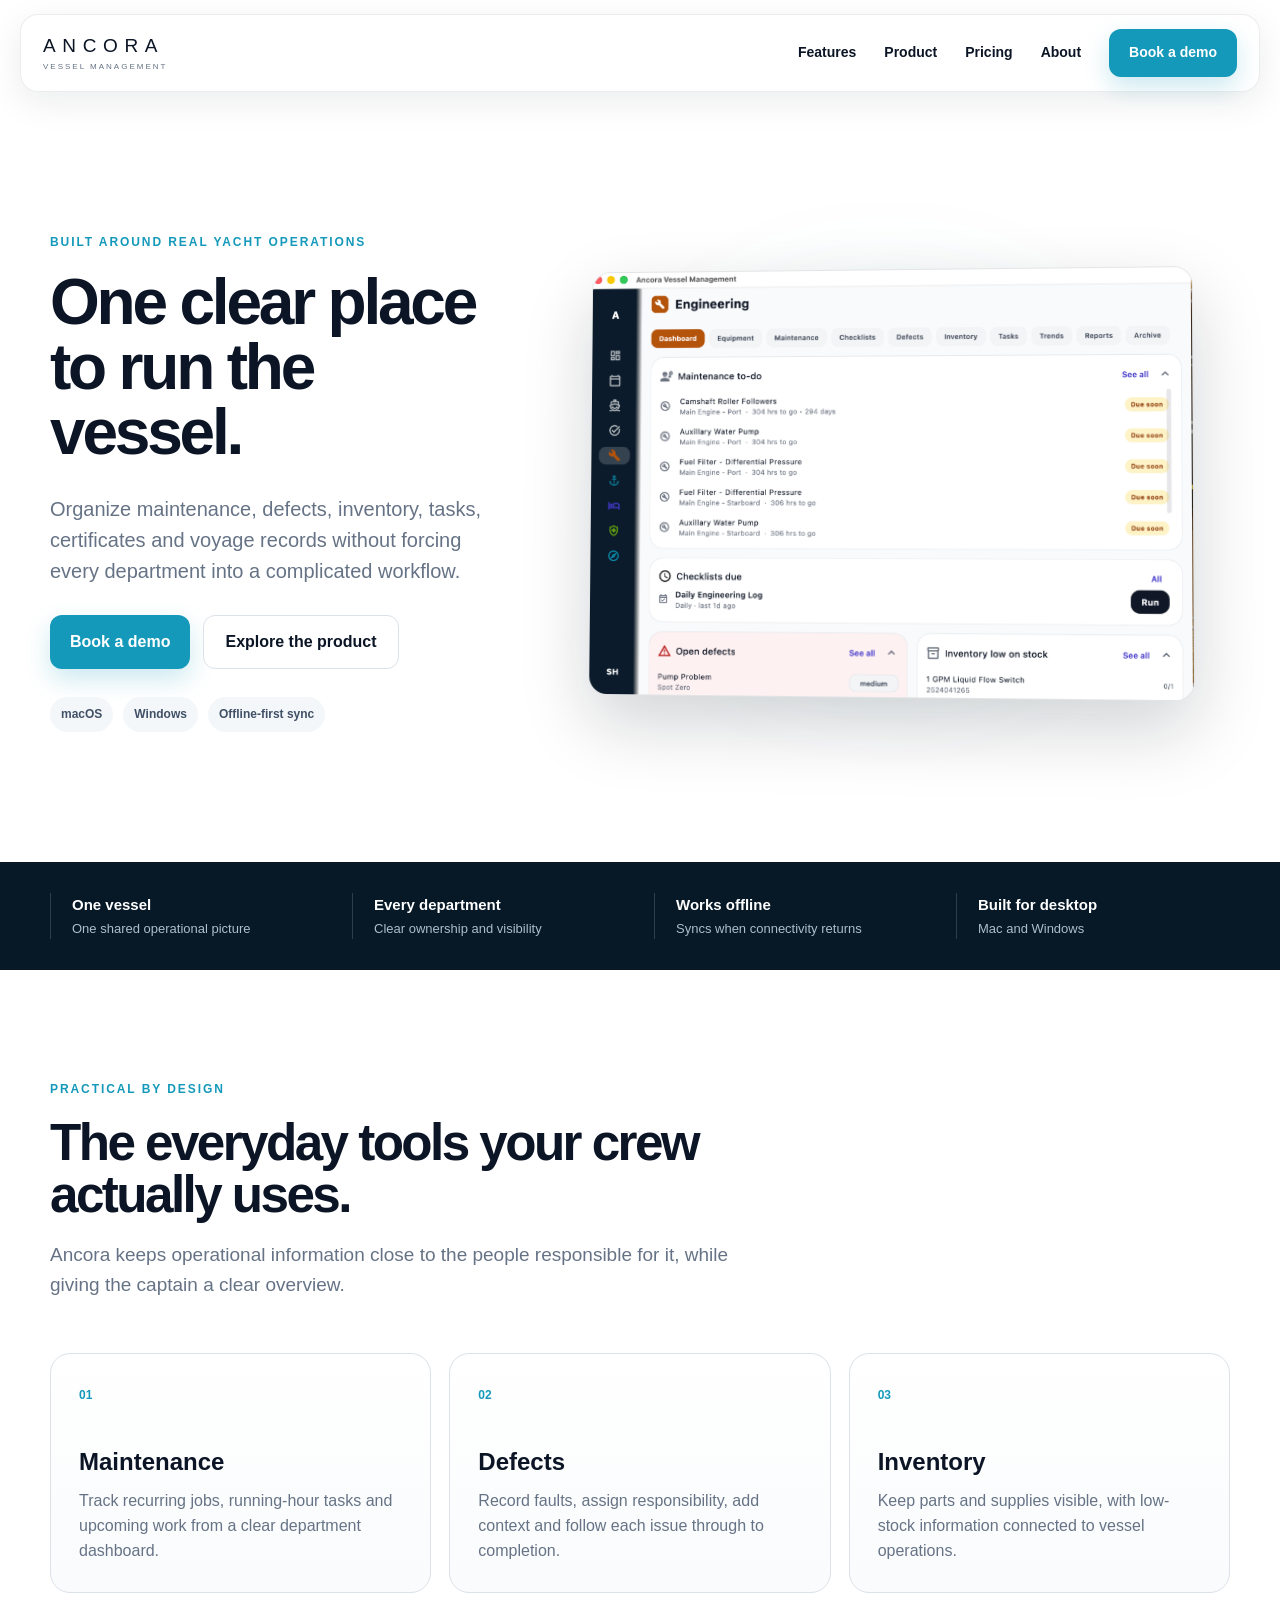
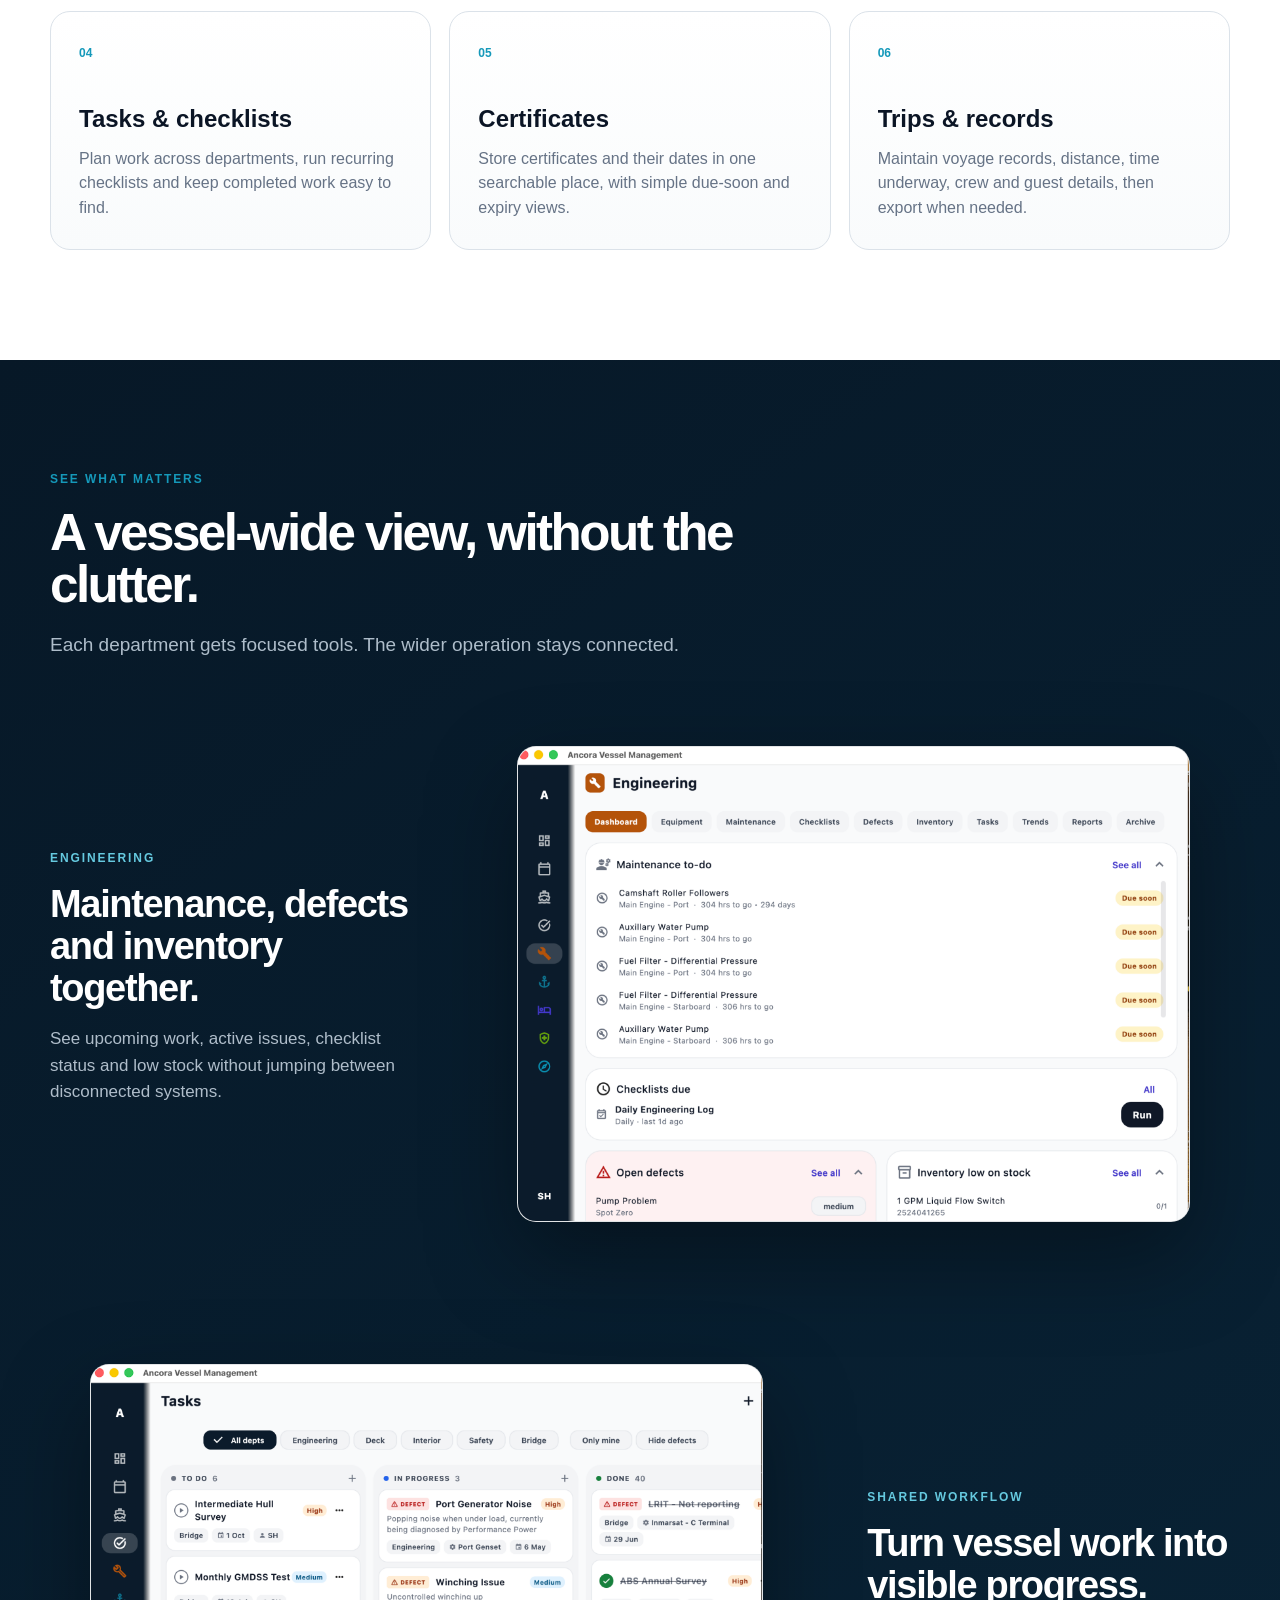
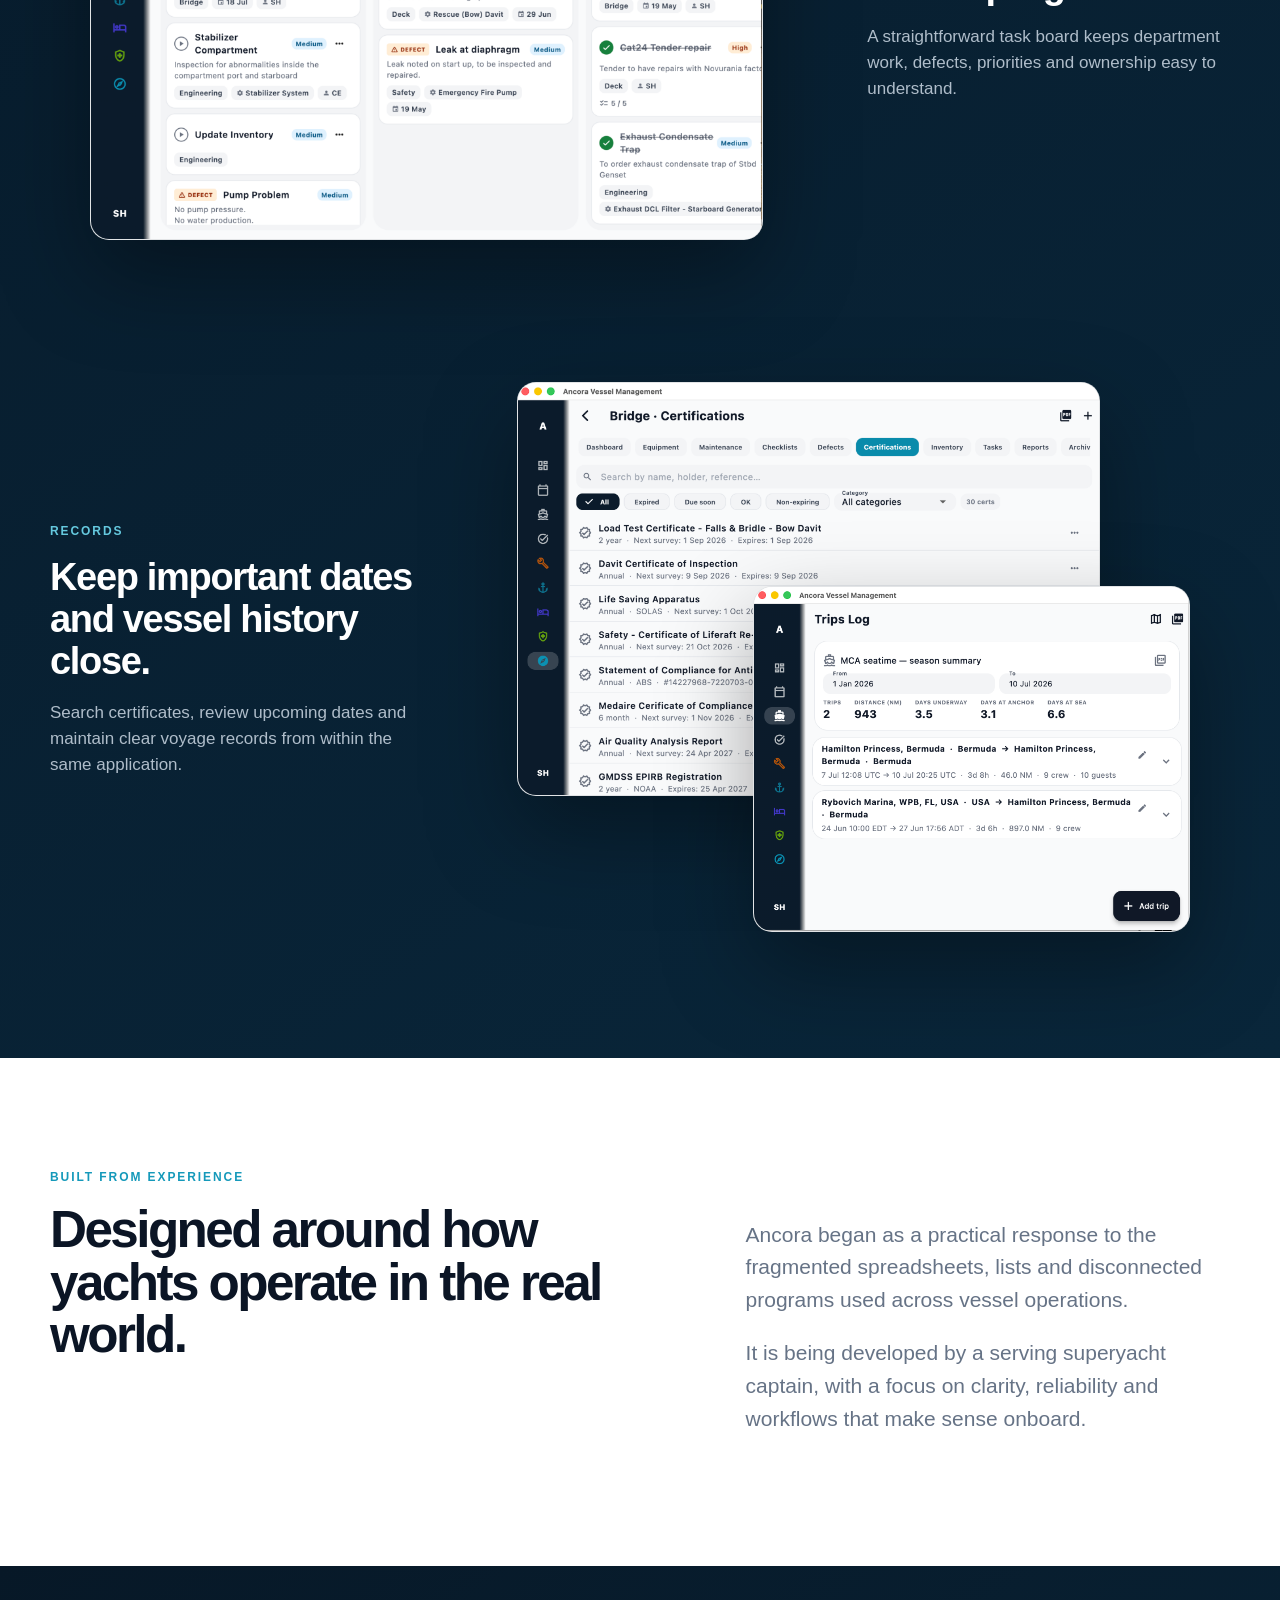
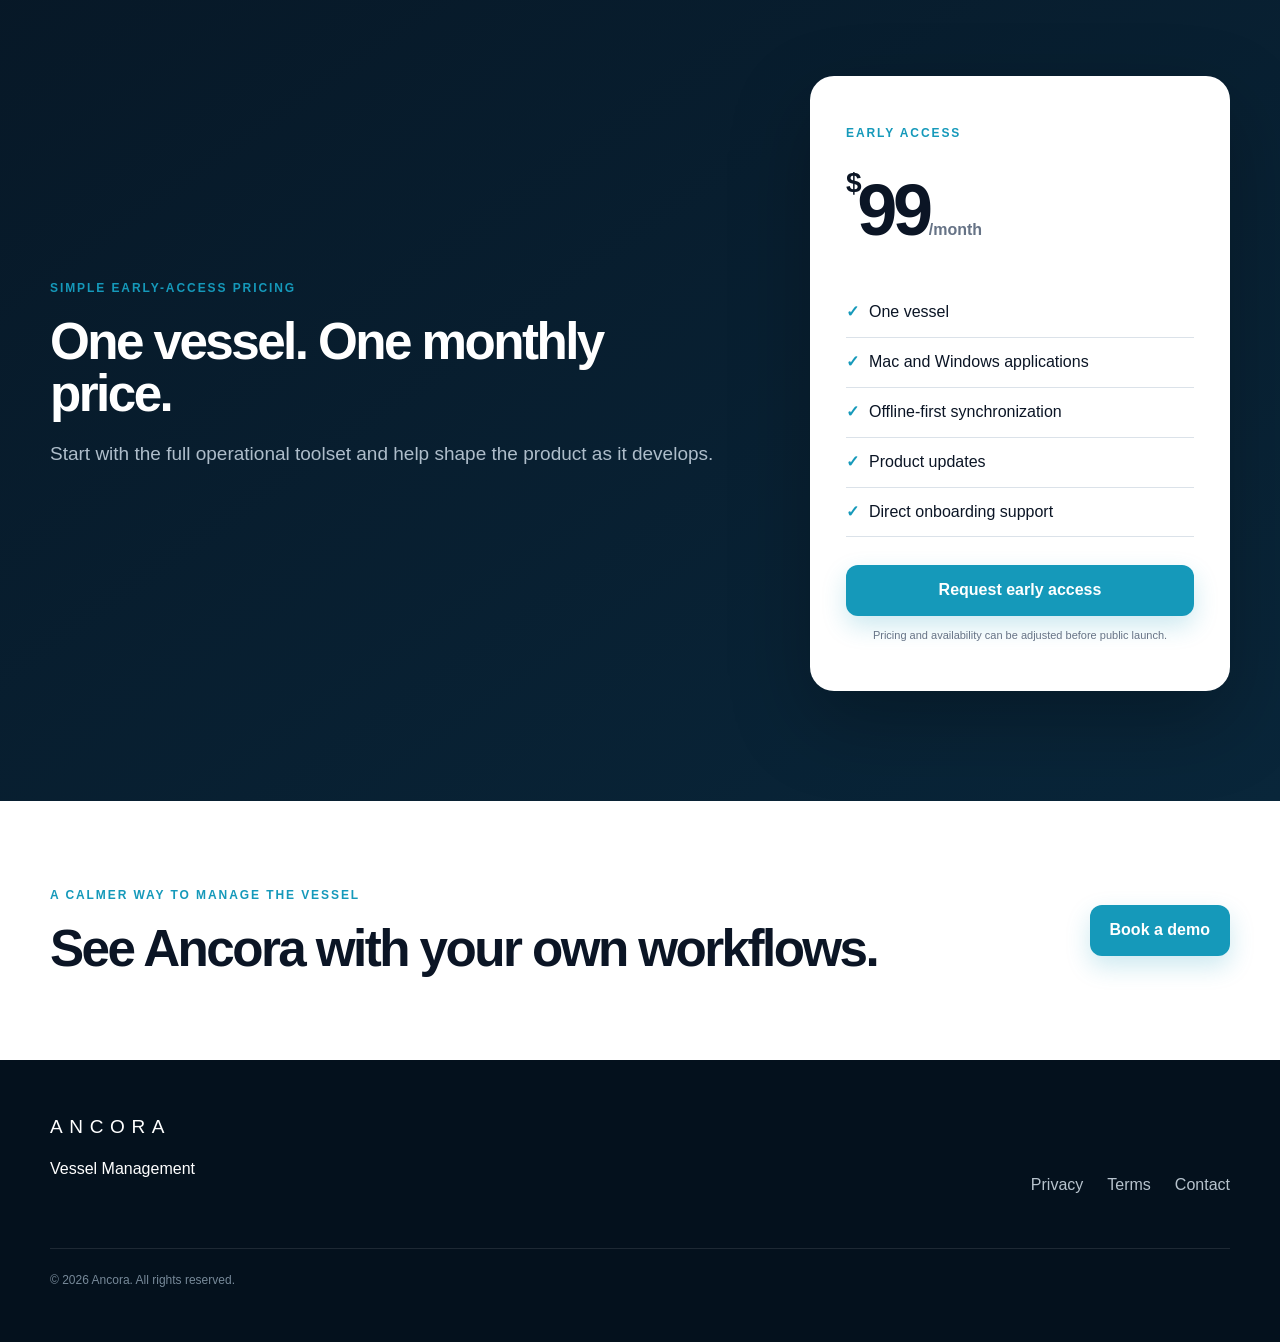
==== index.html @ 1d5d9dea "Add files via upload" ====
<!doctype html>
<html lang="en">
<head>
  <meta charset="utf-8" />
  <meta name="viewport" content="width=device-width, initial-scale=1" />
  <meta name="description" content="Ancora Vessel Management brings maintenance, defects, inventory, tasks, certificates and voyage records into one clear desktop application." />
  <meta name="theme-color" content="#071827" />
  <title>Ancora Vessel Management</title>
  <link rel="stylesheet" href="styles.css" />
</head>
<body>
  <header class="site-header" id="top">
    <a class="brand" href="#top" aria-label="Ancora home">
      <span class="brand-name">ANCORA</span>
      <span class="brand-subtitle">VESSEL MANAGEMENT</span>
    </a>
    <button class="menu-button" aria-expanded="false" aria-controls="site-nav">Menu</button>
    <nav id="site-nav" class="site-nav" aria-label="Primary navigation">
      <a href="#features">Features</a>
      <a href="#product">Product</a>
      <a href="#pricing">Pricing</a>
      <a href="#about">About</a>
      <a class="nav-cta" href="mailto:hello@yourdomain.com?subject=Ancora%20demo%20request">Book a demo</a>
    </nav>
  </header>

  <main>
    <section class="hero section-shell">
      <div class="hero-copy reveal">
        <p class="eyebrow">Built around real yacht operations</p>
        <h1>One clear place to run the vessel.</h1>
        <p class="hero-lead">Organize maintenance, defects, inventory, tasks, certificates and voyage records without forcing every department into a complicated workflow.</p>
        <div class="hero-actions">
          <a class="button primary" href="mailto:hello@yourdomain.com?subject=Ancora%20demo%20request">Book a demo</a>
          <a class="button secondary" href="#product">Explore the product</a>
        </div>
        <div class="platforms" aria-label="Supported platforms">
          <span>macOS</span><span>Windows</span><span>Offline-first sync</span>
        </div>
      </div>
      <div class="hero-product reveal delay-1">
        <div class="glow"></div>
        <figure class="app-window hero-window">
          <img src="assets/engineering-dashboard.png" alt="Ancora engineering dashboard showing maintenance due, defects and low inventory" />
        </figure>
      </div>
    </section>

    <section class="trust-strip">
      <div class="section-shell trust-grid">
        <div><strong>One vessel</strong><span>One shared operational picture</span></div>
        <div><strong>Every department</strong><span>Clear ownership and visibility</span></div>
        <div><strong>Works offline</strong><span>Syncs when connectivity returns</span></div>
        <div><strong>Built for desktop</strong><span>Mac and Windows</span></div>
      </div>
    </section>

    <section id="features" class="section section-shell">
      <div class="section-heading reveal">
        <p class="eyebrow">Practical by design</p>
        <h2>The everyday tools your crew actually uses.</h2>
        <p>Ancora keeps operational information close to the people responsible for it, while giving the captain a clear overview.</p>
      </div>
      <div class="feature-grid">
        <article class="feature-card reveal"><span class="feature-number">01</span><h3>Maintenance</h3><p>Track recurring jobs, running-hour tasks and upcoming work from a clear department dashboard.</p></article>
        <article class="feature-card reveal delay-1"><span class="feature-number">02</span><h3>Defects</h3><p>Record faults, assign responsibility, add context and follow each issue through to completion.</p></article>
        <article class="feature-card reveal delay-2"><span class="feature-number">03</span><h3>Inventory</h3><p>Keep parts and supplies visible, with low-stock information connected to vessel operations.</p></article>
        <article class="feature-card reveal"><span class="feature-number">04</span><h3>Tasks & checklists</h3><p>Plan work across departments, run recurring checklists and keep completed work easy to find.</p></article>
        <article class="feature-card reveal delay-1"><span class="feature-number">05</span><h3>Certificates</h3><p>Store certificates and their dates in one searchable place, with simple due-soon and expiry views.</p></article>
        <article class="feature-card reveal delay-2"><span class="feature-number">06</span><h3>Trips & records</h3><p>Maintain voyage records, distance, time underway, crew and guest details, then export when needed.</p></article>
      </div>
    </section>

    <section id="product" class="section product-section">
      <div class="section-shell">
        <div class="section-heading light reveal">
          <p class="eyebrow">See what matters</p>
          <h2>A vessel-wide view, without the clutter.</h2>
          <p>Each department gets focused tools. The wider operation stays connected.</p>
        </div>
        <div class="product-showcase">
          <article class="product-row reveal">
            <div class="product-copy"><span>Engineering</span><h3>Maintenance, defects and inventory together.</h3><p>See upcoming work, active issues, checklist status and low stock without jumping between disconnected systems.</p></div>
            <figure class="app-window"><img src="assets/engineering-dashboard.png" alt="Engineering dashboard in Ancora" /></figure>
          </article>
          <article class="product-row reverse reveal">
            <div class="product-copy"><span>Shared workflow</span><h3>Turn vessel work into visible progress.</h3><p>A straightforward task board keeps department work, defects, priorities and ownership easy to understand.</p></div>
            <figure class="app-window"><img src="assets/tasks-board.png" alt="Ancora task board with to-do, in-progress and completed work" /></figure>
          </article>
          <article class="product-row reveal">
            <div class="product-copy"><span>Records</span><h3>Keep important dates and vessel history close.</h3><p>Search certificates, review upcoming dates and maintain clear voyage records from within the same application.</p></div>
            <div class="paired-shots">
              <figure class="app-window"><img src="assets/certifications.png" alt="Certificate records in Ancora" /></figure>
              <figure class="app-window offset"><img src="assets/trips-log.png" alt="Trips log in Ancora" /></figure>
            </div>
          </article>
        </div>
      </div>
    </section>

    <section id="about" class="section section-shell about-grid">
      <div class="section-heading reveal">
        <p class="eyebrow">Built from experience</p>
        <h2>Designed around how yachts operate in the real world.</h2>
      </div>
      <div class="about-copy reveal delay-1">
        <p>Ancora began as a practical response to the fragmented spreadsheets, lists and disconnected programs used across vessel operations.</p>
        <p>It is being developed by a serving superyacht captain, with a focus on clarity, reliability and workflows that make sense onboard.</p>
      </div>
    </section>

    <section id="pricing" class="section pricing-section">
      <div class="section-shell pricing-layout">
        <div class="section-heading light reveal">
          <p class="eyebrow">Simple early-access pricing</p>
          <h2>One vessel. One monthly price.</h2>
          <p>Start with the full operational toolset and help shape the product as it develops.</p>
        </div>
        <div class="pricing-card reveal delay-1">
          <p class="price-label">Early access</p>
          <div class="price"><span>$</span>99<small>/month</small></div>
          <ul>
            <li>One vessel</li>
            <li>Mac and Windows applications</li>
            <li>Offline-first synchronization</li>
            <li>Product updates</li>
            <li>Direct onboarding support</li>
          </ul>
          <a class="button primary full" href="mailto:hello@yourdomain.com?subject=Ancora%20early%20access">Request early access</a>
          <p class="fine-print">Pricing and availability can be adjusted before public launch.</p>
        </div>
      </div>
    </section>

    <section class="cta-section section-shell reveal">
      <div><p class="eyebrow">A calmer way to manage the vessel</p><h2>See Ancora with your own workflows.</h2></div>
      <a class="button primary" href="mailto:hello@yourdomain.com?subject=Ancora%20demo%20request">Book a demo</a>
    </section>
  </main>

  <footer class="site-footer">
    <div class="section-shell footer-grid">
      <div><span class="brand-name">ANCORA</span><p>Vessel Management</p></div>
      <div><a href="privacy.html">Privacy</a><a href="terms.html">Terms</a><a href="mailto:hello@yourdomain.com">Contact</a></div>
      <p>© <span id="year"></span> Ancora. All rights reserved.</p>
    </div>
  </footer>
  <script src="script.js"></script>
</body>
</html>
---- styles.css ----
:root{--navy:#071827;--navy2:#0b2437;--ink:#0b1525;--muted:#667386;--line:#dbe2e9;--surface:#f4f7f9;--white:#fff;--cyan:#1599ba;--orange:#c45b07;--radius:24px;--shadow:0 28px 70px rgba(2,17,29,.18)}
*{box-sizing:border-box}html{scroll-behavior:smooth}body{margin:0;font-family:Inter,ui-sans-serif,-apple-system,BlinkMacSystemFont,"Segoe UI",sans-serif;color:var(--ink);background:#fff;line-height:1.55}img{display:block;max-width:100%}a{color:inherit;text-decoration:none}.section-shell{width:min(1180px,calc(100% - 40px));margin-inline:auto}.site-header{height:78px;width:min(1240px,calc(100% - 32px));margin:14px auto 0;display:flex;align-items:center;justify-content:space-between;padding:0 22px;position:sticky;top:14px;z-index:20;background:rgba(255,255,255,.86);backdrop-filter:blur(18px);border:1px solid rgba(7,24,39,.08);border-radius:18px;box-shadow:0 10px 35px rgba(7,24,39,.08)}.brand{display:flex;flex-direction:column;line-height:1}.brand-name{font-size:19px;letter-spacing:.35em;font-weight:500}.brand-subtitle{margin-top:8px;font-size:8px;letter-spacing:.25em;color:var(--muted)}.site-nav{display:flex;align-items:center;gap:28px;font-size:14px;font-weight:650}.site-nav>a:not(.nav-cta):hover{color:var(--cyan)}.nav-cta,.button.primary{background:var(--cyan);color:white;border-radius:12px;padding:13px 20px;box-shadow:0 10px 24px rgba(21,153,186,.22)}.menu-button{display:none;border:0;background:none;font:inherit;font-weight:700}.hero{min-height:770px;display:grid;grid-template-columns:.84fr 1.3fr;gap:52px;align-items:center;padding:86px 0 75px}.eyebrow{text-transform:uppercase;letter-spacing:.16em;font-size:12px;font-weight:800;color:var(--cyan);margin:0 0 18px}.hero h1,.section-heading h2,.cta-section h2{font-size:clamp(42px,5vw,76px);line-height:1.02;letter-spacing:-.05em;margin:0}.hero-lead{font-size:20px;color:var(--muted);max-width:600px;margin:28px 0}.hero-actions{display:flex;gap:13px;flex-wrap:wrap}.button{display:inline-flex;align-items:center;justify-content:center;font-weight:800;padding:14px 21px;border-radius:12px}.button.secondary{border:1px solid var(--line);background:white}.platforms{display:flex;gap:10px;flex-wrap:wrap;margin-top:28px}.platforms span{font-size:12px;font-weight:700;padding:8px 11px;border-radius:999px;background:var(--surface);color:#405066}.hero-product{position:relative}.glow{position:absolute;inset:8% 6%;background:radial-gradient(circle,var(--cyan),transparent 68%);filter:blur(65px);opacity:.17}.app-window{position:relative;border-radius:19px;overflow:hidden;background:#fff;border:1px solid rgba(17,38,55,.12);box-shadow:var(--shadow)}.hero-window{transform:perspective(1400px) rotateY(-4deg) rotateX(2deg);transform-origin:center}.trust-strip{background:var(--navy);color:#fff}.trust-grid{display:grid;grid-template-columns:repeat(4,1fr);padding:31px 0;gap:28px}.trust-grid div{display:flex;flex-direction:column;border-left:1px solid rgba(255,255,255,.16);padding-left:21px}.trust-grid strong{font-size:15px}.trust-grid span{font-size:13px;color:#aebdca;margin-top:3px}.section{padding:110px 0}.section-heading{max-width:760px}.section-heading h2{font-size:clamp(38px,4vw,58px)}.section-heading>p:last-child{font-size:19px;color:var(--muted);max-width:680px}.feature-grid{display:grid;grid-template-columns:repeat(3,1fr);gap:18px;margin-top:54px}.feature-card{border:1px solid var(--line);border-radius:20px;padding:28px;min-height:220px;background:linear-gradient(180deg,#fff,#f9fbfc)}.feature-number{font-size:12px;font-weight:850;color:var(--cyan)}.feature-card h3{font-size:24px;margin:36px 0 9px}.feature-card p{color:var(--muted);margin:0}.product-section,.pricing-section{background:linear-gradient(145deg,var(--navy),#09263a);color:#fff;overflow:hidden}.section-heading.light>p:last-child{color:#aebdca}.product-showcase{margin-top:70px;display:grid;gap:110px}.product-row{display:grid;grid-template-columns:.65fr 1.35fr;gap:64px;align-items:center}.product-row.reverse{grid-template-columns:1.35fr .65fr}.product-row.reverse .product-copy{order:2}.product-copy span{font-size:12px;text-transform:uppercase;letter-spacing:.16em;color:#65c9df;font-weight:800}.product-copy h3{font-size:38px;line-height:1.1;letter-spacing:-.035em;margin:14px 0}.product-copy p{color:#afbdca;font-size:17px}.product-section .app-window{box-shadow:0 35px 90px rgba(0,0,0,.35)}.paired-shots{position:relative;padding:0 12% 18% 0}.paired-shots .offset{position:absolute;width:58%;right:0;bottom:0}.about-grid{display:grid;grid-template-columns:1fr .8fr;gap:90px;align-items:start}.about-copy{font-size:21px;color:var(--muted);padding-top:30px}.pricing-layout{display:grid;grid-template-columns:1fr 420px;gap:90px;align-items:center}.pricing-card{background:#fff;color:var(--ink);border-radius:24px;padding:36px;box-shadow:0 30px 80px rgba(0,0,0,.25)}.price-label{text-transform:uppercase;letter-spacing:.16em;font-size:12px;font-weight:850;color:var(--cyan)}.price{font-size:72px;font-weight:850;letter-spacing:-.06em}.price>span{font-size:28px;vertical-align:top;line-height:2}.price small{font-size:16px;letter-spacing:0;color:var(--muted)}.pricing-card ul{list-style:none;padding:0;margin:22px 0 28px}.pricing-card li{padding:12px 0;border-bottom:1px solid var(--line)}.pricing-card li:before{content:"✓";color:var(--cyan);font-weight:900;margin-right:10px}.button.full{width:100%}.fine-print{font-size:11px;color:var(--muted);text-align:center}.cta-section{padding:85px 0;display:flex;align-items:center;justify-content:space-between;gap:35px}.cta-section h2{font-size:clamp(34px,4vw,52px)}.site-footer{background:#04111d;color:#fff;padding:52px 0}.footer-grid{display:grid;grid-template-columns:1fr auto;align-items:end;gap:30px}.footer-grid>div:nth-child(2){display:flex;gap:24px;color:#b7c3cd}.footer-grid>p{grid-column:1/-1;margin:20px 0 0;color:#778999;font-size:12px;border-top:1px solid rgba(255,255,255,.1);padding-top:22px}.reveal{opacity:0;transform:translateY(20px);transition:opacity .8s ease,transform .8s ease}.reveal.visible{opacity:1;transform:none}.delay-1{transition-delay:.12s}.delay-2{transition-delay:.24s}
.legal{padding:90px 0;max-width:850px}.legal h1{font-size:52px}.legal h2{margin-top:38px}.legal p,.legal li{color:var(--muted)}
@media(max-width:900px){.site-nav{position:absolute;display:none;top:72px;left:0;right:0;background:white;padding:20px;flex-direction:column;align-items:stretch;border-radius:16px;box-shadow:var(--shadow)}.site-nav.open{display:flex}.menu-button{display:block}.hero{grid-template-columns:1fr;min-height:auto;padding-top:70px}.hero-product{margin-top:10px}.trust-grid{grid-template-columns:1fr 1fr}.feature-grid{grid-template-columns:1fr 1fr}.product-row,.product-row.reverse,.about-grid,.pricing-layout{grid-template-columns:1fr}.product-row.reverse .product-copy{order:0}.pricing-card{max-width:520px}.cta-section{align-items:flex-start;flex-direction:column}.hero-window{transform:none}}
@media(max-width:600px){.section-shell{width:min(100% - 26px,1180px)}.site-header{width:calc(100% - 18px);top:8px;margin-top:8px;height:68px}.brand-name{font-size:16px}.brand-subtitle{display:none}.hero{padding:58px 0}.hero h1{font-size:45px}.hero-lead{font-size:17px}.trust-grid,.feature-grid{grid-template-columns:1fr}.trust-grid div{padding:3px 0 16px;border-left:0;border-bottom:1px solid rgba(255,255,255,.13)}.section{padding:80px 0}.product-showcase{gap:75px}.product-copy h3{font-size:31px}.paired-shots{padding:0}.paired-shots .offset{position:relative;width:100%;margin-top:18px}.pricing-card{padding:27px}.footer-grid{grid-template-columns:1fr}.footer-grid>div:nth-child(2){flex-wrap:wrap}.hero-actions .button{width:100%}}
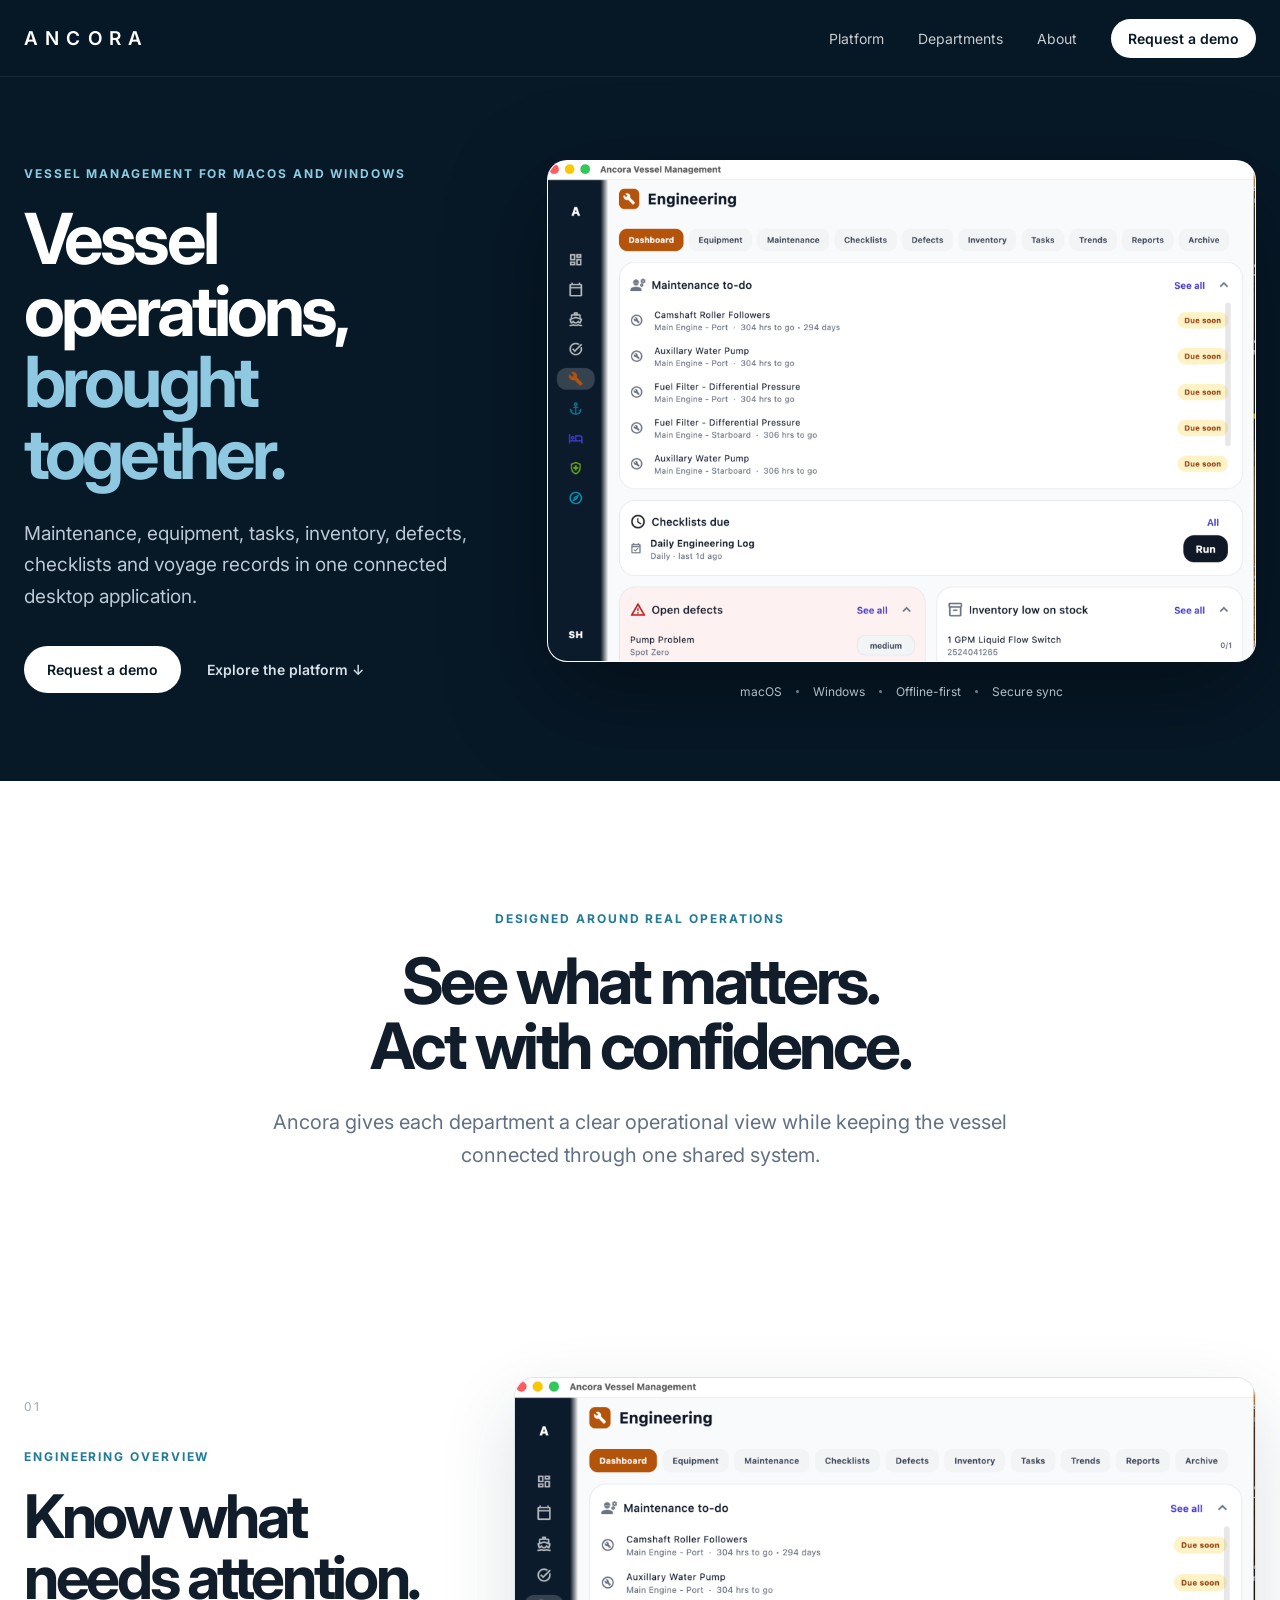
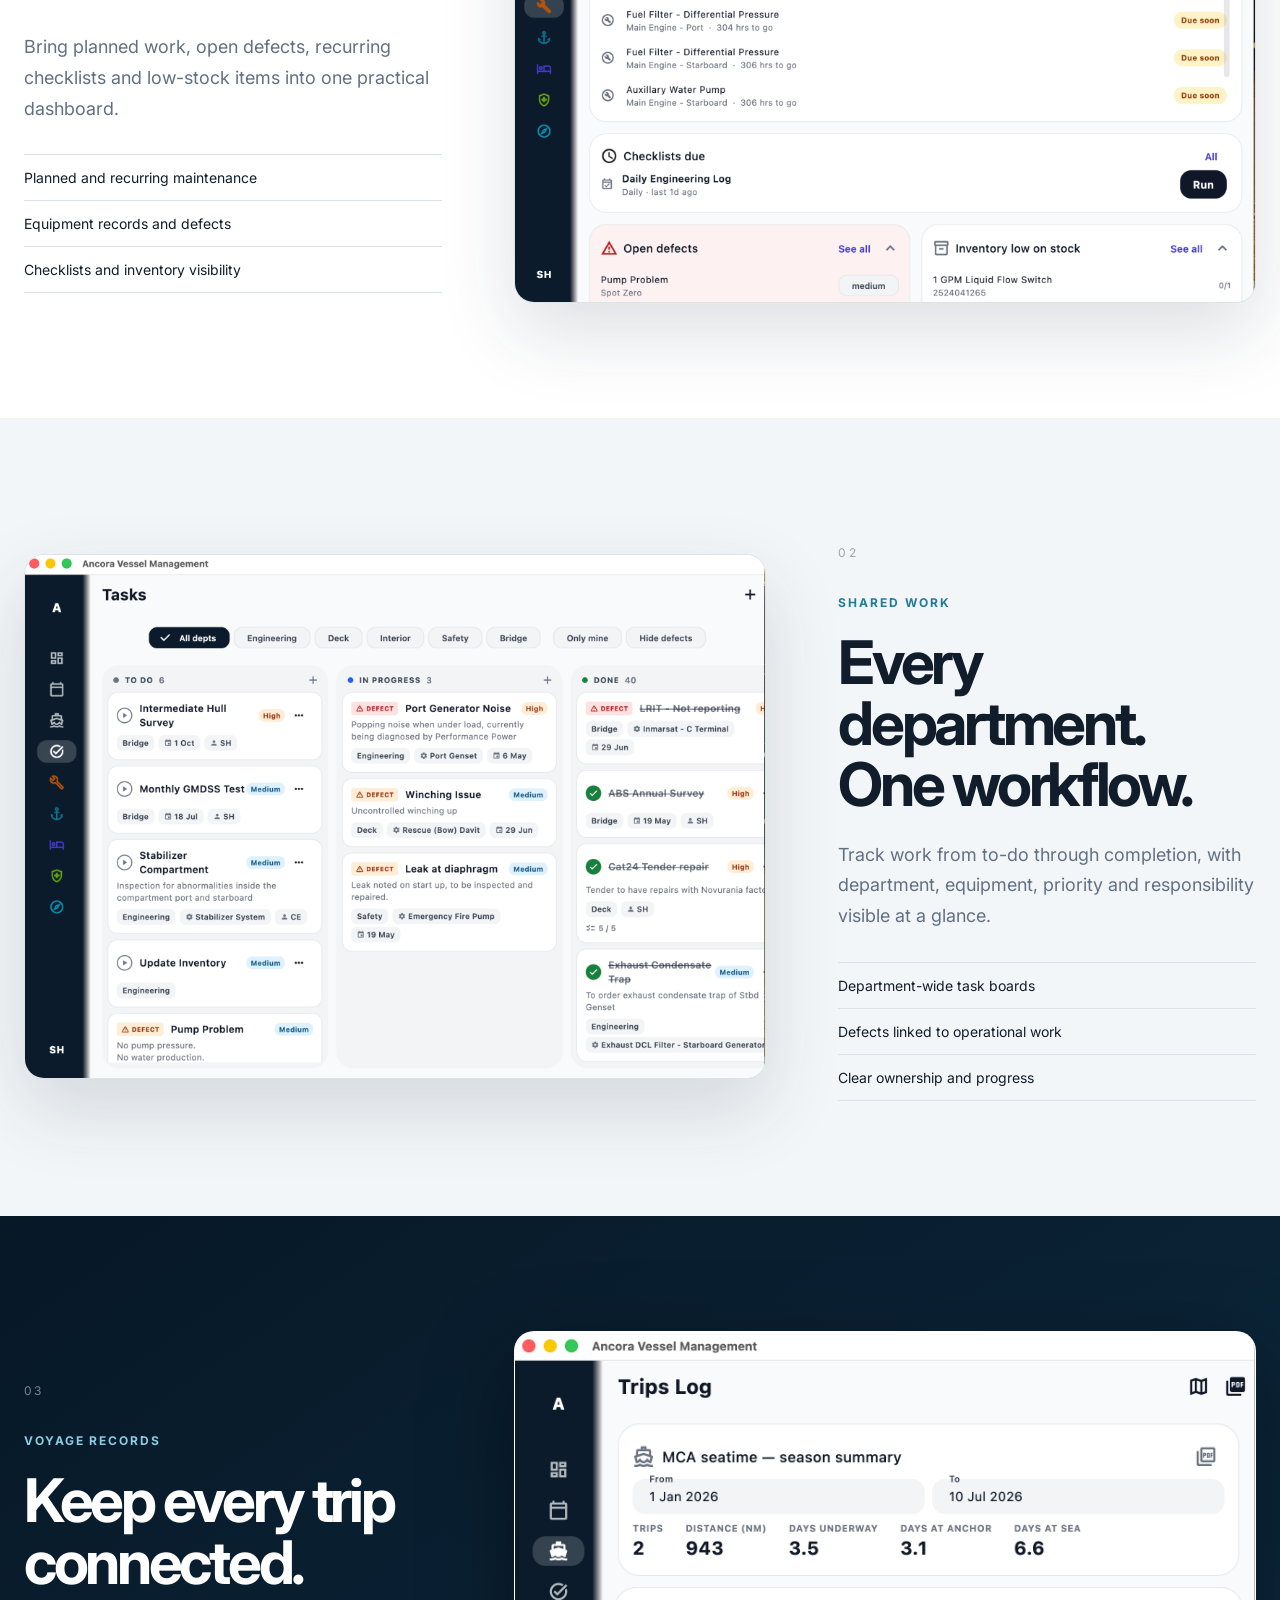
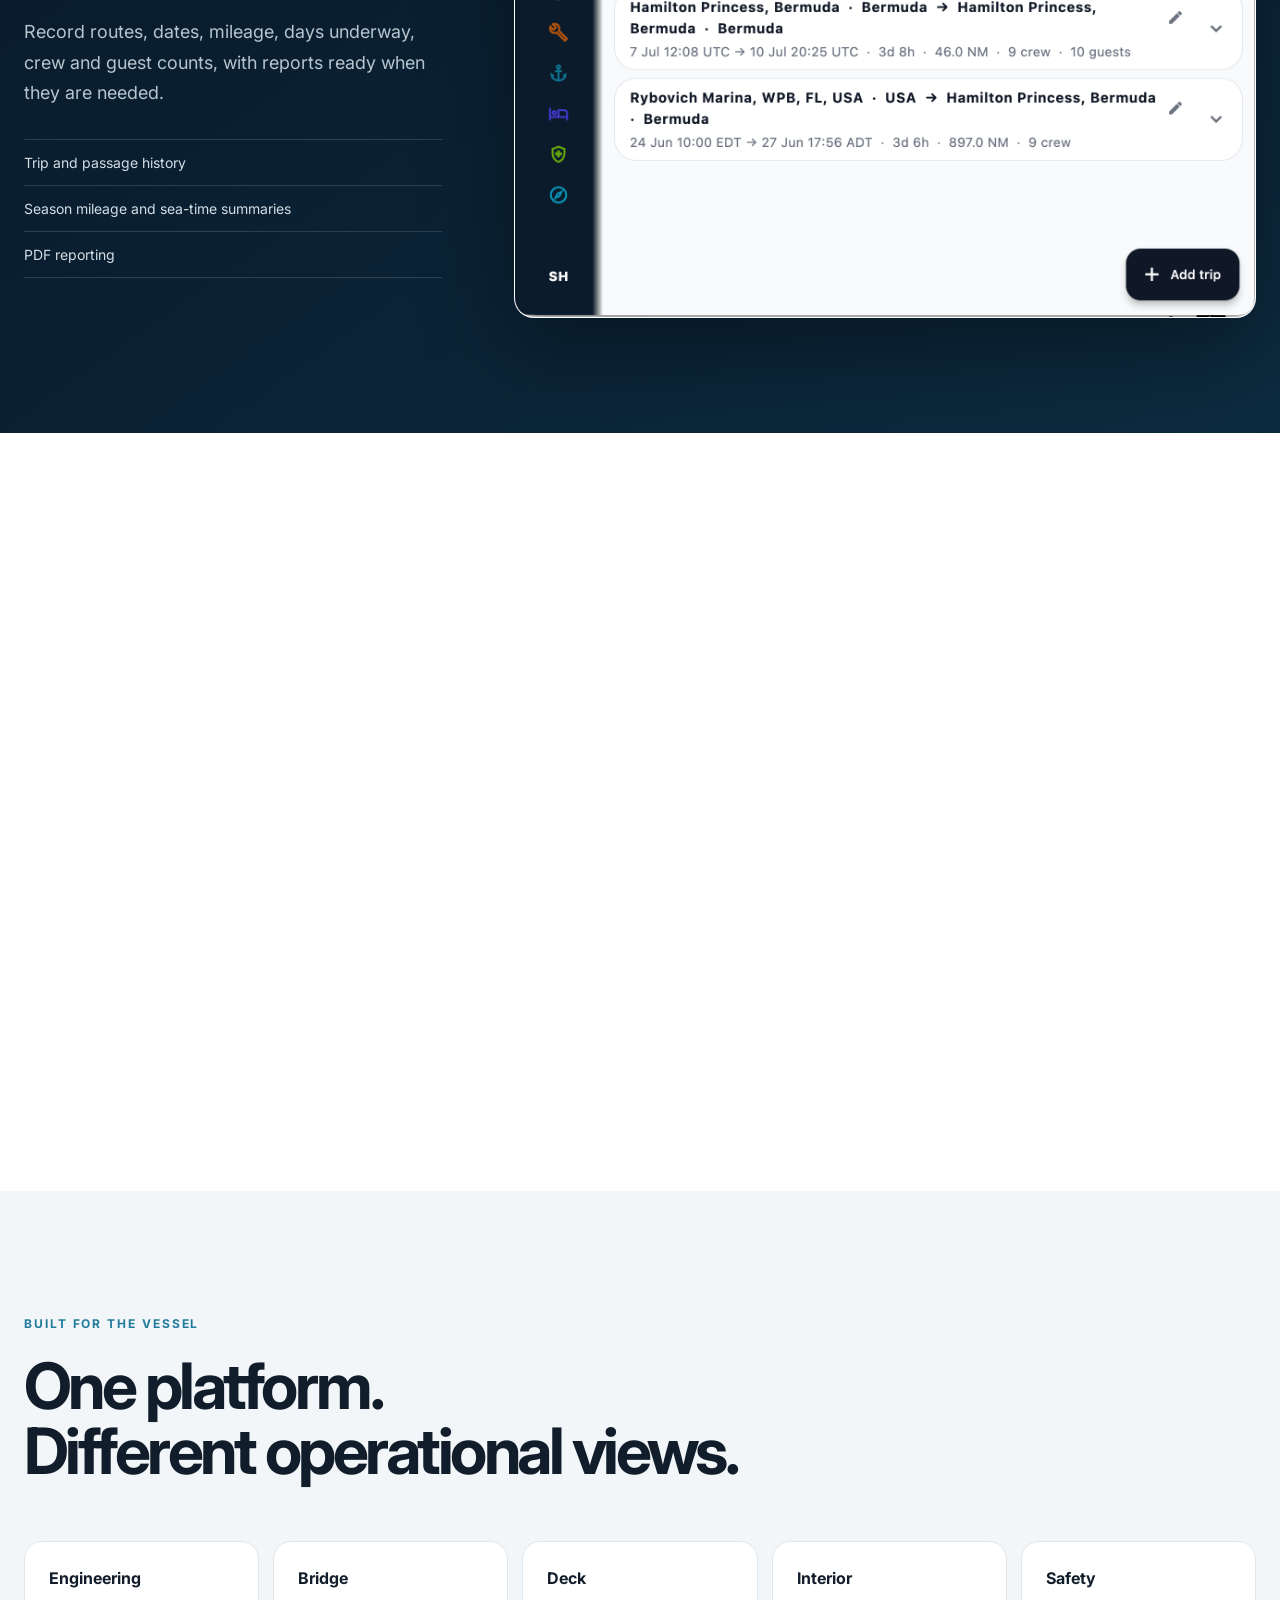
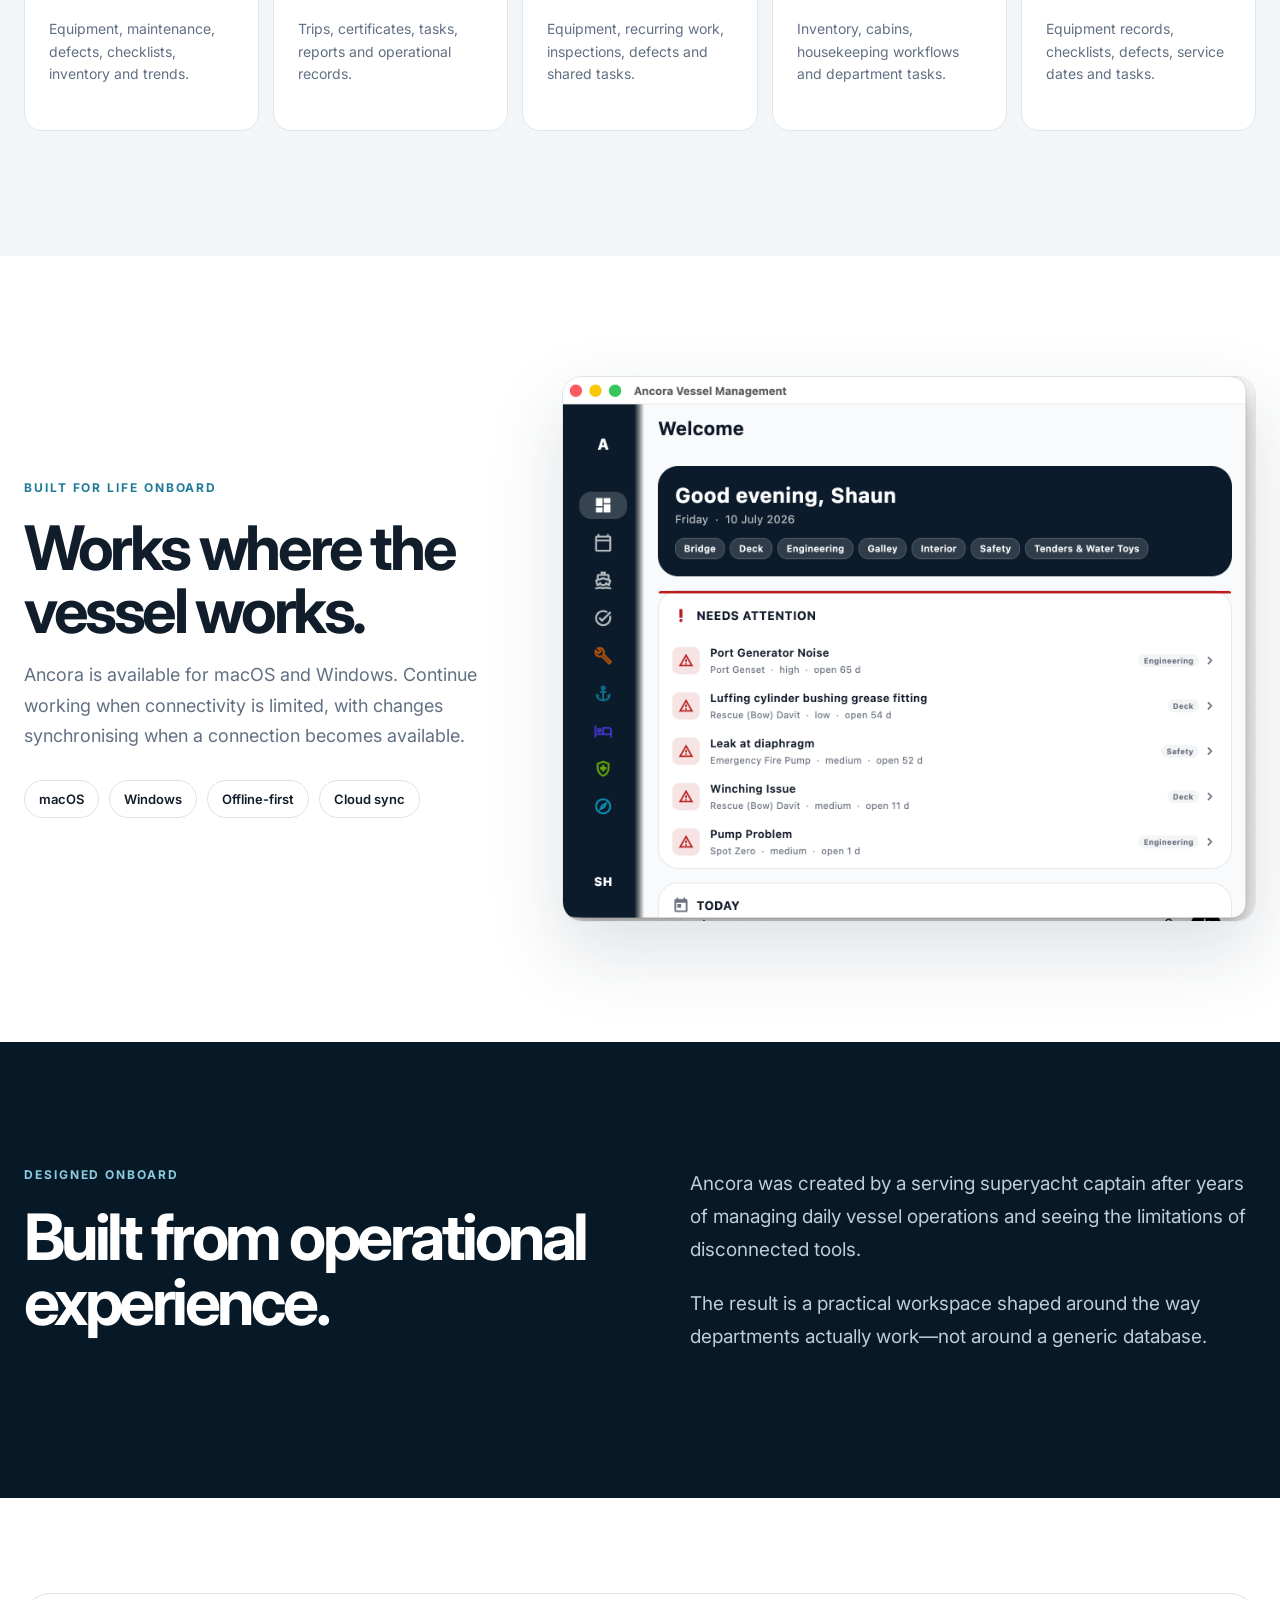
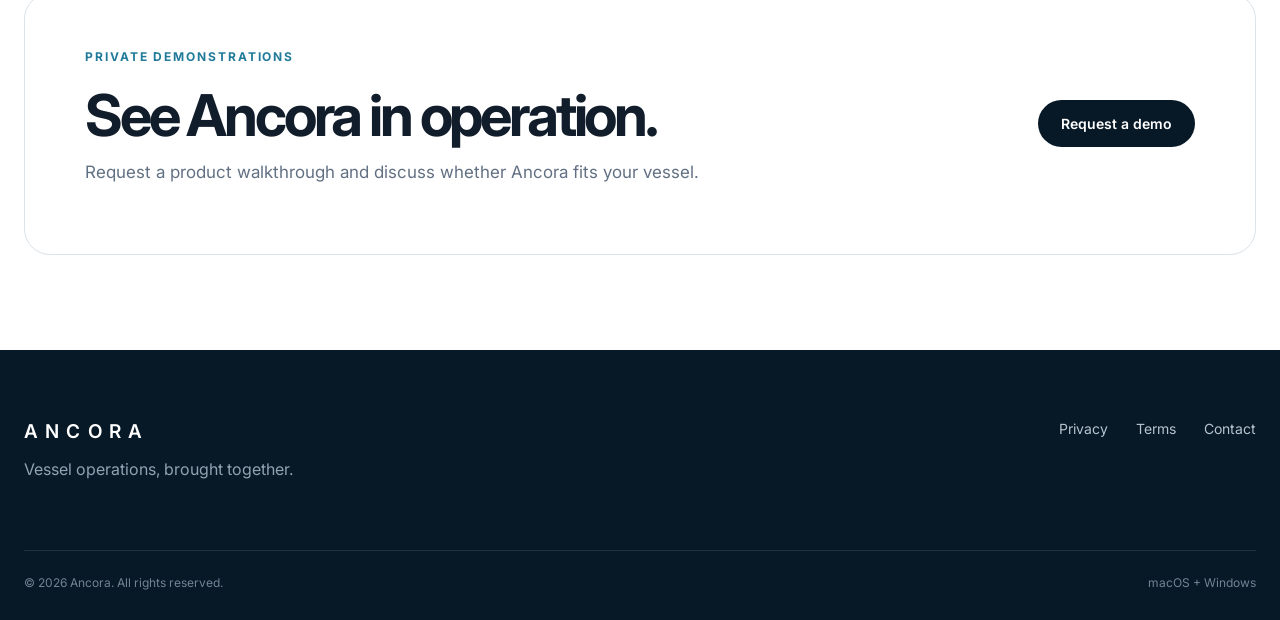
==== commit fc9e4661: "Add files via upload" ====
--- a/index.html
+++ b/index.html
@@ -3,147 +3,201 @@
 <head>
   <meta charset="utf-8" />
   <meta name="viewport" content="width=device-width, initial-scale=1" />
-  <meta name="description" content="Ancora Vessel Management brings maintenance, defects, inventory, tasks, certificates and voyage records into one clear desktop application." />
+  <meta name="description" content="Ancora brings vessel operations together across maintenance, equipment, tasks, inventory, defects, checklists and voyage records." />
   <meta name="theme-color" content="#071827" />
-  <title>Ancora Vessel Management</title>
+  <meta property="og:title" content="Ancora — Vessel operations, brought together." />
+  <meta property="og:description" content="A connected desktop application designed around how superyachts actually operate." />
+  <meta property="og:type" content="website" />
+  <meta property="og:url" content="https://ancora-yacht.com" />
+  <title>Ancora — Vessel operations, brought together.</title>
+  <link rel="preconnect" href="https://fonts.googleapis.com">
+  <link rel="preconnect" href="https://fonts.gstatic.com" crossorigin>
+  <link href="https://fonts.googleapis.com/css2?family=Inter:wght@400;500;600;700&display=swap" rel="stylesheet">
   <link rel="stylesheet" href="styles.css" />
 </head>
 <body>
   <header class="site-header" id="top">
-    <a class="brand" href="#top" aria-label="Ancora home">
-      <span class="brand-name">ANCORA</span>
-      <span class="brand-subtitle">VESSEL MANAGEMENT</span>
-    </a>
-    <button class="menu-button" aria-expanded="false" aria-controls="site-nav">Menu</button>
-    <nav id="site-nav" class="site-nav" aria-label="Primary navigation">
-      <a href="#features">Features</a>
-      <a href="#product">Product</a>
-      <a href="#pricing">Pricing</a>
-      <a href="#about">About</a>
-      <a class="nav-cta" href="mailto:hello@yourdomain.com?subject=Ancora%20demo%20request">Book a demo</a>
-    </nav>
+    <div class="shell nav-wrap">
+      <a class="wordmark" href="#top" aria-label="Ancora home">ANCORA</a>
+      <button class="menu-button" aria-expanded="false" aria-controls="site-nav">Menu</button>
+      <nav id="site-nav" class="site-nav" aria-label="Primary navigation">
+        <a href="#platform">Platform</a>
+        <a href="#departments">Departments</a>
+        <a href="#story">About</a>
+        <a class="button button-small" href="#contact">Request a demo</a>
+      </nav>
+    </div>
   </header>
 
   <main>
-    <section class="hero section-shell">
-      <div class="hero-copy reveal">
-        <p class="eyebrow">Built around real yacht operations</p>
-        <h1>One clear place to run the vessel.</h1>
-        <p class="hero-lead">Organize maintenance, defects, inventory, tasks, certificates and voyage records without forcing every department into a complicated workflow.</p>
-        <div class="hero-actions">
-          <a class="button primary" href="mailto:hello@yourdomain.com?subject=Ancora%20demo%20request">Book a demo</a>
-          <a class="button secondary" href="#product">Explore the product</a>
-        </div>
-        <div class="platforms" aria-label="Supported platforms">
-          <span>macOS</span><span>Windows</span><span>Offline-first sync</span>
-        </div>
-      </div>
-      <div class="hero-product reveal delay-1">
-        <div class="glow"></div>
-        <figure class="app-window hero-window">
-          <img src="assets/engineering-dashboard.png" alt="Ancora engineering dashboard showing maintenance due, defects and low inventory" />
-        </figure>
-      </div>
-    </section>
-
-    <section class="trust-strip">
-      <div class="section-shell trust-grid">
-        <div><strong>One vessel</strong><span>One shared operational picture</span></div>
-        <div><strong>Every department</strong><span>Clear ownership and visibility</span></div>
-        <div><strong>Works offline</strong><span>Syncs when connectivity returns</span></div>
-        <div><strong>Built for desktop</strong><span>Mac and Windows</span></div>
-      </div>
-    </section>
-
-    <section id="features" class="section section-shell">
-      <div class="section-heading reveal">
-        <p class="eyebrow">Practical by design</p>
-        <h2>The everyday tools your crew actually uses.</h2>
-        <p>Ancora keeps operational information close to the people responsible for it, while giving the captain a clear overview.</p>
-      </div>
-      <div class="feature-grid">
-        <article class="feature-card reveal"><span class="feature-number">01</span><h3>Maintenance</h3><p>Track recurring jobs, running-hour tasks and upcoming work from a clear department dashboard.</p></article>
-        <article class="feature-card reveal delay-1"><span class="feature-number">02</span><h3>Defects</h3><p>Record faults, assign responsibility, add context and follow each issue through to completion.</p></article>
-        <article class="feature-card reveal delay-2"><span class="feature-number">03</span><h3>Inventory</h3><p>Keep parts and supplies visible, with low-stock information connected to vessel operations.</p></article>
-        <article class="feature-card reveal"><span class="feature-number">04</span><h3>Tasks & checklists</h3><p>Plan work across departments, run recurring checklists and keep completed work easy to find.</p></article>
-        <article class="feature-card reveal delay-1"><span class="feature-number">05</span><h3>Certificates</h3><p>Store certificates and their dates in one searchable place, with simple due-soon and expiry views.</p></article>
-        <article class="feature-card reveal delay-2"><span class="feature-number">06</span><h3>Trips & records</h3><p>Maintain voyage records, distance, time underway, crew and guest details, then export when needed.</p></article>
-      </div>
-    </section>
-
-    <section id="product" class="section product-section">
-      <div class="section-shell">
-        <div class="section-heading light reveal">
-          <p class="eyebrow">See what matters</p>
-          <h2>A vessel-wide view, without the clutter.</h2>
-          <p>Each department gets focused tools. The wider operation stays connected.</p>
-        </div>
-        <div class="product-showcase">
-          <article class="product-row reveal">
-            <div class="product-copy"><span>Engineering</span><h3>Maintenance, defects and inventory together.</h3><p>See upcoming work, active issues, checklist status and low stock without jumping between disconnected systems.</p></div>
-            <figure class="app-window"><img src="assets/engineering-dashboard.png" alt="Engineering dashboard in Ancora" /></figure>
-          </article>
-          <article class="product-row reverse reveal">
-            <div class="product-copy"><span>Shared workflow</span><h3>Turn vessel work into visible progress.</h3><p>A straightforward task board keeps department work, defects, priorities and ownership easy to understand.</p></div>
-            <figure class="app-window"><img src="assets/tasks-board.png" alt="Ancora task board with to-do, in-progress and completed work" /></figure>
-          </article>
-          <article class="product-row reveal">
-            <div class="product-copy"><span>Records</span><h3>Keep important dates and vessel history close.</h3><p>Search certificates, review upcoming dates and maintain clear voyage records from within the same application.</p></div>
-            <div class="paired-shots">
-              <figure class="app-window"><img src="assets/certifications.png" alt="Certificate records in Ancora" /></figure>
-              <figure class="app-window offset"><img src="assets/trips-log.png" alt="Trips log in Ancora" /></figure>
-            </div>
-          </article>
-        </div>
-      </div>
-    </section>
-
-    <section id="about" class="section section-shell about-grid">
-      <div class="section-heading reveal">
-        <p class="eyebrow">Built from experience</p>
-        <h2>Designed around how yachts operate in the real world.</h2>
-      </div>
-      <div class="about-copy reveal delay-1">
-        <p>Ancora began as a practical response to the fragmented spreadsheets, lists and disconnected programs used across vessel operations.</p>
-        <p>It is being developed by a serving superyacht captain, with a focus on clarity, reliability and workflows that make sense onboard.</p>
-      </div>
-    </section>
-
-    <section id="pricing" class="section pricing-section">
-      <div class="section-shell pricing-layout">
-        <div class="section-heading light reveal">
-          <p class="eyebrow">Simple early-access pricing</p>
-          <h2>One vessel. One monthly price.</h2>
-          <p>Start with the full operational toolset and help shape the product as it develops.</p>
-        </div>
-        <div class="pricing-card reveal delay-1">
-          <p class="price-label">Early access</p>
-          <div class="price"><span>$</span>99<small>/month</small></div>
-          <ul>
-            <li>One vessel</li>
-            <li>Mac and Windows applications</li>
-            <li>Offline-first synchronization</li>
-            <li>Product updates</li>
-            <li>Direct onboarding support</li>
-          </ul>
-          <a class="button primary full" href="mailto:hello@yourdomain.com?subject=Ancora%20early%20access">Request early access</a>
-          <p class="fine-print">Pricing and availability can be adjusted before public launch.</p>
-        </div>
-      </div>
-    </section>
-
-    <section class="cta-section section-shell reveal">
-      <div><p class="eyebrow">A calmer way to manage the vessel</p><h2>See Ancora with your own workflows.</h2></div>
-      <a class="button primary" href="mailto:hello@yourdomain.com?subject=Ancora%20demo%20request">Book a demo</a>
+    <section class="hero section-dark">
+      <div class="shell hero-grid">
+        <div class="hero-copy reveal">
+          <p class="eyebrow">Vessel management for macOS and Windows</p>
+          <h1>Vessel operations,<br><span>brought together.</span></h1>
+          <p class="hero-lede">Maintenance, equipment, tasks, inventory, defects, checklists and voyage records in one connected desktop application.</p>
+          <div class="hero-actions">
+            <a class="button" href="#contact">Request a demo</a>
+            <a class="text-link" href="#platform">Explore the platform <span aria-hidden="true">↓</span></a>
+          </div>
+        </div>
+        <div class="hero-product reveal reveal-delay">
+          <div class="screen-frame">
+            <img src="assets/screens/engineering.png" alt="Ancora Engineering dashboard showing maintenance, checklists, defects and inventory" />
+          </div>
+          <div class="platform-strip" aria-label="Supported platforms">
+            <span>macOS</span><i></i><span>Windows</span><i></i><span>Offline-first</span><i></i><span>Secure sync</span>
+          </div>
+        </div>
+      </div>
+    </section>
+
+    <section id="platform" class="intro section-light">
+      <div class="shell narrow reveal">
+        <p class="eyebrow dark">Designed around real operations</p>
+        <h2>See what matters.<br>Act with confidence.</h2>
+        <p>Ancora gives each department a clear operational view while keeping the vessel connected through one shared system.</p>
+      </div>
+    </section>
+
+    <section class="feature section-light">
+      <div class="shell feature-grid">
+        <div class="feature-copy reveal">
+          <p class="feature-number">01</p>
+          <p class="eyebrow dark">Engineering overview</p>
+          <h2>Know what needs attention.</h2>
+          <p>Bring planned work, open defects, recurring checklists and low-stock items into one practical dashboard.</p>
+          <ul class="feature-list">
+            <li>Planned and recurring maintenance</li>
+            <li>Equipment records and defects</li>
+            <li>Checklists and inventory visibility</li>
+          </ul>
+        </div>
+        <div class="feature-media reveal reveal-delay">
+          <div class="screen-frame light-frame">
+            <img src="assets/screens/engineering.png" alt="Engineering dashboard in Ancora" loading="lazy" />
+          </div>
+        </div>
+      </div>
+    </section>
+
+    <section class="feature section-mist">
+      <div class="shell feature-grid reverse">
+        <div class="feature-copy reveal">
+          <p class="feature-number">02</p>
+          <p class="eyebrow dark">Shared work</p>
+          <h2>Every department.<br>One workflow.</h2>
+          <p>Track work from to-do through completion, with department, equipment, priority and responsibility visible at a glance.</p>
+          <ul class="feature-list">
+            <li>Department-wide task boards</li>
+            <li>Defects linked to operational work</li>
+            <li>Clear ownership and progress</li>
+          </ul>
+        </div>
+        <div class="feature-media reveal reveal-delay">
+          <div class="screen-frame light-frame">
+            <img src="assets/screens/tasks.png" alt="Ancora task board across vessel departments" loading="lazy" />
+          </div>
+        </div>
+      </div>
+    </section>
+
+    <section class="feature section-dark deep">
+      <div class="shell feature-grid">
+        <div class="feature-copy reveal">
+          <p class="feature-number pale">03</p>
+          <p class="eyebrow">Voyage records</p>
+          <h2>Keep every trip connected.</h2>
+          <p>Record routes, dates, mileage, days underway, crew and guest counts, with reports ready when they are needed.</p>
+          <ul class="feature-list dark-list">
+            <li>Trip and passage history</li>
+            <li>Season mileage and sea-time summaries</li>
+            <li>PDF reporting</li>
+          </ul>
+        </div>
+        <div class="feature-media reveal reveal-delay">
+          <div class="screen-frame dark-frame">
+            <img src="assets/screens/trips.png" alt="Ancora trips log and season summary" loading="lazy" />
+          </div>
+        </div>
+      </div>
+    </section>
+
+    <section class="feature section-light">
+      <div class="shell feature-grid reverse">
+        <div class="feature-copy reveal">
+          <p class="feature-number">04</p>
+          <p class="eyebrow dark">Important records</p>
+          <h2>Always within reach.</h2>
+          <p>Organise certificates, service dates, survey intervals and attached documents in a searchable, practical workspace.</p>
+          <ul class="feature-list">
+            <li>Expiry and due-soon visibility</li>
+            <li>Search and category filters</li>
+            <li>Document and PDF access</li>
+          </ul>
+        </div>
+        <div class="feature-media reveal reveal-delay">
+          <div class="screen-frame light-frame">
+            <img src="assets/screens/certifications.png" alt="Ancora certificate records screen" loading="lazy" />
+          </div>
+        </div>
+      </div>
+    </section>
+
+    <section id="departments" class="departments section-mist">
+      <div class="shell">
+        <div class="section-heading reveal">
+          <p class="eyebrow dark">Built for the vessel</p>
+          <h2>One platform.<br>Different operational views.</h2>
+        </div>
+        <div class="department-grid">
+          <article class="department-card reveal"><span>Engineering</span><p>Equipment, maintenance, defects, checklists, inventory and trends.</p></article>
+          <article class="department-card reveal"><span>Bridge</span><p>Trips, certificates, tasks, reports and operational records.</p></article>
+          <article class="department-card reveal"><span>Deck</span><p>Equipment, recurring work, inspections, defects and shared tasks.</p></article>
+          <article class="department-card reveal"><span>Interior</span><p>Inventory, cabins, housekeeping workflows and department tasks.</p></article>
+          <article class="department-card reveal"><span>Safety</span><p>Equipment records, checklists, defects, service dates and tasks.</p></article>
+        </div>
+      </div>
+    </section>
+
+    <section class="desktop section-light">
+      <div class="shell desktop-grid">
+        <div class="desktop-copy reveal">
+          <p class="eyebrow dark">Built for life onboard</p>
+          <h2>Works where the vessel works.</h2>
+          <p>Ancora is available for macOS and Windows. Continue working when connectivity is limited, with changes synchronising when a connection becomes available.</p>
+          <div class="platform-pills"><span>macOS</span><span>Windows</span><span>Offline-first</span><span>Cloud sync</span></div>
+        </div>
+        <div class="desktop-media reveal reveal-delay">
+          <div class="screen-frame welcome-frame"><img src="assets/screens/welcome.png" alt="Ancora vessel overview screen" loading="lazy" /></div>
+        </div>
+      </div>
+    </section>
+
+    <section id="story" class="story section-dark">
+      <div class="shell story-grid">
+        <div class="reveal"><p class="eyebrow">Designed onboard</p><h2>Built from operational experience.</h2></div>
+        <div class="story-copy reveal reveal-delay">
+          <p>Ancora was created by a serving superyacht captain after years of managing daily vessel operations and seeing the limitations of disconnected tools.</p>
+          <p>The result is a practical workspace shaped around the way departments actually work—not around a generic database.</p>
+        </div>
+      </div>
+    </section>
+
+    <section id="contact" class="cta section-light">
+      <div class="shell cta-box reveal">
+        <div><p class="eyebrow dark">Private demonstrations</p><h2>See Ancora in operation.</h2><p>Request a product walkthrough and discuss whether Ancora fits your vessel.</p></div>
+        <a class="button dark-button" href="mailto:hello@ancora-yacht.com?subject=Ancora%20demo%20request">Request a demo</a>
+      </div>
     </section>
   </main>
 
-  <footer class="site-footer">
-    <div class="section-shell footer-grid">
-      <div><span class="brand-name">ANCORA</span><p>Vessel Management</p></div>
-      <div><a href="privacy.html">Privacy</a><a href="terms.html">Terms</a><a href="mailto:hello@yourdomain.com">Contact</a></div>
-      <p>© <span id="year"></span> Ancora. All rights reserved.</p>
+  <footer class="site-footer section-dark">
+    <div class="shell footer-grid">
+      <div><a class="wordmark" href="#top">ANCORA</a><p>Vessel operations, brought together.</p></div>
+      <div class="footer-links"><a href="privacy.html">Privacy</a><a href="terms.html">Terms</a><a href="mailto:hello@ancora-yacht.com">Contact</a></div>
     </div>
+    <div class="shell footer-bottom"><span>© 2026 Ancora. All rights reserved.</span><span>macOS + Windows</span></div>
   </footer>
   <script src="script.js"></script>
 </body>
--- a/styles.css
+++ b/styles.css
@@ -1,5 +1,4 @@
-:root{--navy:#071827;--navy2:#0b2437;--ink:#0b1525;--muted:#667386;--line:#dbe2e9;--surface:#f4f7f9;--white:#fff;--cyan:#1599ba;--orange:#c45b07;--radius:24px;--shadow:0 28px 70px rgba(2,17,29,.18)}
-*{box-sizing:border-box}html{scroll-behavior:smooth}body{margin:0;font-family:Inter,ui-sans-serif,-apple-system,BlinkMacSystemFont,"Segoe UI",sans-serif;color:var(--ink);background:#fff;line-height:1.55}img{display:block;max-width:100%}a{color:inherit;text-decoration:none}.section-shell{width:min(1180px,calc(100% - 40px));margin-inline:auto}.site-header{height:78px;width:min(1240px,calc(100% - 32px));margin:14px auto 0;display:flex;align-items:center;justify-content:space-between;padding:0 22px;position:sticky;top:14px;z-index:20;background:rgba(255,255,255,.86);backdrop-filter:blur(18px);border:1px solid rgba(7,24,39,.08);border-radius:18px;box-shadow:0 10px 35px rgba(7,24,39,.08)}.brand{display:flex;flex-direction:column;line-height:1}.brand-name{font-size:19px;letter-spacing:.35em;font-weight:500}.brand-subtitle{margin-top:8px;font-size:8px;letter-spacing:.25em;color:var(--muted)}.site-nav{display:flex;align-items:center;gap:28px;font-size:14px;font-weight:650}.site-nav>a:not(.nav-cta):hover{color:var(--cyan)}.nav-cta,.button.primary{background:var(--cyan);color:white;border-radius:12px;padding:13px 20px;box-shadow:0 10px 24px rgba(21,153,186,.22)}.menu-button{display:none;border:0;background:none;font:inherit;font-weight:700}.hero{min-height:770px;display:grid;grid-template-columns:.84fr 1.3fr;gap:52px;align-items:center;padding:86px 0 75px}.eyebrow{text-transform:uppercase;letter-spacing:.16em;font-size:12px;font-weight:800;color:var(--cyan);margin:0 0 18px}.hero h1,.section-heading h2,.cta-section h2{font-size:clamp(42px,5vw,76px);line-height:1.02;letter-spacing:-.05em;margin:0}.hero-lead{font-size:20px;color:var(--muted);max-width:600px;margin:28px 0}.hero-actions{display:flex;gap:13px;flex-wrap:wrap}.button{display:inline-flex;align-items:center;justify-content:center;font-weight:800;padding:14px 21px;border-radius:12px}.button.secondary{border:1px solid var(--line);background:white}.platforms{display:flex;gap:10px;flex-wrap:wrap;margin-top:28px}.platforms span{font-size:12px;font-weight:700;padding:8px 11px;border-radius:999px;background:var(--surface);color:#405066}.hero-product{position:relative}.glow{position:absolute;inset:8% 6%;background:radial-gradient(circle,var(--cyan),transparent 68%);filter:blur(65px);opacity:.17}.app-window{position:relative;border-radius:19px;overflow:hidden;background:#fff;border:1px solid rgba(17,38,55,.12);box-shadow:var(--shadow)}.hero-window{transform:perspective(1400px) rotateY(-4deg) rotateX(2deg);transform-origin:center}.trust-strip{background:var(--navy);color:#fff}.trust-grid{display:grid;grid-template-columns:repeat(4,1fr);padding:31px 0;gap:28px}.trust-grid div{display:flex;flex-direction:column;border-left:1px solid rgba(255,255,255,.16);padding-left:21px}.trust-grid strong{font-size:15px}.trust-grid span{font-size:13px;color:#aebdca;margin-top:3px}.section{padding:110px 0}.section-heading{max-width:760px}.section-heading h2{font-size:clamp(38px,4vw,58px)}.section-heading>p:last-child{font-size:19px;color:var(--muted);max-width:680px}.feature-grid{display:grid;grid-template-columns:repeat(3,1fr);gap:18px;margin-top:54px}.feature-card{border:1px solid var(--line);border-radius:20px;padding:28px;min-height:220px;background:linear-gradient(180deg,#fff,#f9fbfc)}.feature-number{font-size:12px;font-weight:850;color:var(--cyan)}.feature-card h3{font-size:24px;margin:36px 0 9px}.feature-card p{color:var(--muted);margin:0}.product-section,.pricing-section{background:linear-gradient(145deg,var(--navy),#09263a);color:#fff;overflow:hidden}.section-heading.light>p:last-child{color:#aebdca}.product-showcase{margin-top:70px;display:grid;gap:110px}.product-row{display:grid;grid-template-columns:.65fr 1.35fr;gap:64px;align-items:center}.product-row.reverse{grid-template-columns:1.35fr .65fr}.product-row.reverse .product-copy{order:2}.product-copy span{font-size:12px;text-transform:uppercase;letter-spacing:.16em;color:#65c9df;font-weight:800}.product-copy h3{font-size:38px;line-height:1.1;letter-spacing:-.035em;margin:14px 0}.product-copy p{color:#afbdca;font-size:17px}.product-section .app-window{box-shadow:0 35px 90px rgba(0,0,0,.35)}.paired-shots{position:relative;padding:0 12% 18% 0}.paired-shots .offset{position:absolute;width:58%;right:0;bottom:0}.about-grid{display:grid;grid-template-columns:1fr .8fr;gap:90px;align-items:start}.about-copy{font-size:21px;color:var(--muted);padding-top:30px}.pricing-layout{display:grid;grid-template-columns:1fr 420px;gap:90px;align-items:center}.pricing-card{background:#fff;color:var(--ink);border-radius:24px;padding:36px;box-shadow:0 30px 80px rgba(0,0,0,.25)}.price-label{text-transform:uppercase;letter-spacing:.16em;font-size:12px;font-weight:850;color:var(--cyan)}.price{font-size:72px;font-weight:850;letter-spacing:-.06em}.price>span{font-size:28px;vertical-align:top;line-height:2}.price small{font-size:16px;letter-spacing:0;color:var(--muted)}.pricing-card ul{list-style:none;padding:0;margin:22px 0 28px}.pricing-card li{padding:12px 0;border-bottom:1px solid var(--line)}.pricing-card li:before{content:"✓";color:var(--cyan);font-weight:900;margin-right:10px}.button.full{width:100%}.fine-print{font-size:11px;color:var(--muted);text-align:center}.cta-section{padding:85px 0;display:flex;align-items:center;justify-content:space-between;gap:35px}.cta-section h2{font-size:clamp(34px,4vw,52px)}.site-footer{background:#04111d;color:#fff;padding:52px 0}.footer-grid{display:grid;grid-template-columns:1fr auto;align-items:end;gap:30px}.footer-grid>div:nth-child(2){display:flex;gap:24px;color:#b7c3cd}.footer-grid>p{grid-column:1/-1;margin:20px 0 0;color:#778999;font-size:12px;border-top:1px solid rgba(255,255,255,.1);padding-top:22px}.reveal{opacity:0;transform:translateY(20px);transition:opacity .8s ease,transform .8s ease}.reveal.visible{opacity:1;transform:none}.delay-1{transition-delay:.12s}.delay-2{transition-delay:.24s}
-.legal{padding:90px 0;max-width:850px}.legal h1{font-size:52px}.legal h2{margin-top:38px}.legal p,.legal li{color:var(--muted)}
-@media(max-width:900px){.site-nav{position:absolute;display:none;top:72px;left:0;right:0;background:white;padding:20px;flex-direction:column;align-items:stretch;border-radius:16px;box-shadow:var(--shadow)}.site-nav.open{display:flex}.menu-button{display:block}.hero{grid-template-columns:1fr;min-height:auto;padding-top:70px}.hero-product{margin-top:10px}.trust-grid{grid-template-columns:1fr 1fr}.feature-grid{grid-template-columns:1fr 1fr}.product-row,.product-row.reverse,.about-grid,.pricing-layout{grid-template-columns:1fr}.product-row.reverse .product-copy{order:0}.pricing-card{max-width:520px}.cta-section{align-items:flex-start;flex-direction:column}.hero-window{transform:none}}
-@media(max-width:600px){.section-shell{width:min(100% - 26px,1180px)}.site-header{width:calc(100% - 18px);top:8px;margin-top:8px;height:68px}.brand-name{font-size:16px}.brand-subtitle{display:none}.hero{padding:58px 0}.hero h1{font-size:45px}.hero-lead{font-size:17px}.trust-grid,.feature-grid{grid-template-columns:1fr}.trust-grid div{padding:3px 0 16px;border-left:0;border-bottom:1px solid rgba(255,255,255,.13)}.section{padding:80px 0}.product-showcase{gap:75px}.product-copy h3{font-size:31px}.paired-shots{padding:0}.paired-shots .offset{position:relative;width:100%;margin-top:18px}.pricing-card{padding:27px}.footer-grid{grid-template-columns:1fr}.footer-grid>div:nth-child(2){flex-wrap:wrap}.hero-actions .button{width:100%}}
+:root{--navy:#071827;--navy-2:#0b2234;--ink:#111d2b;--muted:#627083;--line:#dce3e8;--mist:#f3f6f8;--white:#fff;--accent:#39a8cc;--max:1240px;--radius:26px}
+*{box-sizing:border-box}html{scroll-behavior:smooth}body{margin:0;font-family:Inter,system-ui,-apple-system,BlinkMacSystemFont,"Segoe UI",sans-serif;color:var(--ink);background:#fff;-webkit-font-smoothing:antialiased}img{display:block;max-width:100%}a{color:inherit;text-decoration:none}.shell{width:min(calc(100% - 48px),var(--max));margin:auto}.narrow{max-width:840px}.section-dark{background:var(--navy);color:#fff}.section-light{background:#fff}.section-mist{background:var(--mist)}.site-header{position:fixed;z-index:100;top:0;left:0;width:100%;background:rgba(7,24,39,.78);backdrop-filter:blur(18px);border-bottom:1px solid rgba(255,255,255,.08);color:#fff}.nav-wrap{height:76px;display:flex;align-items:center;justify-content:space-between}.wordmark{font-size:19px;letter-spacing:.38em;font-weight:600}.site-nav{display:flex;gap:34px;align-items:center;font-size:14px}.site-nav>a:not(.button){opacity:.78}.site-nav>a:hover{opacity:1}.button{display:inline-flex;align-items:center;justify-content:center;background:#fff;color:var(--navy);padding:15px 23px;border-radius:999px;font-size:14px;font-weight:600;transition:.2s transform,.2s background}.button:hover{transform:translateY(-2px)}.button-small{padding:11px 17px}.menu-button{display:none;background:none;border:0;color:#fff;font:inherit}.hero{padding:160px 0 82px;overflow:hidden}.hero-grid{display:grid;grid-template-columns:.78fr 1.22fr;gap:70px;align-items:center}.eyebrow{text-transform:uppercase;letter-spacing:.16em;font-size:12px;font-weight:700;color:#8ccce1;margin:0 0 22px}.eyebrow.dark{color:#207b9a}.hero h1,.feature h2,.intro h2,.section-heading h2,.desktop h2,.story h2,.cta h2{font-size:clamp(42px,5.5vw,76px);line-height:1.02;letter-spacing:-.055em;margin:0}.hero h1 span{color:#8fc8e1}.hero-lede{font-size:19px;line-height:1.65;color:#bdc9d4;max-width:580px;margin:28px 0 34px}.hero-actions{display:flex;gap:26px;align-items:center}.text-link{font-size:14px;font-weight:600;color:#d7e1e8}.screen-frame{border-radius:20px;overflow:hidden;box-shadow:0 32px 100px rgba(0,0,0,.35);border:1px solid rgba(255,255,255,.17);background:#fff}.screen-frame img{width:100%}.hero-product{position:relative}.hero-product:before{content:"";position:absolute;inset:-15% -18%;background:radial-gradient(circle at center,rgba(54,151,189,.22),transparent 58%);z-index:-1}.platform-strip{display:flex;justify-content:center;align-items:center;gap:14px;margin-top:22px;color:#afbdc8;font-size:12px}.platform-strip i{display:block;width:3px;height:3px;border-radius:50%;background:#688094}.intro{padding:130px 0 90px;text-align:center}.intro h2{font-size:clamp(40px,5vw,68px)}.intro p:last-child{font-size:20px;line-height:1.65;color:var(--muted);max-width:760px;margin:28px auto 0}.feature{padding:115px 0}.feature-grid{display:grid;grid-template-columns:.72fr 1.28fr;gap:72px;align-items:center}.feature-grid.reverse{grid-template-columns:1.28fr .72fr}.feature-grid.reverse .feature-copy{order:2}.feature-grid.reverse .feature-media{order:1}.feature-copy h2{font-size:clamp(38px,4.7vw,64px);margin-bottom:24px}.feature-copy>p:not(.eyebrow):not(.feature-number){font-size:18px;line-height:1.7;color:var(--muted)}.feature-number{font-size:12px!important;color:#9ba8b2!important;letter-spacing:.2em;margin-bottom:35px!important}.feature-number.pale{color:#6f8798!important}.feature-list{list-style:none;padding:0;margin:30px 0 0;border-top:1px solid var(--line)}.feature-list li{padding:14px 0;border-bottom:1px solid var(--line);font-size:14px}.light-frame{box-shadow:0 30px 75px rgba(24,47,64,.15);border-color:#dce4e9}.deep{background:linear-gradient(145deg,var(--navy),#0d2b40)}.deep .feature-copy>p:not(.eyebrow):not(.feature-number){color:#b7c5cf}.dark-list{border-color:rgba(255,255,255,.14)}.dark-list li{border-color:rgba(255,255,255,.14);color:#d4dee5}.dark-frame{box-shadow:0 30px 90px rgba(0,0,0,.38)}.departments{padding:125px 0}.section-heading{max-width:780px;margin-bottom:58px}.section-heading h2{font-size:clamp(40px,5vw,68px)}.department-grid{display:grid;grid-template-columns:repeat(5,1fr);gap:14px}.department-card{background:#fff;padding:26px 24px;border:1px solid #e0e6ea;border-radius:18px;min-height:190px}.department-card span{font-weight:700;font-size:16px}.department-card p{color:var(--muted);font-size:14px;line-height:1.6;margin-top:30px}.desktop{padding:120px 0}.desktop-grid{display:grid;grid-template-columns:.8fr 1.2fr;gap:75px;align-items:center}.desktop-copy h2{font-size:clamp(40px,4.8vw,66px)}.desktop-copy>p:not(.eyebrow){color:var(--muted);font-size:18px;line-height:1.7}.platform-pills{display:flex;flex-wrap:wrap;gap:10px;margin-top:28px}.platform-pills span{border:1px solid var(--line);padding:10px 14px;border-radius:999px;font-size:13px;font-weight:600}.welcome-frame{box-shadow:0 30px 75px rgba(24,47,64,.15);border-color:#dce4e9}.story{padding:125px 0}.story-grid{display:grid;grid-template-columns:1fr 1fr;gap:100px}.story h2{font-size:clamp(40px,5vw,66px)}.story-copy p{font-size:19px;line-height:1.75;color:#c1cdd5;margin:0 0 20px}.cta{padding:95px 0}.cta-box{border:1px solid var(--line);border-radius:var(--radius);padding:55px 60px;display:flex;align-items:center;justify-content:space-between;gap:40px}.cta h2{font-size:clamp(37px,4.5vw,58px)}.cta p:last-child{color:var(--muted);font-size:17px}.dark-button{background:var(--navy);color:#fff;white-space:nowrap}.site-footer{padding:70px 0 30px}.footer-grid{display:flex;align-items:flex-start;justify-content:space-between}.footer-grid p{color:#91a3b1}.footer-links{display:flex;gap:28px;color:#b7c4cd;font-size:14px}.footer-bottom{border-top:1px solid rgba(255,255,255,.1);margin-top:55px;padding-top:24px;display:flex;justify-content:space-between;color:#6f8494;font-size:12px}.reveal{opacity:0;transform:translateY(24px);transition:opacity .75s ease,transform .75s ease}.reveal-delay{transition-delay:.12s}.reveal.visible{opacity:1;transform:none}@media (prefers-reduced-motion:reduce){html{scroll-behavior:auto}.reveal{opacity:1;transform:none;transition:none}.button{transition:none}}
+@media(max-width:980px){.hero-grid,.feature-grid,.feature-grid.reverse,.desktop-grid,.story-grid{grid-template-columns:1fr}.feature-grid.reverse .feature-copy,.feature-grid.reverse .feature-media{order:initial}.hero{padding-top:130px}.hero-grid{gap:48px}.department-grid{grid-template-columns:repeat(2,1fr)}.story-grid{gap:35px}.cta-box{align-items:flex-start;flex-direction:column}.site-nav{display:none;position:absolute;top:76px;left:0;width:100%;padding:26px 24px;background:var(--navy);flex-direction:column;align-items:flex-start}.site-nav.open{display:flex}.menu-button{display:block}.feature{padding:90px 0}.desktop-media{max-width:760px}}
+@media(max-width:620px){.shell{width:min(calc(100% - 28px),var(--max))}.nav-wrap{height:66px}.wordmark{font-size:16px}.site-nav{top:66px}.hero{padding:115px 0 62px}.hero h1{font-size:47px}.hero-lede{font-size:17px}.hero-actions{align-items:flex-start;flex-direction:column}.platform-strip{flex-wrap:wrap}.intro{padding:90px 0 65px}.feature{padding:75px 0}.feature-grid{gap:38px}.department-grid{grid-template-columns:1fr}.desktop,.departments,.story{padding:85px 0}.cta{padding:65px 0}.cta-box{padding:34px 26px}.footer-grid,.footer-bottom{flex-direction:column;gap:28px}.footer-links{flex-wrap:wrap}.screen-frame{border-radius:13px}.feature-copy h2,.intro h2,.section-heading h2,.desktop h2,.story h2,.cta h2{letter-spacing:-.045em}}
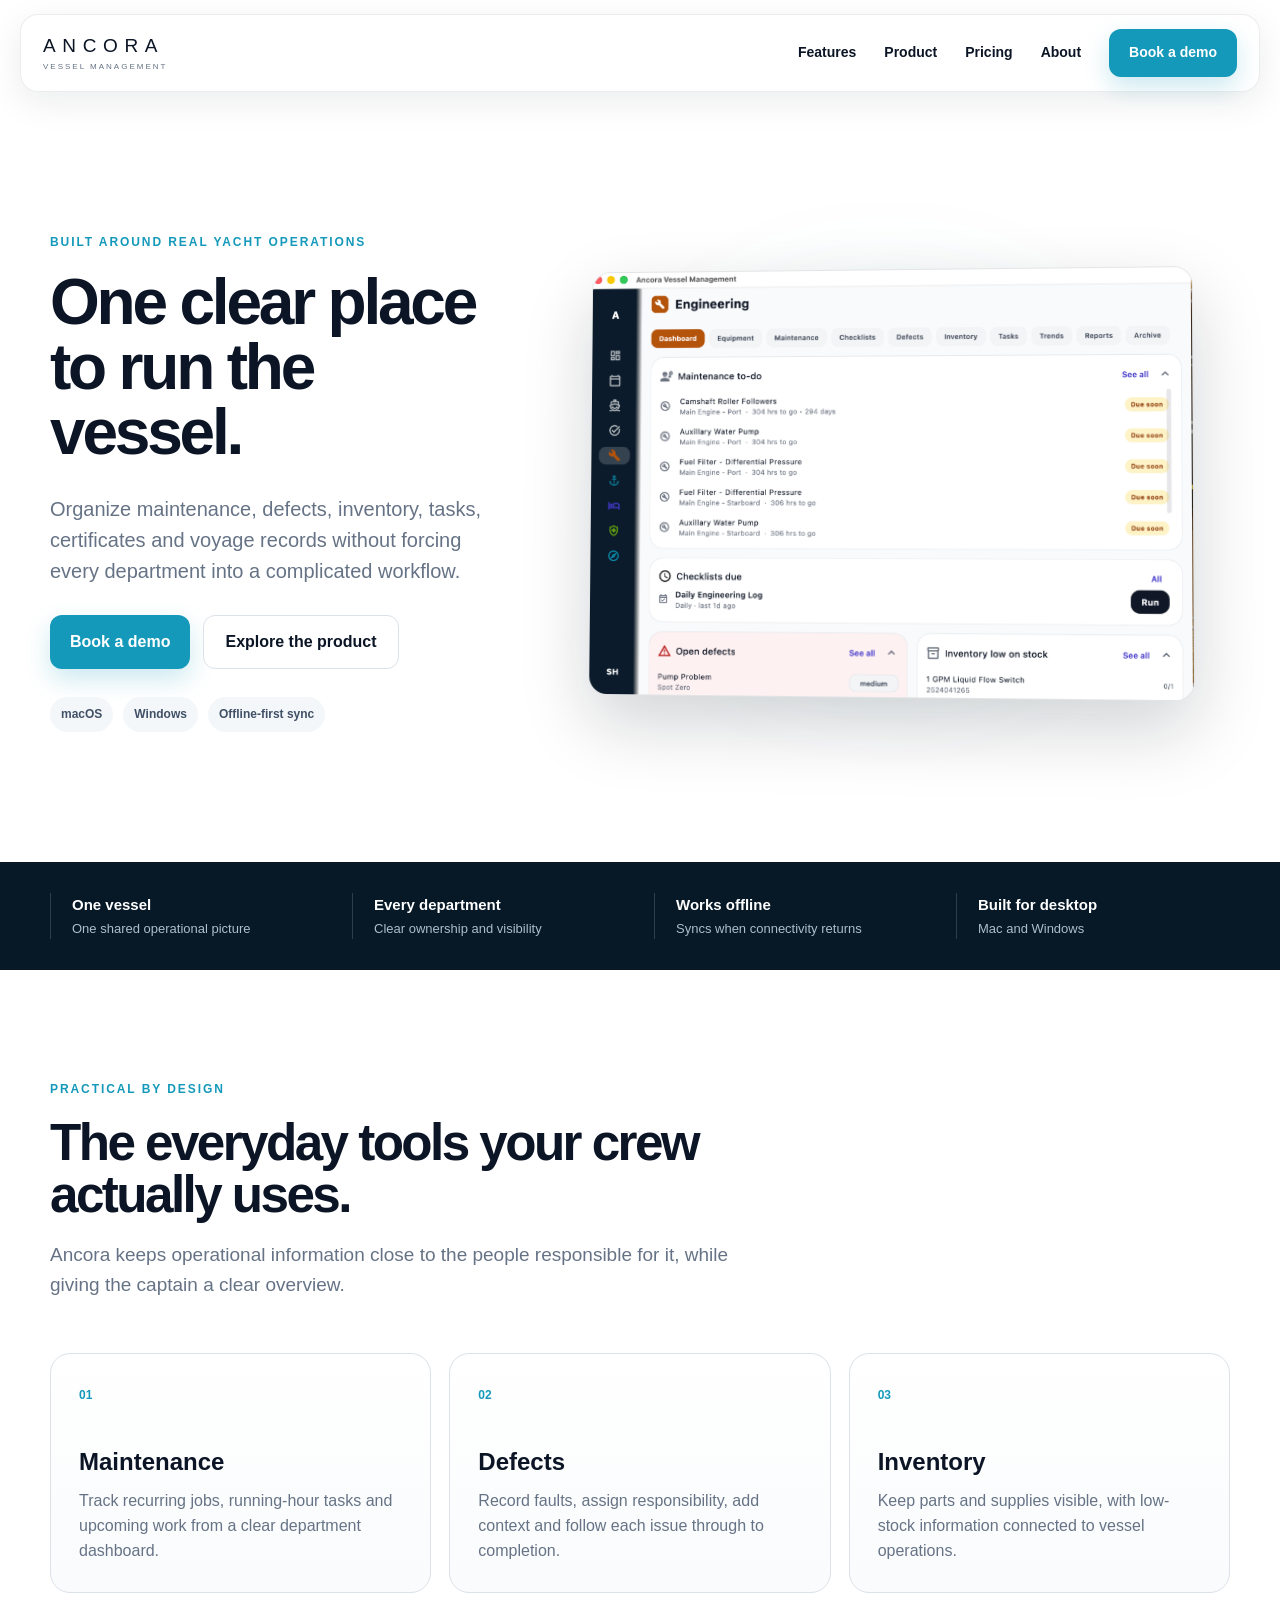
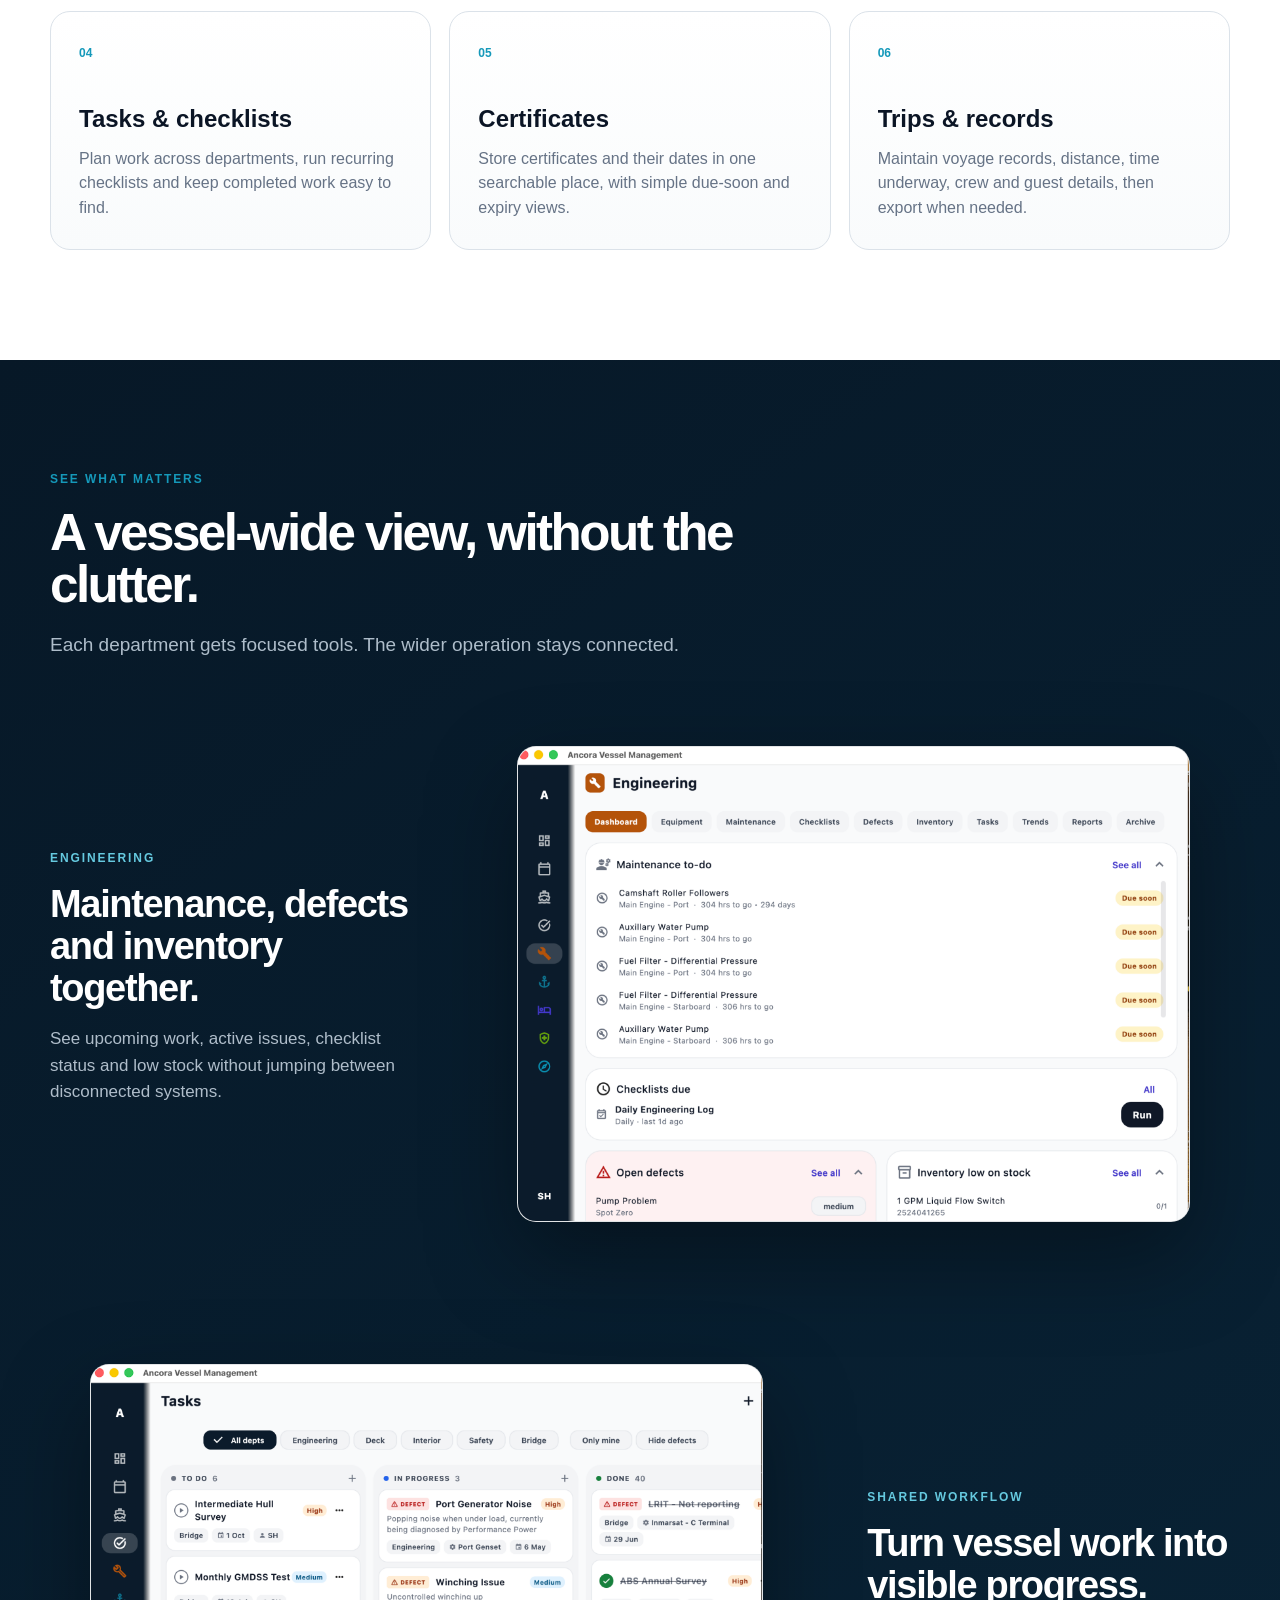
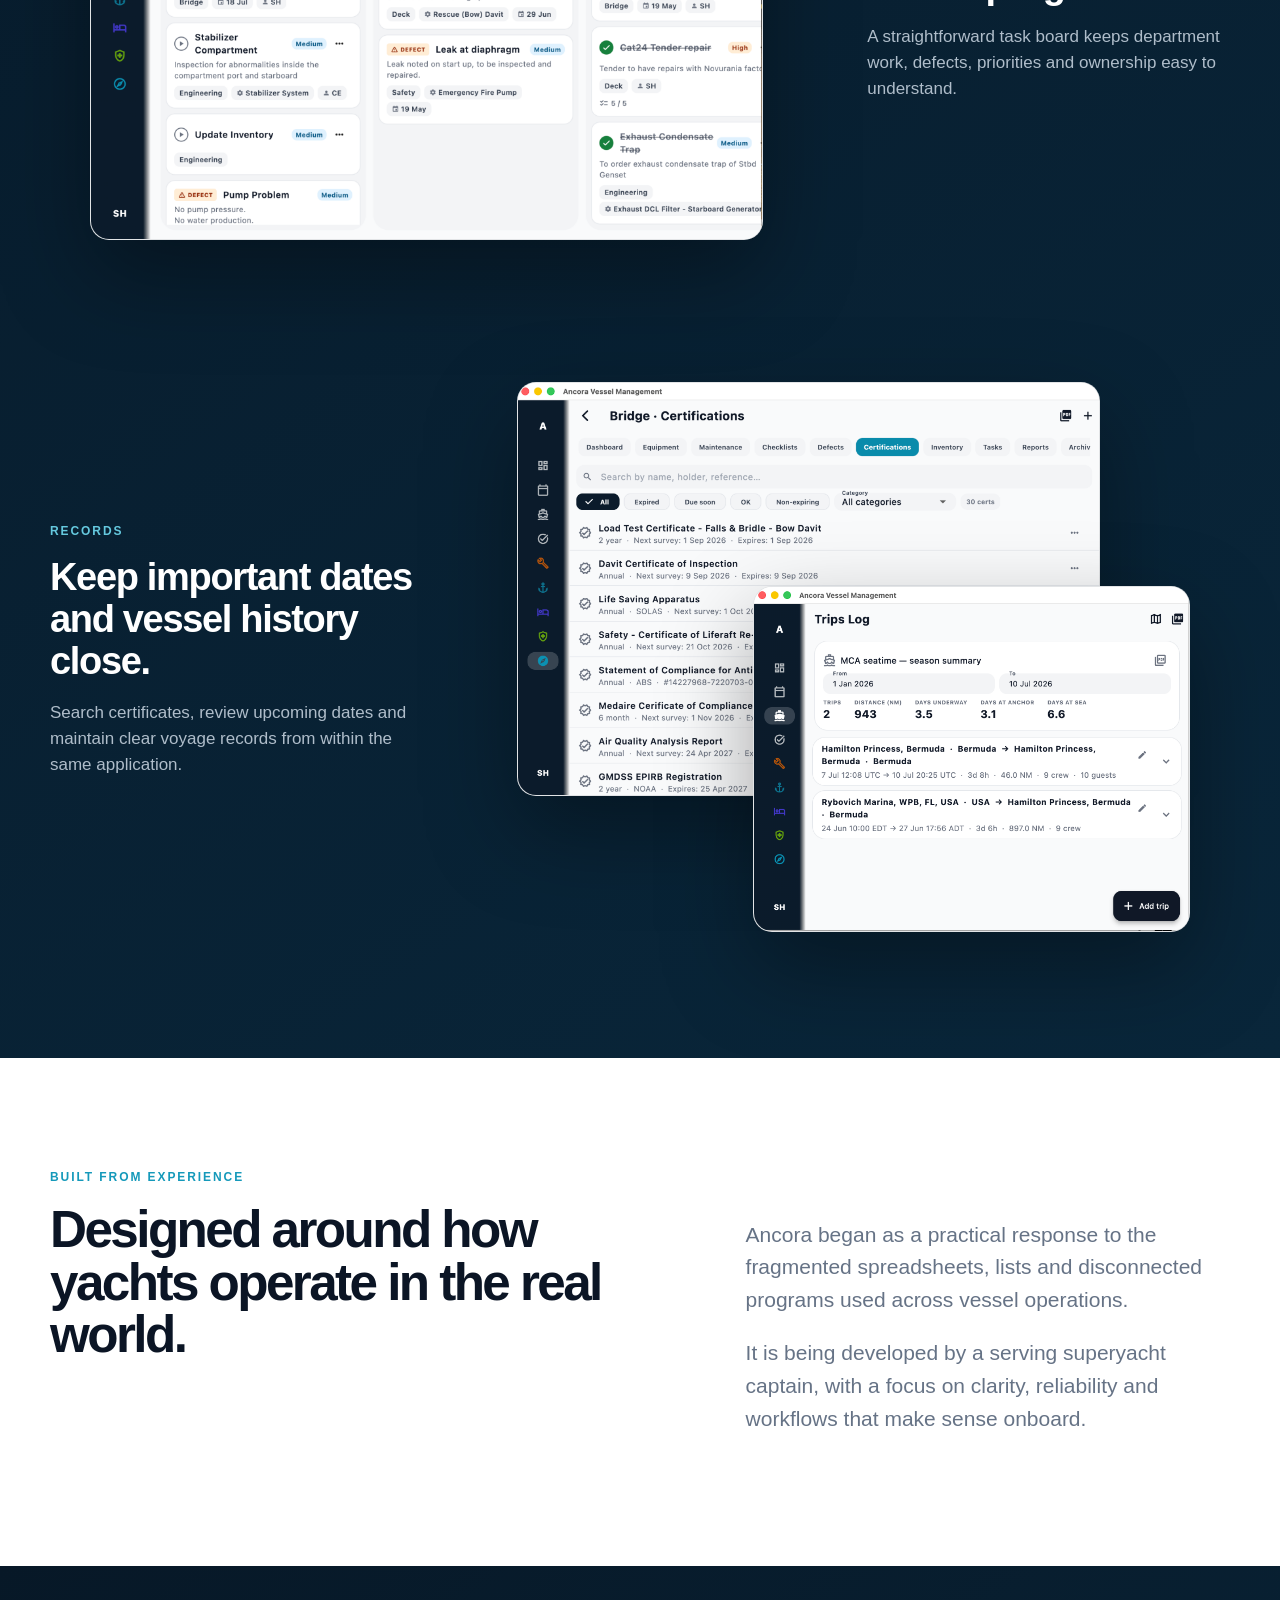
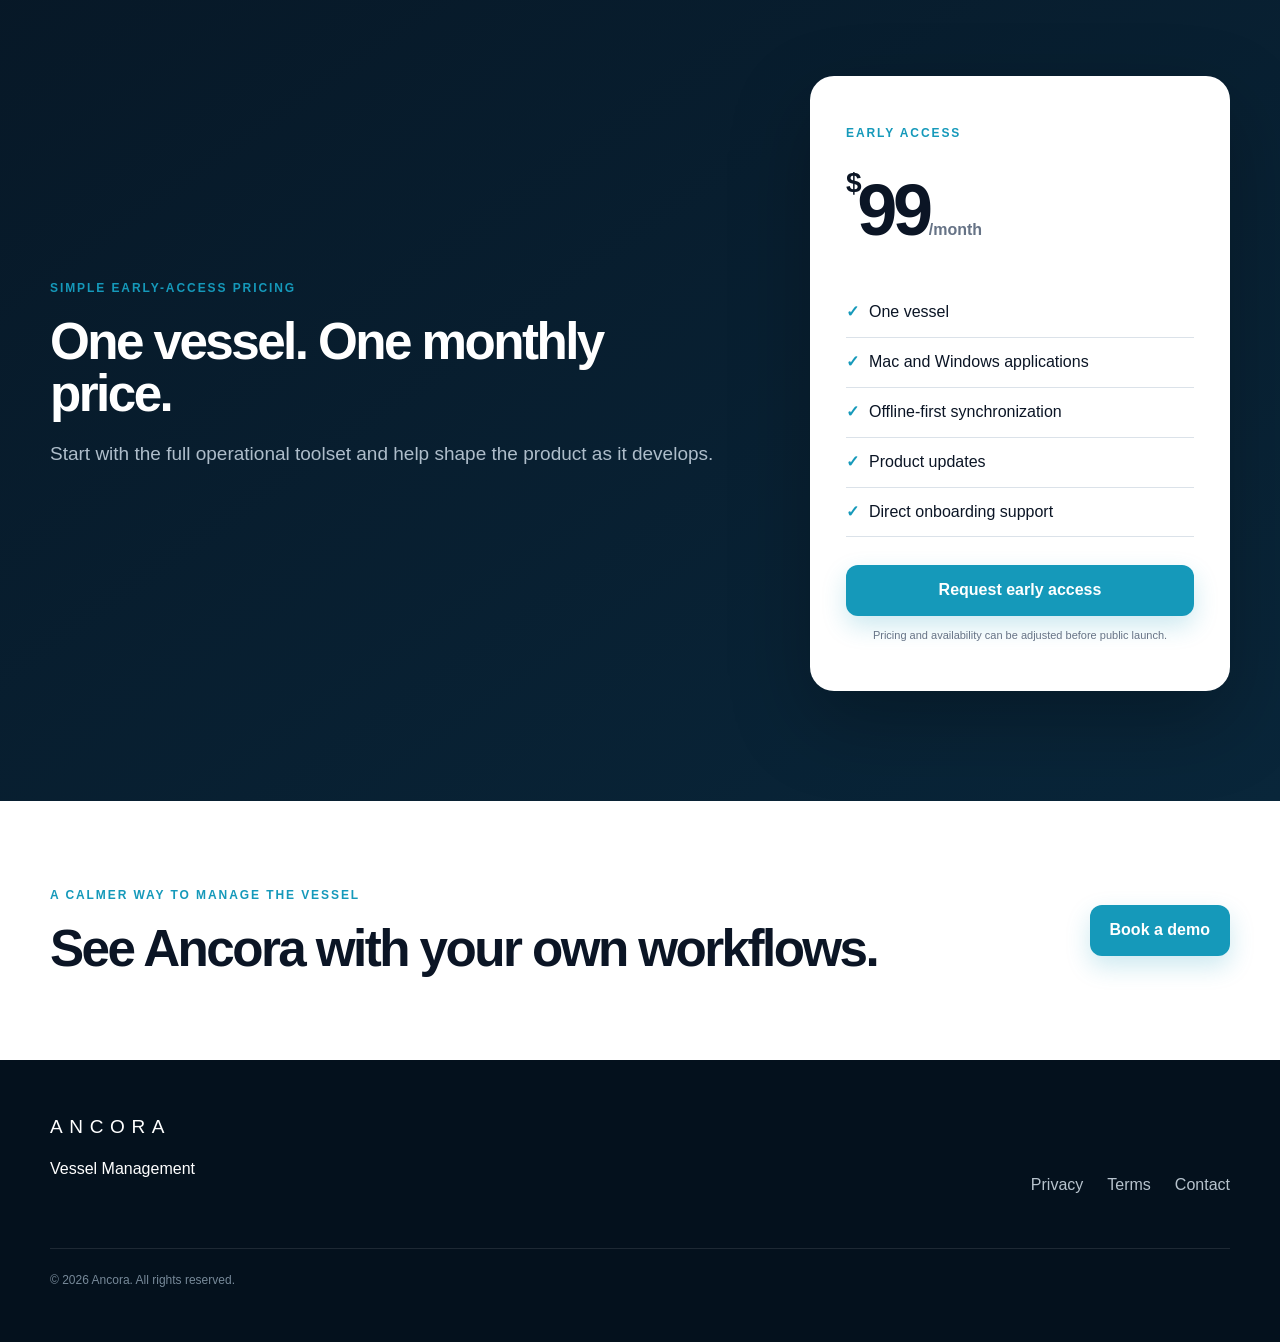
==== commit c98182e7: "Add files via upload" ====
--- a/index.html
+++ b/index.html
@@ -3,201 +3,147 @@
 <head>
   <meta charset="utf-8" />
   <meta name="viewport" content="width=device-width, initial-scale=1" />
-  <meta name="description" content="Ancora brings vessel operations together across maintenance, equipment, tasks, inventory, defects, checklists and voyage records." />
+  <meta name="description" content="Ancora Vessel Management brings maintenance, defects, inventory, tasks, certificates and voyage records into one clear desktop application." />
   <meta name="theme-color" content="#071827" />
-  <meta property="og:title" content="Ancora — Vessel operations, brought together." />
-  <meta property="og:description" content="A connected desktop application designed around how superyachts actually operate." />
-  <meta property="og:type" content="website" />
-  <meta property="og:url" content="https://ancora-yacht.com" />
-  <title>Ancora — Vessel operations, brought together.</title>
-  <link rel="preconnect" href="https://fonts.googleapis.com">
-  <link rel="preconnect" href="https://fonts.gstatic.com" crossorigin>
-  <link href="https://fonts.googleapis.com/css2?family=Inter:wght@400;500;600;700&display=swap" rel="stylesheet">
+  <title>Ancora Vessel Management</title>
   <link rel="stylesheet" href="styles.css" />
 </head>
 <body>
   <header class="site-header" id="top">
-    <div class="shell nav-wrap">
-      <a class="wordmark" href="#top" aria-label="Ancora home">ANCORA</a>
-      <button class="menu-button" aria-expanded="false" aria-controls="site-nav">Menu</button>
-      <nav id="site-nav" class="site-nav" aria-label="Primary navigation">
-        <a href="#platform">Platform</a>
-        <a href="#departments">Departments</a>
-        <a href="#story">About</a>
-        <a class="button button-small" href="#contact">Request a demo</a>
-      </nav>
-    </div>
+    <a class="brand" href="#top" aria-label="Ancora home">
+      <span class="brand-name">ANCORA</span>
+      <span class="brand-subtitle">VESSEL MANAGEMENT</span>
+    </a>
+    <button class="menu-button" aria-expanded="false" aria-controls="site-nav">Menu</button>
+    <nav id="site-nav" class="site-nav" aria-label="Primary navigation">
+      <a href="#features">Features</a>
+      <a href="#product">Product</a>
+      <a href="#pricing">Pricing</a>
+      <a href="#about">About</a>
+      <a class="nav-cta" href="mailto:hello@yourdomain.com?subject=Ancora%20demo%20request">Book a demo</a>
+    </nav>
   </header>
 
   <main>
-    <section class="hero section-dark">
-      <div class="shell hero-grid">
-        <div class="hero-copy reveal">
-          <p class="eyebrow">Vessel management for macOS and Windows</p>
-          <h1>Vessel operations,<br><span>brought together.</span></h1>
-          <p class="hero-lede">Maintenance, equipment, tasks, inventory, defects, checklists and voyage records in one connected desktop application.</p>
-          <div class="hero-actions">
-            <a class="button" href="#contact">Request a demo</a>
-            <a class="text-link" href="#platform">Explore the platform <span aria-hidden="true">↓</span></a>
-          </div>
+    <section class="hero section-shell">
+      <div class="hero-copy reveal">
+        <p class="eyebrow">Built around real yacht operations</p>
+        <h1>One clear place to run the vessel.</h1>
+        <p class="hero-lead">Organize maintenance, defects, inventory, tasks, certificates and voyage records without forcing every department into a complicated workflow.</p>
+        <div class="hero-actions">
+          <a class="button primary" href="mailto:hello@yourdomain.com?subject=Ancora%20demo%20request">Book a demo</a>
+          <a class="button secondary" href="#product">Explore the product</a>
         </div>
-        <div class="hero-product reveal reveal-delay">
-          <div class="screen-frame">
-            <img src="assets/screens/engineering.png" alt="Ancora Engineering dashboard showing maintenance, checklists, defects and inventory" />
-          </div>
-          <div class="platform-strip" aria-label="Supported platforms">
-            <span>macOS</span><i></i><span>Windows</span><i></i><span>Offline-first</span><i></i><span>Secure sync</span>
-          </div>
+        <div class="platforms" aria-label="Supported platforms">
+          <span>macOS</span><span>Windows</span><span>Offline-first sync</span>
+        </div>
+      </div>
+      <div class="hero-product reveal delay-1">
+        <div class="glow"></div>
+        <figure class="app-window hero-window">
+          <img src="assets/engineering-dashboard.png" alt="Ancora engineering dashboard showing maintenance due, defects and low inventory" />
+        </figure>
+      </div>
+    </section>
+
+    <section class="trust-strip">
+      <div class="section-shell trust-grid">
+        <div><strong>One vessel</strong><span>One shared operational picture</span></div>
+        <div><strong>Every department</strong><span>Clear ownership and visibility</span></div>
+        <div><strong>Works offline</strong><span>Syncs when connectivity returns</span></div>
+        <div><strong>Built for desktop</strong><span>Mac and Windows</span></div>
+      </div>
+    </section>
+
+    <section id="features" class="section section-shell">
+      <div class="section-heading reveal">
+        <p class="eyebrow">Practical by design</p>
+        <h2>The everyday tools your crew actually uses.</h2>
+        <p>Ancora keeps operational information close to the people responsible for it, while giving the captain a clear overview.</p>
+      </div>
+      <div class="feature-grid">
+        <article class="feature-card reveal"><span class="feature-number">01</span><h3>Maintenance</h3><p>Track recurring jobs, running-hour tasks and upcoming work from a clear department dashboard.</p></article>
+        <article class="feature-card reveal delay-1"><span class="feature-number">02</span><h3>Defects</h3><p>Record faults, assign responsibility, add context and follow each issue through to completion.</p></article>
+        <article class="feature-card reveal delay-2"><span class="feature-number">03</span><h3>Inventory</h3><p>Keep parts and supplies visible, with low-stock information connected to vessel operations.</p></article>
+        <article class="feature-card reveal"><span class="feature-number">04</span><h3>Tasks & checklists</h3><p>Plan work across departments, run recurring checklists and keep completed work easy to find.</p></article>
+        <article class="feature-card reveal delay-1"><span class="feature-number">05</span><h3>Certificates</h3><p>Store certificates and their dates in one searchable place, with simple due-soon and expiry views.</p></article>
+        <article class="feature-card reveal delay-2"><span class="feature-number">06</span><h3>Trips & records</h3><p>Maintain voyage records, distance, time underway, crew and guest details, then export when needed.</p></article>
+      </div>
+    </section>
+
+    <section id="product" class="section product-section">
+      <div class="section-shell">
+        <div class="section-heading light reveal">
+          <p class="eyebrow">See what matters</p>
+          <h2>A vessel-wide view, without the clutter.</h2>
+          <p>Each department gets focused tools. The wider operation stays connected.</p>
+        </div>
+        <div class="product-showcase">
+          <article class="product-row reveal">
+            <div class="product-copy"><span>Engineering</span><h3>Maintenance, defects and inventory together.</h3><p>See upcoming work, active issues, checklist status and low stock without jumping between disconnected systems.</p></div>
+            <figure class="app-window"><img src="assets/engineering-dashboard.png" alt="Engineering dashboard in Ancora" /></figure>
+          </article>
+          <article class="product-row reverse reveal">
+            <div class="product-copy"><span>Shared workflow</span><h3>Turn vessel work into visible progress.</h3><p>A straightforward task board keeps department work, defects, priorities and ownership easy to understand.</p></div>
+            <figure class="app-window"><img src="assets/tasks-board.png" alt="Ancora task board with to-do, in-progress and completed work" /></figure>
+          </article>
+          <article class="product-row reveal">
+            <div class="product-copy"><span>Records</span><h3>Keep important dates and vessel history close.</h3><p>Search certificates, review upcoming dates and maintain clear voyage records from within the same application.</p></div>
+            <div class="paired-shots">
+              <figure class="app-window"><img src="assets/certifications.png" alt="Certificate records in Ancora" /></figure>
+              <figure class="app-window offset"><img src="assets/trips-log.png" alt="Trips log in Ancora" /></figure>
+            </div>
+          </article>
         </div>
       </div>
     </section>
 
-    <section id="platform" class="intro section-light">
-      <div class="shell narrow reveal">
-        <p class="eyebrow dark">Designed around real operations</p>
-        <h2>See what matters.<br>Act with confidence.</h2>
-        <p>Ancora gives each department a clear operational view while keeping the vessel connected through one shared system.</p>
+    <section id="about" class="section section-shell about-grid">
+      <div class="section-heading reveal">
+        <p class="eyebrow">Built from experience</p>
+        <h2>Designed around how yachts operate in the real world.</h2>
+      </div>
+      <div class="about-copy reveal delay-1">
+        <p>Ancora began as a practical response to the fragmented spreadsheets, lists and disconnected programs used across vessel operations.</p>
+        <p>It is being developed by a serving superyacht captain, with a focus on clarity, reliability and workflows that make sense onboard.</p>
       </div>
     </section>
 
-    <section class="feature section-light">
-      <div class="shell feature-grid">
-        <div class="feature-copy reveal">
-          <p class="feature-number">01</p>
-          <p class="eyebrow dark">Engineering overview</p>
-          <h2>Know what needs attention.</h2>
-          <p>Bring planned work, open defects, recurring checklists and low-stock items into one practical dashboard.</p>
-          <ul class="feature-list">
-            <li>Planned and recurring maintenance</li>
-            <li>Equipment records and defects</li>
-            <li>Checklists and inventory visibility</li>
+    <section id="pricing" class="section pricing-section">
+      <div class="section-shell pricing-layout">
+        <div class="section-heading light reveal">
+          <p class="eyebrow">Simple early-access pricing</p>
+          <h2>One vessel. One monthly price.</h2>
+          <p>Start with the full operational toolset and help shape the product as it develops.</p>
+        </div>
+        <div class="pricing-card reveal delay-1">
+          <p class="price-label">Early access</p>
+          <div class="price"><span>$</span>99<small>/month</small></div>
+          <ul>
+            <li>One vessel</li>
+            <li>Mac and Windows applications</li>
+            <li>Offline-first synchronization</li>
+            <li>Product updates</li>
+            <li>Direct onboarding support</li>
           </ul>
-        </div>
-        <div class="feature-media reveal reveal-delay">
-          <div class="screen-frame light-frame">
-            <img src="assets/screens/engineering.png" alt="Engineering dashboard in Ancora" loading="lazy" />
-          </div>
+          <a class="button primary full" href="mailto:hello@yourdomain.com?subject=Ancora%20early%20access">Request early access</a>
+          <p class="fine-print">Pricing and availability can be adjusted before public launch.</p>
         </div>
       </div>
     </section>
 
-    <section class="feature section-mist">
-      <div class="shell feature-grid reverse">
-        <div class="feature-copy reveal">
-          <p class="feature-number">02</p>
-          <p class="eyebrow dark">Shared work</p>
-          <h2>Every department.<br>One workflow.</h2>
-          <p>Track work from to-do through completion, with department, equipment, priority and responsibility visible at a glance.</p>
-          <ul class="feature-list">
-            <li>Department-wide task boards</li>
-            <li>Defects linked to operational work</li>
-            <li>Clear ownership and progress</li>
-          </ul>
-        </div>
-        <div class="feature-media reveal reveal-delay">
-          <div class="screen-frame light-frame">
-            <img src="assets/screens/tasks.png" alt="Ancora task board across vessel departments" loading="lazy" />
-          </div>
-        </div>
-      </div>
-    </section>
-
-    <section class="feature section-dark deep">
-      <div class="shell feature-grid">
-        <div class="feature-copy reveal">
-          <p class="feature-number pale">03</p>
-          <p class="eyebrow">Voyage records</p>
-          <h2>Keep every trip connected.</h2>
-          <p>Record routes, dates, mileage, days underway, crew and guest counts, with reports ready when they are needed.</p>
-          <ul class="feature-list dark-list">
-            <li>Trip and passage history</li>
-            <li>Season mileage and sea-time summaries</li>
-            <li>PDF reporting</li>
-          </ul>
-        </div>
-        <div class="feature-media reveal reveal-delay">
-          <div class="screen-frame dark-frame">
-            <img src="assets/screens/trips.png" alt="Ancora trips log and season summary" loading="lazy" />
-          </div>
-        </div>
-      </div>
-    </section>
-
-    <section class="feature section-light">
-      <div class="shell feature-grid reverse">
-        <div class="feature-copy reveal">
-          <p class="feature-number">04</p>
-          <p class="eyebrow dark">Important records</p>
-          <h2>Always within reach.</h2>
-          <p>Organise certificates, service dates, survey intervals and attached documents in a searchable, practical workspace.</p>
-          <ul class="feature-list">
-            <li>Expiry and due-soon visibility</li>
-            <li>Search and category filters</li>
-            <li>Document and PDF access</li>
-          </ul>
-        </div>
-        <div class="feature-media reveal reveal-delay">
-          <div class="screen-frame light-frame">
-            <img src="assets/screens/certifications.png" alt="Ancora certificate records screen" loading="lazy" />
-          </div>
-        </div>
-      </div>
-    </section>
-
-    <section id="departments" class="departments section-mist">
-      <div class="shell">
-        <div class="section-heading reveal">
-          <p class="eyebrow dark">Built for the vessel</p>
-          <h2>One platform.<br>Different operational views.</h2>
-        </div>
-        <div class="department-grid">
-          <article class="department-card reveal"><span>Engineering</span><p>Equipment, maintenance, defects, checklists, inventory and trends.</p></article>
-          <article class="department-card reveal"><span>Bridge</span><p>Trips, certificates, tasks, reports and operational records.</p></article>
-          <article class="department-card reveal"><span>Deck</span><p>Equipment, recurring work, inspections, defects and shared tasks.</p></article>
-          <article class="department-card reveal"><span>Interior</span><p>Inventory, cabins, housekeeping workflows and department tasks.</p></article>
-          <article class="department-card reveal"><span>Safety</span><p>Equipment records, checklists, defects, service dates and tasks.</p></article>
-        </div>
-      </div>
-    </section>
-
-    <section class="desktop section-light">
-      <div class="shell desktop-grid">
-        <div class="desktop-copy reveal">
-          <p class="eyebrow dark">Built for life onboard</p>
-          <h2>Works where the vessel works.</h2>
-          <p>Ancora is available for macOS and Windows. Continue working when connectivity is limited, with changes synchronising when a connection becomes available.</p>
-          <div class="platform-pills"><span>macOS</span><span>Windows</span><span>Offline-first</span><span>Cloud sync</span></div>
-        </div>
-        <div class="desktop-media reveal reveal-delay">
-          <div class="screen-frame welcome-frame"><img src="assets/screens/welcome.png" alt="Ancora vessel overview screen" loading="lazy" /></div>
-        </div>
-      </div>
-    </section>
-
-    <section id="story" class="story section-dark">
-      <div class="shell story-grid">
-        <div class="reveal"><p class="eyebrow">Designed onboard</p><h2>Built from operational experience.</h2></div>
-        <div class="story-copy reveal reveal-delay">
-          <p>Ancora was created by a serving superyacht captain after years of managing daily vessel operations and seeing the limitations of disconnected tools.</p>
-          <p>The result is a practical workspace shaped around the way departments actually work—not around a generic database.</p>
-        </div>
-      </div>
-    </section>
-
-    <section id="contact" class="cta section-light">
-      <div class="shell cta-box reveal">
-        <div><p class="eyebrow dark">Private demonstrations</p><h2>See Ancora in operation.</h2><p>Request a product walkthrough and discuss whether Ancora fits your vessel.</p></div>
-        <a class="button dark-button" href="mailto:hello@ancora-yacht.com?subject=Ancora%20demo%20request">Request a demo</a>
-      </div>
+    <section class="cta-section section-shell reveal">
+      <div><p class="eyebrow">A calmer way to manage the vessel</p><h2>See Ancora with your own workflows.</h2></div>
+      <a class="button primary" href="mailto:hello@yourdomain.com?subject=Ancora%20demo%20request">Book a demo</a>
     </section>
   </main>
 
-  <footer class="site-footer section-dark">
-    <div class="shell footer-grid">
-      <div><a class="wordmark" href="#top">ANCORA</a><p>Vessel operations, brought together.</p></div>
-      <div class="footer-links"><a href="privacy.html">Privacy</a><a href="terms.html">Terms</a><a href="mailto:hello@ancora-yacht.com">Contact</a></div>
+  <footer class="site-footer">
+    <div class="section-shell footer-grid">
+      <div><span class="brand-name">ANCORA</span><p>Vessel Management</p></div>
+      <div><a href="privacy.html">Privacy</a><a href="terms.html">Terms</a><a href="mailto:hello@yourdomain.com">Contact</a></div>
+      <p>© <span id="year"></span> Ancora. All rights reserved.</p>
     </div>
-    <div class="shell footer-bottom"><span>© 2026 Ancora. All rights reserved.</span><span>macOS + Windows</span></div>
   </footer>
   <script src="script.js"></script>
 </body>
--- a/styles.css
+++ b/styles.css
@@ -1,4 +1,5 @@
-:root{--navy:#071827;--navy-2:#0b2234;--ink:#111d2b;--muted:#627083;--line:#dce3e8;--mist:#f3f6f8;--white:#fff;--accent:#39a8cc;--max:1240px;--radius:26px}
-*{box-sizing:border-box}html{scroll-behavior:smooth}body{margin:0;font-family:Inter,system-ui,-apple-system,BlinkMacSystemFont,"Segoe UI",sans-serif;color:var(--ink);background:#fff;-webkit-font-smoothing:antialiased}img{display:block;max-width:100%}a{color:inherit;text-decoration:none}.shell{width:min(calc(100% - 48px),var(--max));margin:auto}.narrow{max-width:840px}.section-dark{background:var(--navy);color:#fff}.section-light{background:#fff}.section-mist{background:var(--mist)}.site-header{position:fixed;z-index:100;top:0;left:0;width:100%;background:rgba(7,24,39,.78);backdrop-filter:blur(18px);border-bottom:1px solid rgba(255,255,255,.08);color:#fff}.nav-wrap{height:76px;display:flex;align-items:center;justify-content:space-between}.wordmark{font-size:19px;letter-spacing:.38em;font-weight:600}.site-nav{display:flex;gap:34px;align-items:center;font-size:14px}.site-nav>a:not(.button){opacity:.78}.site-nav>a:hover{opacity:1}.button{display:inline-flex;align-items:center;justify-content:center;background:#fff;color:var(--navy);padding:15px 23px;border-radius:999px;font-size:14px;font-weight:600;transition:.2s transform,.2s background}.button:hover{transform:translateY(-2px)}.button-small{padding:11px 17px}.menu-button{display:none;background:none;border:0;color:#fff;font:inherit}.hero{padding:160px 0 82px;overflow:hidden}.hero-grid{display:grid;grid-template-columns:.78fr 1.22fr;gap:70px;align-items:center}.eyebrow{text-transform:uppercase;letter-spacing:.16em;font-size:12px;font-weight:700;color:#8ccce1;margin:0 0 22px}.eyebrow.dark{color:#207b9a}.hero h1,.feature h2,.intro h2,.section-heading h2,.desktop h2,.story h2,.cta h2{font-size:clamp(42px,5.5vw,76px);line-height:1.02;letter-spacing:-.055em;margin:0}.hero h1 span{color:#8fc8e1}.hero-lede{font-size:19px;line-height:1.65;color:#bdc9d4;max-width:580px;margin:28px 0 34px}.hero-actions{display:flex;gap:26px;align-items:center}.text-link{font-size:14px;font-weight:600;color:#d7e1e8}.screen-frame{border-radius:20px;overflow:hidden;box-shadow:0 32px 100px rgba(0,0,0,.35);border:1px solid rgba(255,255,255,.17);background:#fff}.screen-frame img{width:100%}.hero-product{position:relative}.hero-product:before{content:"";position:absolute;inset:-15% -18%;background:radial-gradient(circle at center,rgba(54,151,189,.22),transparent 58%);z-index:-1}.platform-strip{display:flex;justify-content:center;align-items:center;gap:14px;margin-top:22px;color:#afbdc8;font-size:12px}.platform-strip i{display:block;width:3px;height:3px;border-radius:50%;background:#688094}.intro{padding:130px 0 90px;text-align:center}.intro h2{font-size:clamp(40px,5vw,68px)}.intro p:last-child{font-size:20px;line-height:1.65;color:var(--muted);max-width:760px;margin:28px auto 0}.feature{padding:115px 0}.feature-grid{display:grid;grid-template-columns:.72fr 1.28fr;gap:72px;align-items:center}.feature-grid.reverse{grid-template-columns:1.28fr .72fr}.feature-grid.reverse .feature-copy{order:2}.feature-grid.reverse .feature-media{order:1}.feature-copy h2{font-size:clamp(38px,4.7vw,64px);margin-bottom:24px}.feature-copy>p:not(.eyebrow):not(.feature-number){font-size:18px;line-height:1.7;color:var(--muted)}.feature-number{font-size:12px!important;color:#9ba8b2!important;letter-spacing:.2em;margin-bottom:35px!important}.feature-number.pale{color:#6f8798!important}.feature-list{list-style:none;padding:0;margin:30px 0 0;border-top:1px solid var(--line)}.feature-list li{padding:14px 0;border-bottom:1px solid var(--line);font-size:14px}.light-frame{box-shadow:0 30px 75px rgba(24,47,64,.15);border-color:#dce4e9}.deep{background:linear-gradient(145deg,var(--navy),#0d2b40)}.deep .feature-copy>p:not(.eyebrow):not(.feature-number){color:#b7c5cf}.dark-list{border-color:rgba(255,255,255,.14)}.dark-list li{border-color:rgba(255,255,255,.14);color:#d4dee5}.dark-frame{box-shadow:0 30px 90px rgba(0,0,0,.38)}.departments{padding:125px 0}.section-heading{max-width:780px;margin-bottom:58px}.section-heading h2{font-size:clamp(40px,5vw,68px)}.department-grid{display:grid;grid-template-columns:repeat(5,1fr);gap:14px}.department-card{background:#fff;padding:26px 24px;border:1px solid #e0e6ea;border-radius:18px;min-height:190px}.department-card span{font-weight:700;font-size:16px}.department-card p{color:var(--muted);font-size:14px;line-height:1.6;margin-top:30px}.desktop{padding:120px 0}.desktop-grid{display:grid;grid-template-columns:.8fr 1.2fr;gap:75px;align-items:center}.desktop-copy h2{font-size:clamp(40px,4.8vw,66px)}.desktop-copy>p:not(.eyebrow){color:var(--muted);font-size:18px;line-height:1.7}.platform-pills{display:flex;flex-wrap:wrap;gap:10px;margin-top:28px}.platform-pills span{border:1px solid var(--line);padding:10px 14px;border-radius:999px;font-size:13px;font-weight:600}.welcome-frame{box-shadow:0 30px 75px rgba(24,47,64,.15);border-color:#dce4e9}.story{padding:125px 0}.story-grid{display:grid;grid-template-columns:1fr 1fr;gap:100px}.story h2{font-size:clamp(40px,5vw,66px)}.story-copy p{font-size:19px;line-height:1.75;color:#c1cdd5;margin:0 0 20px}.cta{padding:95px 0}.cta-box{border:1px solid var(--line);border-radius:var(--radius);padding:55px 60px;display:flex;align-items:center;justify-content:space-between;gap:40px}.cta h2{font-size:clamp(37px,4.5vw,58px)}.cta p:last-child{color:var(--muted);font-size:17px}.dark-button{background:var(--navy);color:#fff;white-space:nowrap}.site-footer{padding:70px 0 30px}.footer-grid{display:flex;align-items:flex-start;justify-content:space-between}.footer-grid p{color:#91a3b1}.footer-links{display:flex;gap:28px;color:#b7c4cd;font-size:14px}.footer-bottom{border-top:1px solid rgba(255,255,255,.1);margin-top:55px;padding-top:24px;display:flex;justify-content:space-between;color:#6f8494;font-size:12px}.reveal{opacity:0;transform:translateY(24px);transition:opacity .75s ease,transform .75s ease}.reveal-delay{transition-delay:.12s}.reveal.visible{opacity:1;transform:none}@media (prefers-reduced-motion:reduce){html{scroll-behavior:auto}.reveal{opacity:1;transform:none;transition:none}.button{transition:none}}
-@media(max-width:980px){.hero-grid,.feature-grid,.feature-grid.reverse,.desktop-grid,.story-grid{grid-template-columns:1fr}.feature-grid.reverse .feature-copy,.feature-grid.reverse .feature-media{order:initial}.hero{padding-top:130px}.hero-grid{gap:48px}.department-grid{grid-template-columns:repeat(2,1fr)}.story-grid{gap:35px}.cta-box{align-items:flex-start;flex-direction:column}.site-nav{display:none;position:absolute;top:76px;left:0;width:100%;padding:26px 24px;background:var(--navy);flex-direction:column;align-items:flex-start}.site-nav.open{display:flex}.menu-button{display:block}.feature{padding:90px 0}.desktop-media{max-width:760px}}
-@media(max-width:620px){.shell{width:min(calc(100% - 28px),var(--max))}.nav-wrap{height:66px}.wordmark{font-size:16px}.site-nav{top:66px}.hero{padding:115px 0 62px}.hero h1{font-size:47px}.hero-lede{font-size:17px}.hero-actions{align-items:flex-start;flex-direction:column}.platform-strip{flex-wrap:wrap}.intro{padding:90px 0 65px}.feature{padding:75px 0}.feature-grid{gap:38px}.department-grid{grid-template-columns:1fr}.desktop,.departments,.story{padding:85px 0}.cta{padding:65px 0}.cta-box{padding:34px 26px}.footer-grid,.footer-bottom{flex-direction:column;gap:28px}.footer-links{flex-wrap:wrap}.screen-frame{border-radius:13px}.feature-copy h2,.intro h2,.section-heading h2,.desktop h2,.story h2,.cta h2{letter-spacing:-.045em}}
+:root{--navy:#071827;--navy2:#0b2437;--ink:#0b1525;--muted:#667386;--line:#dbe2e9;--surface:#f4f7f9;--white:#fff;--cyan:#1599ba;--orange:#c45b07;--radius:24px;--shadow:0 28px 70px rgba(2,17,29,.18)}
+*{box-sizing:border-box}html{scroll-behavior:smooth}body{margin:0;font-family:Inter,ui-sans-serif,-apple-system,BlinkMacSystemFont,"Segoe UI",sans-serif;color:var(--ink);background:#fff;line-height:1.55}img{display:block;max-width:100%}a{color:inherit;text-decoration:none}.section-shell{width:min(1180px,calc(100% - 40px));margin-inline:auto}.site-header{height:78px;width:min(1240px,calc(100% - 32px));margin:14px auto 0;display:flex;align-items:center;justify-content:space-between;padding:0 22px;position:sticky;top:14px;z-index:20;background:rgba(255,255,255,.86);backdrop-filter:blur(18px);border:1px solid rgba(7,24,39,.08);border-radius:18px;box-shadow:0 10px 35px rgba(7,24,39,.08)}.brand{display:flex;flex-direction:column;line-height:1}.brand-name{font-size:19px;letter-spacing:.35em;font-weight:500}.brand-subtitle{margin-top:8px;font-size:8px;letter-spacing:.25em;color:var(--muted)}.site-nav{display:flex;align-items:center;gap:28px;font-size:14px;font-weight:650}.site-nav>a:not(.nav-cta):hover{color:var(--cyan)}.nav-cta,.button.primary{background:var(--cyan);color:white;border-radius:12px;padding:13px 20px;box-shadow:0 10px 24px rgba(21,153,186,.22)}.menu-button{display:none;border:0;background:none;font:inherit;font-weight:700}.hero{min-height:770px;display:grid;grid-template-columns:.84fr 1.3fr;gap:52px;align-items:center;padding:86px 0 75px}.eyebrow{text-transform:uppercase;letter-spacing:.16em;font-size:12px;font-weight:800;color:var(--cyan);margin:0 0 18px}.hero h1,.section-heading h2,.cta-section h2{font-size:clamp(42px,5vw,76px);line-height:1.02;letter-spacing:-.05em;margin:0}.hero-lead{font-size:20px;color:var(--muted);max-width:600px;margin:28px 0}.hero-actions{display:flex;gap:13px;flex-wrap:wrap}.button{display:inline-flex;align-items:center;justify-content:center;font-weight:800;padding:14px 21px;border-radius:12px}.button.secondary{border:1px solid var(--line);background:white}.platforms{display:flex;gap:10px;flex-wrap:wrap;margin-top:28px}.platforms span{font-size:12px;font-weight:700;padding:8px 11px;border-radius:999px;background:var(--surface);color:#405066}.hero-product{position:relative}.glow{position:absolute;inset:8% 6%;background:radial-gradient(circle,var(--cyan),transparent 68%);filter:blur(65px);opacity:.17}.app-window{position:relative;border-radius:19px;overflow:hidden;background:#fff;border:1px solid rgba(17,38,55,.12);box-shadow:var(--shadow)}.hero-window{transform:perspective(1400px) rotateY(-4deg) rotateX(2deg);transform-origin:center}.trust-strip{background:var(--navy);color:#fff}.trust-grid{display:grid;grid-template-columns:repeat(4,1fr);padding:31px 0;gap:28px}.trust-grid div{display:flex;flex-direction:column;border-left:1px solid rgba(255,255,255,.16);padding-left:21px}.trust-grid strong{font-size:15px}.trust-grid span{font-size:13px;color:#aebdca;margin-top:3px}.section{padding:110px 0}.section-heading{max-width:760px}.section-heading h2{font-size:clamp(38px,4vw,58px)}.section-heading>p:last-child{font-size:19px;color:var(--muted);max-width:680px}.feature-grid{display:grid;grid-template-columns:repeat(3,1fr);gap:18px;margin-top:54px}.feature-card{border:1px solid var(--line);border-radius:20px;padding:28px;min-height:220px;background:linear-gradient(180deg,#fff,#f9fbfc)}.feature-number{font-size:12px;font-weight:850;color:var(--cyan)}.feature-card h3{font-size:24px;margin:36px 0 9px}.feature-card p{color:var(--muted);margin:0}.product-section,.pricing-section{background:linear-gradient(145deg,var(--navy),#09263a);color:#fff;overflow:hidden}.section-heading.light>p:last-child{color:#aebdca}.product-showcase{margin-top:70px;display:grid;gap:110px}.product-row{display:grid;grid-template-columns:.65fr 1.35fr;gap:64px;align-items:center}.product-row.reverse{grid-template-columns:1.35fr .65fr}.product-row.reverse .product-copy{order:2}.product-copy span{font-size:12px;text-transform:uppercase;letter-spacing:.16em;color:#65c9df;font-weight:800}.product-copy h3{font-size:38px;line-height:1.1;letter-spacing:-.035em;margin:14px 0}.product-copy p{color:#afbdca;font-size:17px}.product-section .app-window{box-shadow:0 35px 90px rgba(0,0,0,.35)}.paired-shots{position:relative;padding:0 12% 18% 0}.paired-shots .offset{position:absolute;width:58%;right:0;bottom:0}.about-grid{display:grid;grid-template-columns:1fr .8fr;gap:90px;align-items:start}.about-copy{font-size:21px;color:var(--muted);padding-top:30px}.pricing-layout{display:grid;grid-template-columns:1fr 420px;gap:90px;align-items:center}.pricing-card{background:#fff;color:var(--ink);border-radius:24px;padding:36px;box-shadow:0 30px 80px rgba(0,0,0,.25)}.price-label{text-transform:uppercase;letter-spacing:.16em;font-size:12px;font-weight:850;color:var(--cyan)}.price{font-size:72px;font-weight:850;letter-spacing:-.06em}.price>span{font-size:28px;vertical-align:top;line-height:2}.price small{font-size:16px;letter-spacing:0;color:var(--muted)}.pricing-card ul{list-style:none;padding:0;margin:22px 0 28px}.pricing-card li{padding:12px 0;border-bottom:1px solid var(--line)}.pricing-card li:before{content:"✓";color:var(--cyan);font-weight:900;margin-right:10px}.button.full{width:100%}.fine-print{font-size:11px;color:var(--muted);text-align:center}.cta-section{padding:85px 0;display:flex;align-items:center;justify-content:space-between;gap:35px}.cta-section h2{font-size:clamp(34px,4vw,52px)}.site-footer{background:#04111d;color:#fff;padding:52px 0}.footer-grid{display:grid;grid-template-columns:1fr auto;align-items:end;gap:30px}.footer-grid>div:nth-child(2){display:flex;gap:24px;color:#b7c3cd}.footer-grid>p{grid-column:1/-1;margin:20px 0 0;color:#778999;font-size:12px;border-top:1px solid rgba(255,255,255,.1);padding-top:22px}.reveal{opacity:0;transform:translateY(20px);transition:opacity .8s ease,transform .8s ease}.reveal.visible{opacity:1;transform:none}.delay-1{transition-delay:.12s}.delay-2{transition-delay:.24s}
+.legal{padding:90px 0;max-width:850px}.legal h1{font-size:52px}.legal h2{margin-top:38px}.legal p,.legal li{color:var(--muted)}
+@media(max-width:900px){.site-nav{position:absolute;display:none;top:72px;left:0;right:0;background:white;padding:20px;flex-direction:column;align-items:stretch;border-radius:16px;box-shadow:var(--shadow)}.site-nav.open{display:flex}.menu-button{display:block}.hero{grid-template-columns:1fr;min-height:auto;padding-top:70px}.hero-product{margin-top:10px}.trust-grid{grid-template-columns:1fr 1fr}.feature-grid{grid-template-columns:1fr 1fr}.product-row,.product-row.reverse,.about-grid,.pricing-layout{grid-template-columns:1fr}.product-row.reverse .product-copy{order:0}.pricing-card{max-width:520px}.cta-section{align-items:flex-start;flex-direction:column}.hero-window{transform:none}}
+@media(max-width:600px){.section-shell{width:min(100% - 26px,1180px)}.site-header{width:calc(100% - 18px);top:8px;margin-top:8px;height:68px}.brand-name{font-size:16px}.brand-subtitle{display:none}.hero{padding:58px 0}.hero h1{font-size:45px}.hero-lead{font-size:17px}.trust-grid,.feature-grid{grid-template-columns:1fr}.trust-grid div{padding:3px 0 16px;border-left:0;border-bottom:1px solid rgba(255,255,255,.13)}.section{padding:80px 0}.product-showcase{gap:75px}.product-copy h3{font-size:31px}.paired-shots{padding:0}.paired-shots .offset{position:relative;width:100%;margin-top:18px}.pricing-card{padding:27px}.footer-grid{grid-template-columns:1fr}.footer-grid>div:nth-child(2){flex-wrap:wrap}.hero-actions .button{width:100%}}
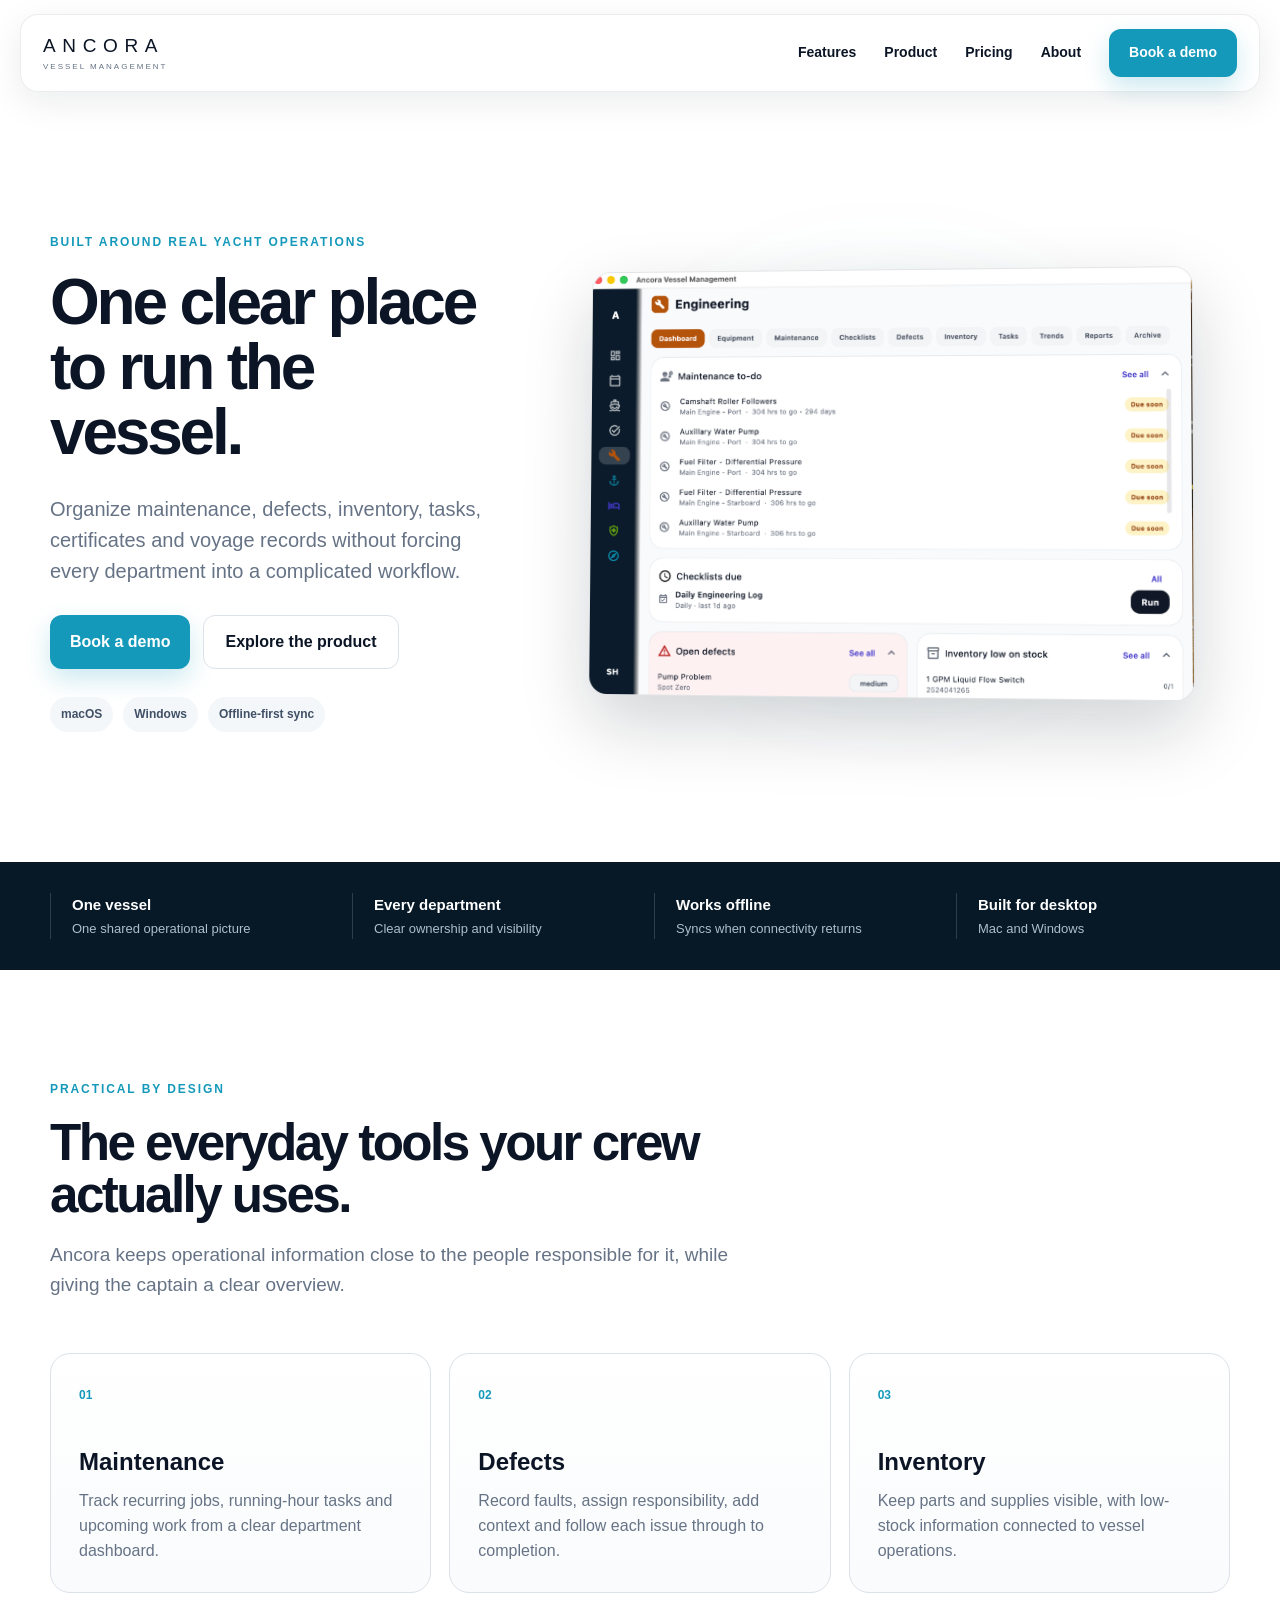
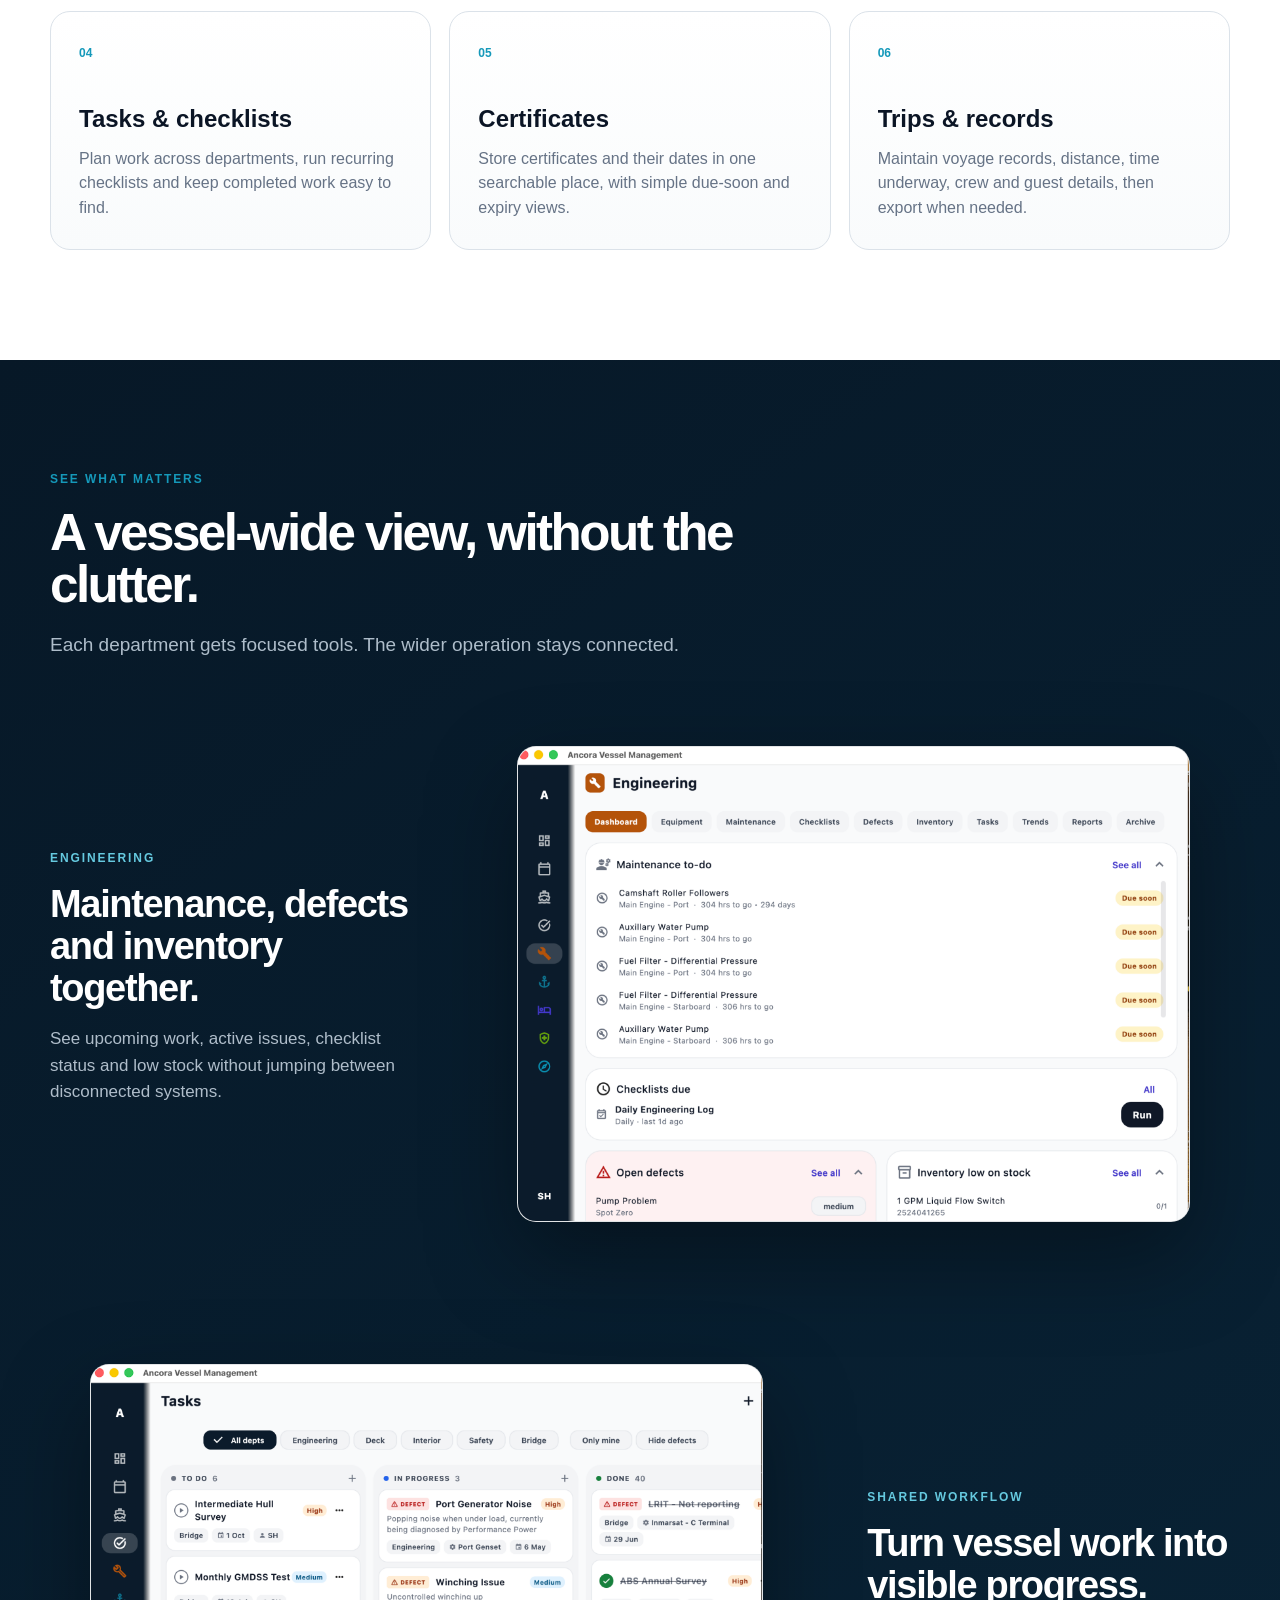
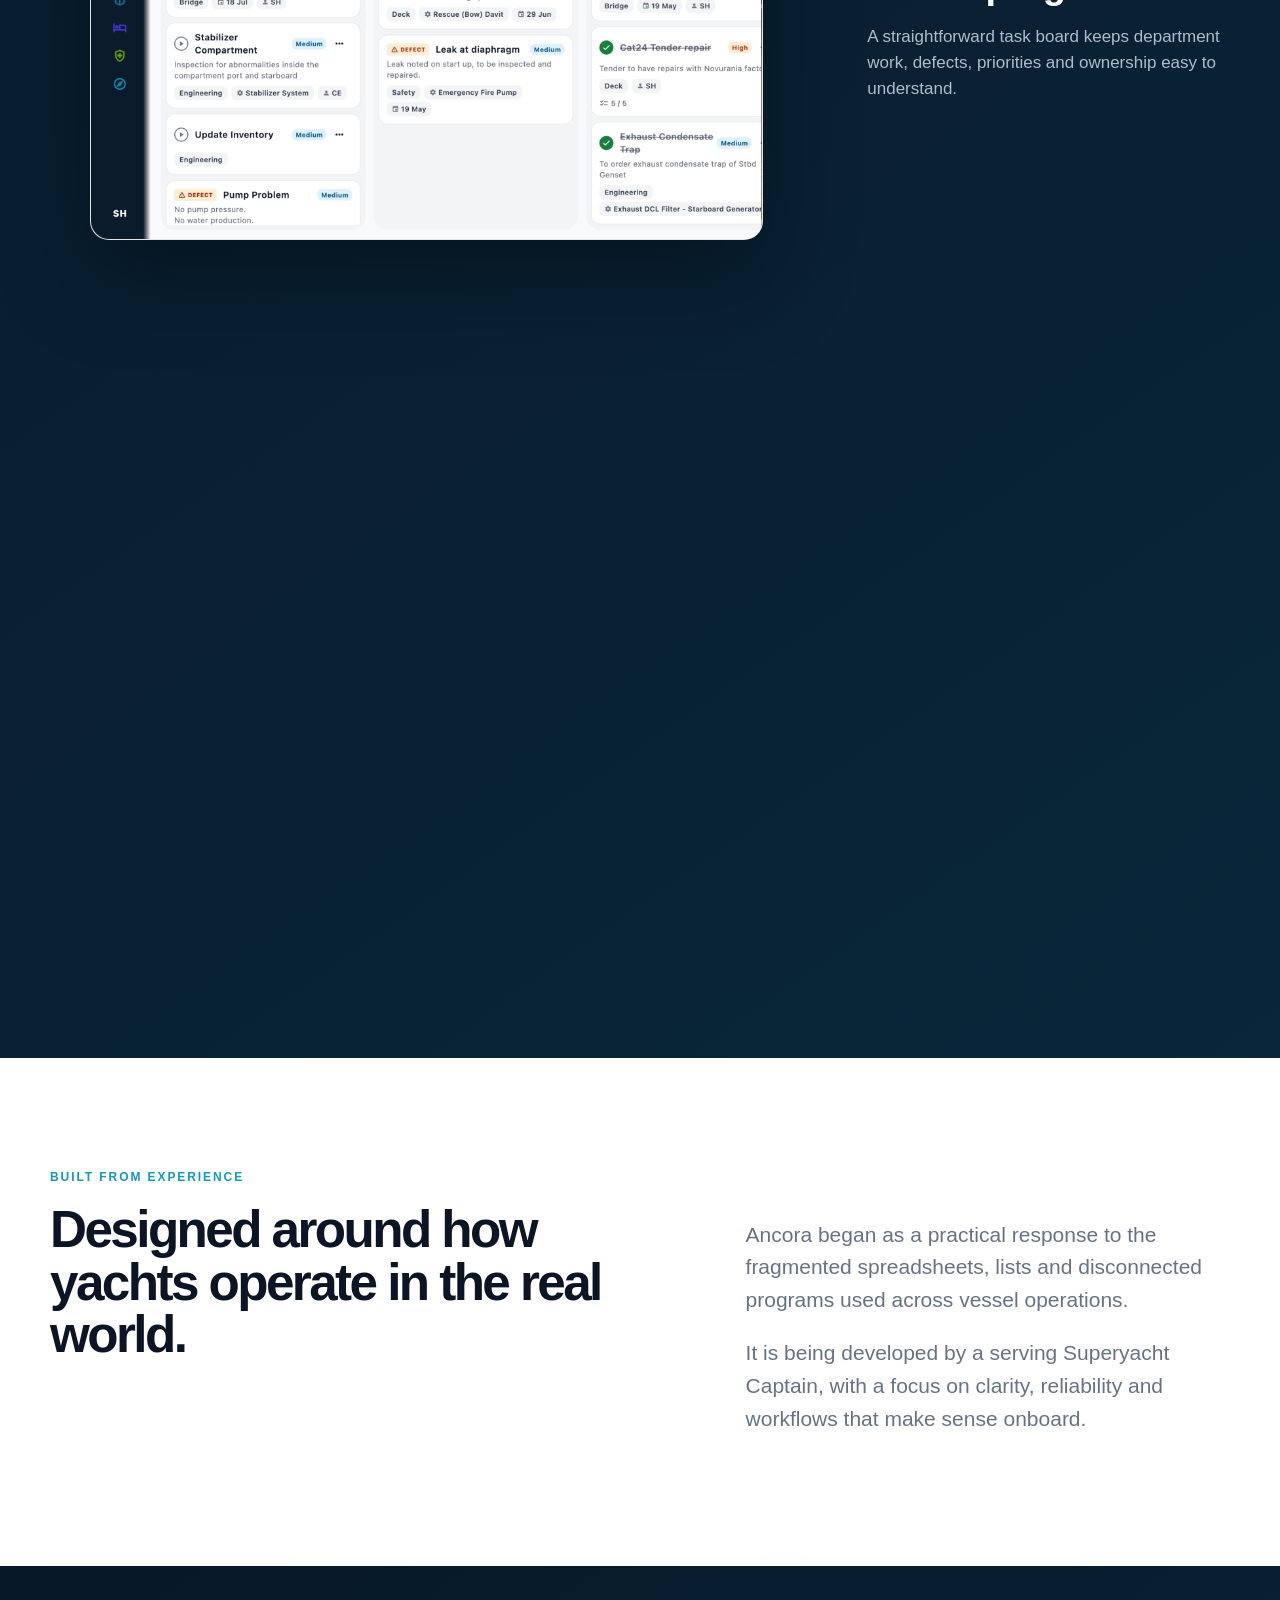
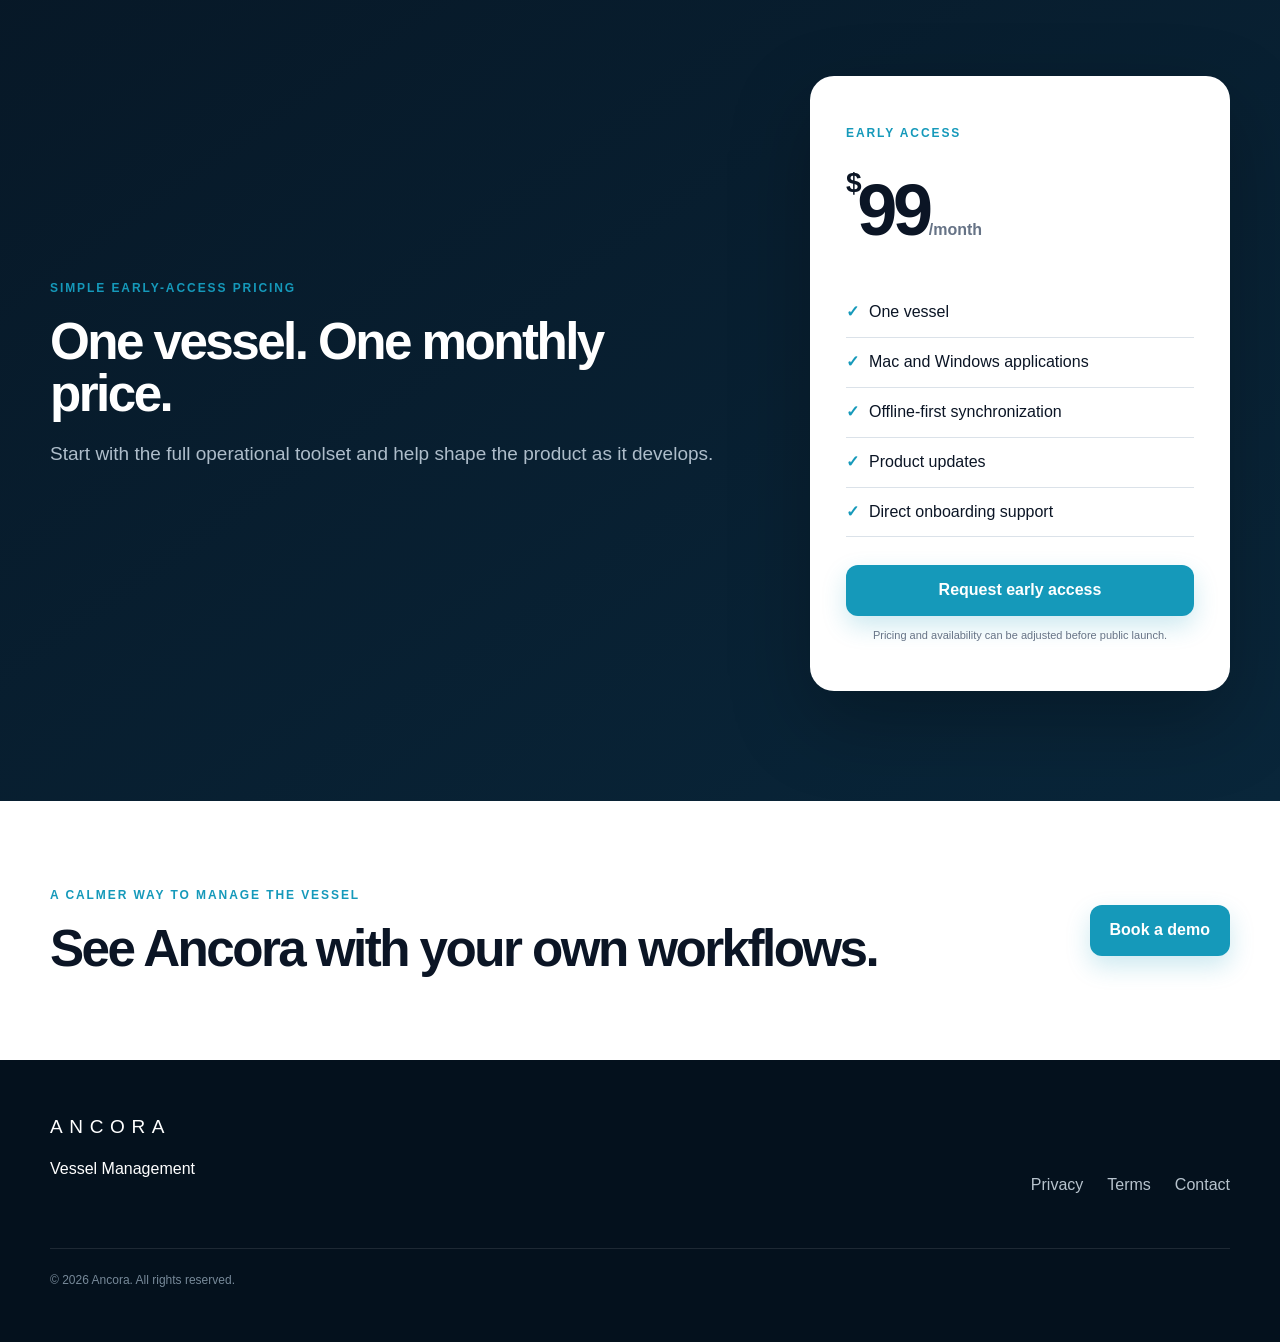
==== commit 809f9e13: "Update index.html" ====
--- a/index.html
+++ b/index.html
@@ -20,7 +20,7 @@
       <a href="#product">Product</a>
       <a href="#pricing">Pricing</a>
       <a href="#about">About</a>
-      <a class="nav-cta" href="mailto:hello@yourdomain.com?subject=Ancora%20demo%20request">Book a demo</a>
+      <a class="nav-cta" href="mailto:admin@ancora-yacht.com?subject=Ancora%20demo%20request">Book a demo</a>
     </nav>
   </header>
 
@@ -31,7 +31,7 @@
         <h1>One clear place to run the vessel.</h1>
         <p class="hero-lead">Organize maintenance, defects, inventory, tasks, certificates and voyage records without forcing every department into a complicated workflow.</p>
         <div class="hero-actions">
-          <a class="button primary" href="mailto:hello@yourdomain.com?subject=Ancora%20demo%20request">Book a demo</a>
+          <a class="button primary" href="mailto:admin@ancora-yacht.com?subject=Ancora%20demo%20request">Book a demo</a>
           <a class="button secondary" href="#product">Explore the product</a>
         </div>
         <div class="platforms" aria-label="Supported platforms">
@@ -105,7 +105,7 @@
       </div>
       <div class="about-copy reveal delay-1">
         <p>Ancora began as a practical response to the fragmented spreadsheets, lists and disconnected programs used across vessel operations.</p>
-        <p>It is being developed by a serving superyacht captain, with a focus on clarity, reliability and workflows that make sense onboard.</p>
+        <p>It is being developed by a serving Superyacht Captain, with a focus on clarity, reliability and workflows that make sense onboard.</p>
       </div>
     </section>
 
@@ -126,7 +126,7 @@
             <li>Product updates</li>
             <li>Direct onboarding support</li>
           </ul>
-          <a class="button primary full" href="mailto:hello@yourdomain.com?subject=Ancora%20early%20access">Request early access</a>
+          <a class="button primary full" href="mailto:admin@ancora-yacht.com?subject=Ancora%20early%20access">Request early access</a>
           <p class="fine-print">Pricing and availability can be adjusted before public launch.</p>
         </div>
       </div>
@@ -134,14 +134,14 @@
 
     <section class="cta-section section-shell reveal">
       <div><p class="eyebrow">A calmer way to manage the vessel</p><h2>See Ancora with your own workflows.</h2></div>
-      <a class="button primary" href="mailto:hello@yourdomain.com?subject=Ancora%20demo%20request">Book a demo</a>
+      <a class="button primary" href="mailto:admin@ancora-yacht.com?subject=Ancora%20demo%20request">Book a demo</a>
     </section>
   </main>
 
   <footer class="site-footer">
     <div class="section-shell footer-grid">
       <div><span class="brand-name">ANCORA</span><p>Vessel Management</p></div>
-      <div><a href="privacy.html">Privacy</a><a href="terms.html">Terms</a><a href="mailto:hello@yourdomain.com">Contact</a></div>
+      <div><a href="privacy.html">Privacy</a><a href="terms.html">Terms</a><a href="mailto:admin@ancora-yacht.com">Contact</a></div>
       <p>© <span id="year"></span> Ancora. All rights reserved.</p>
     </div>
   </footer>
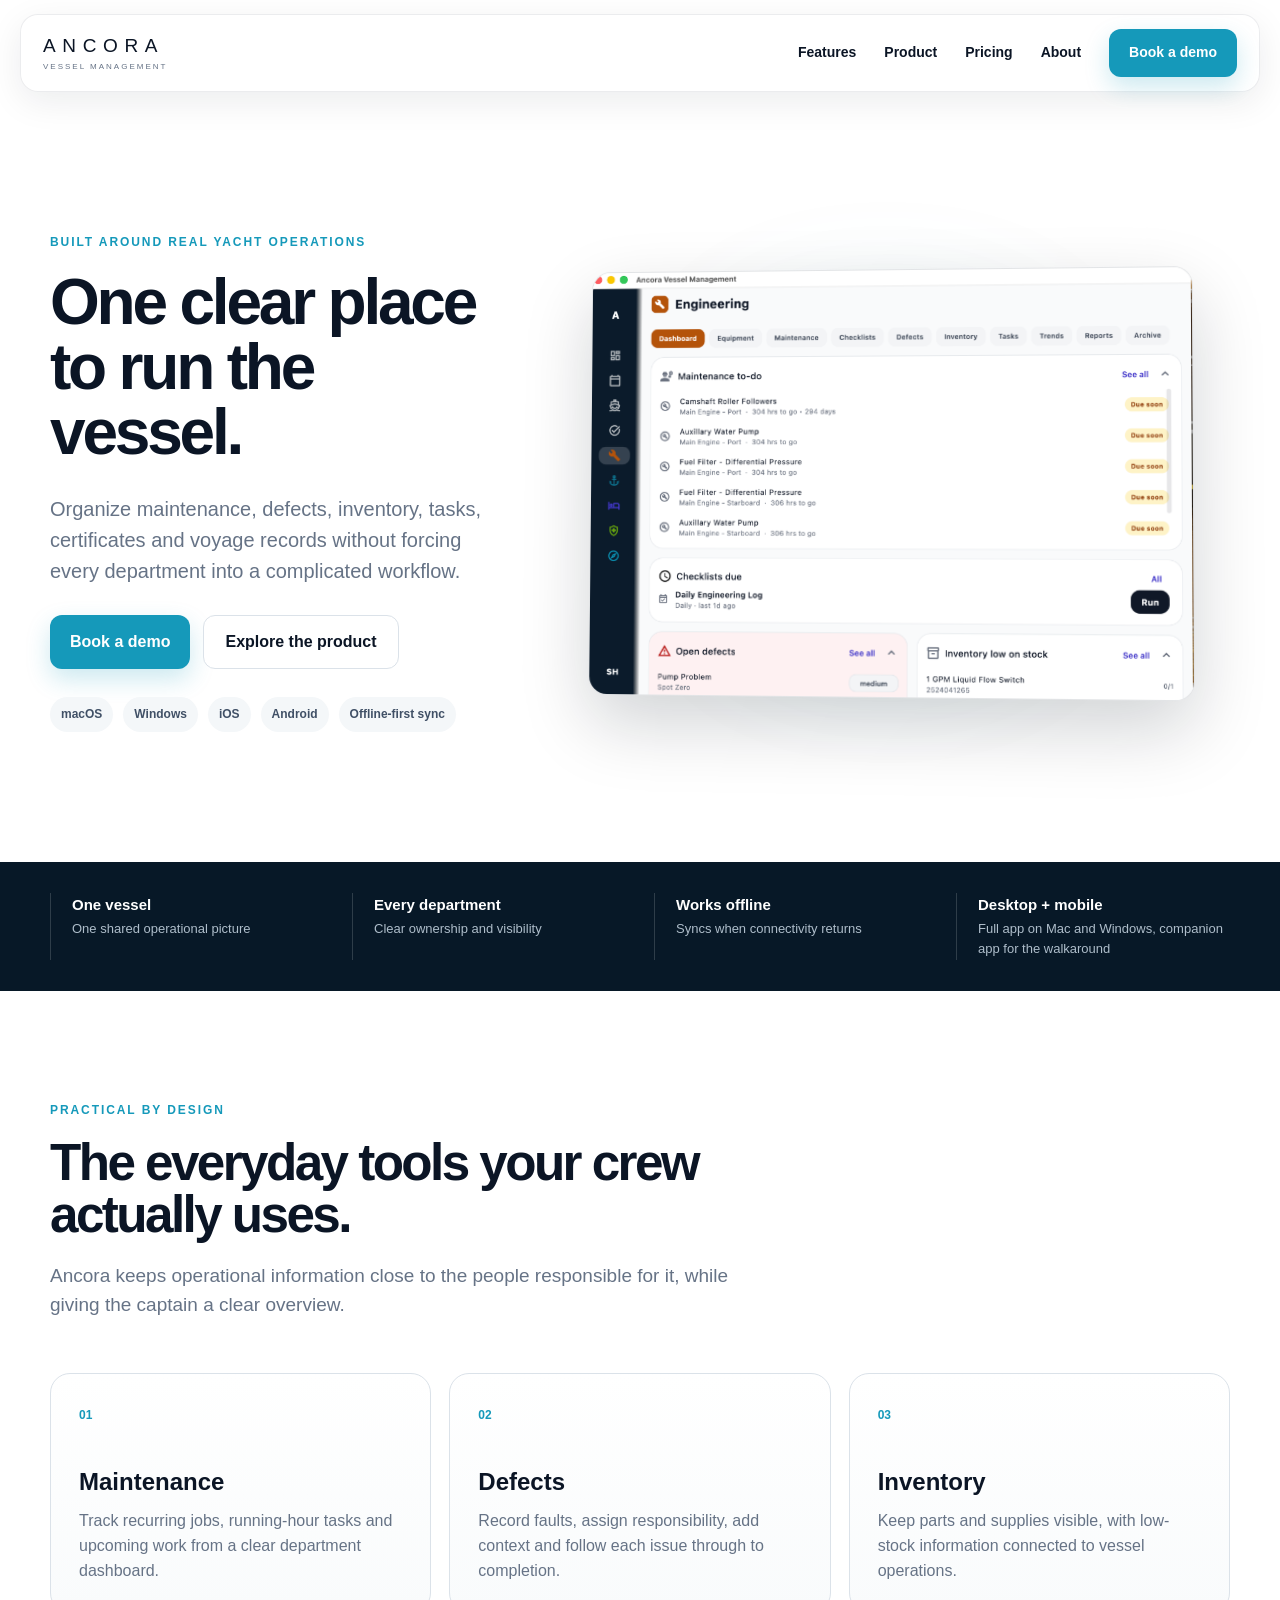
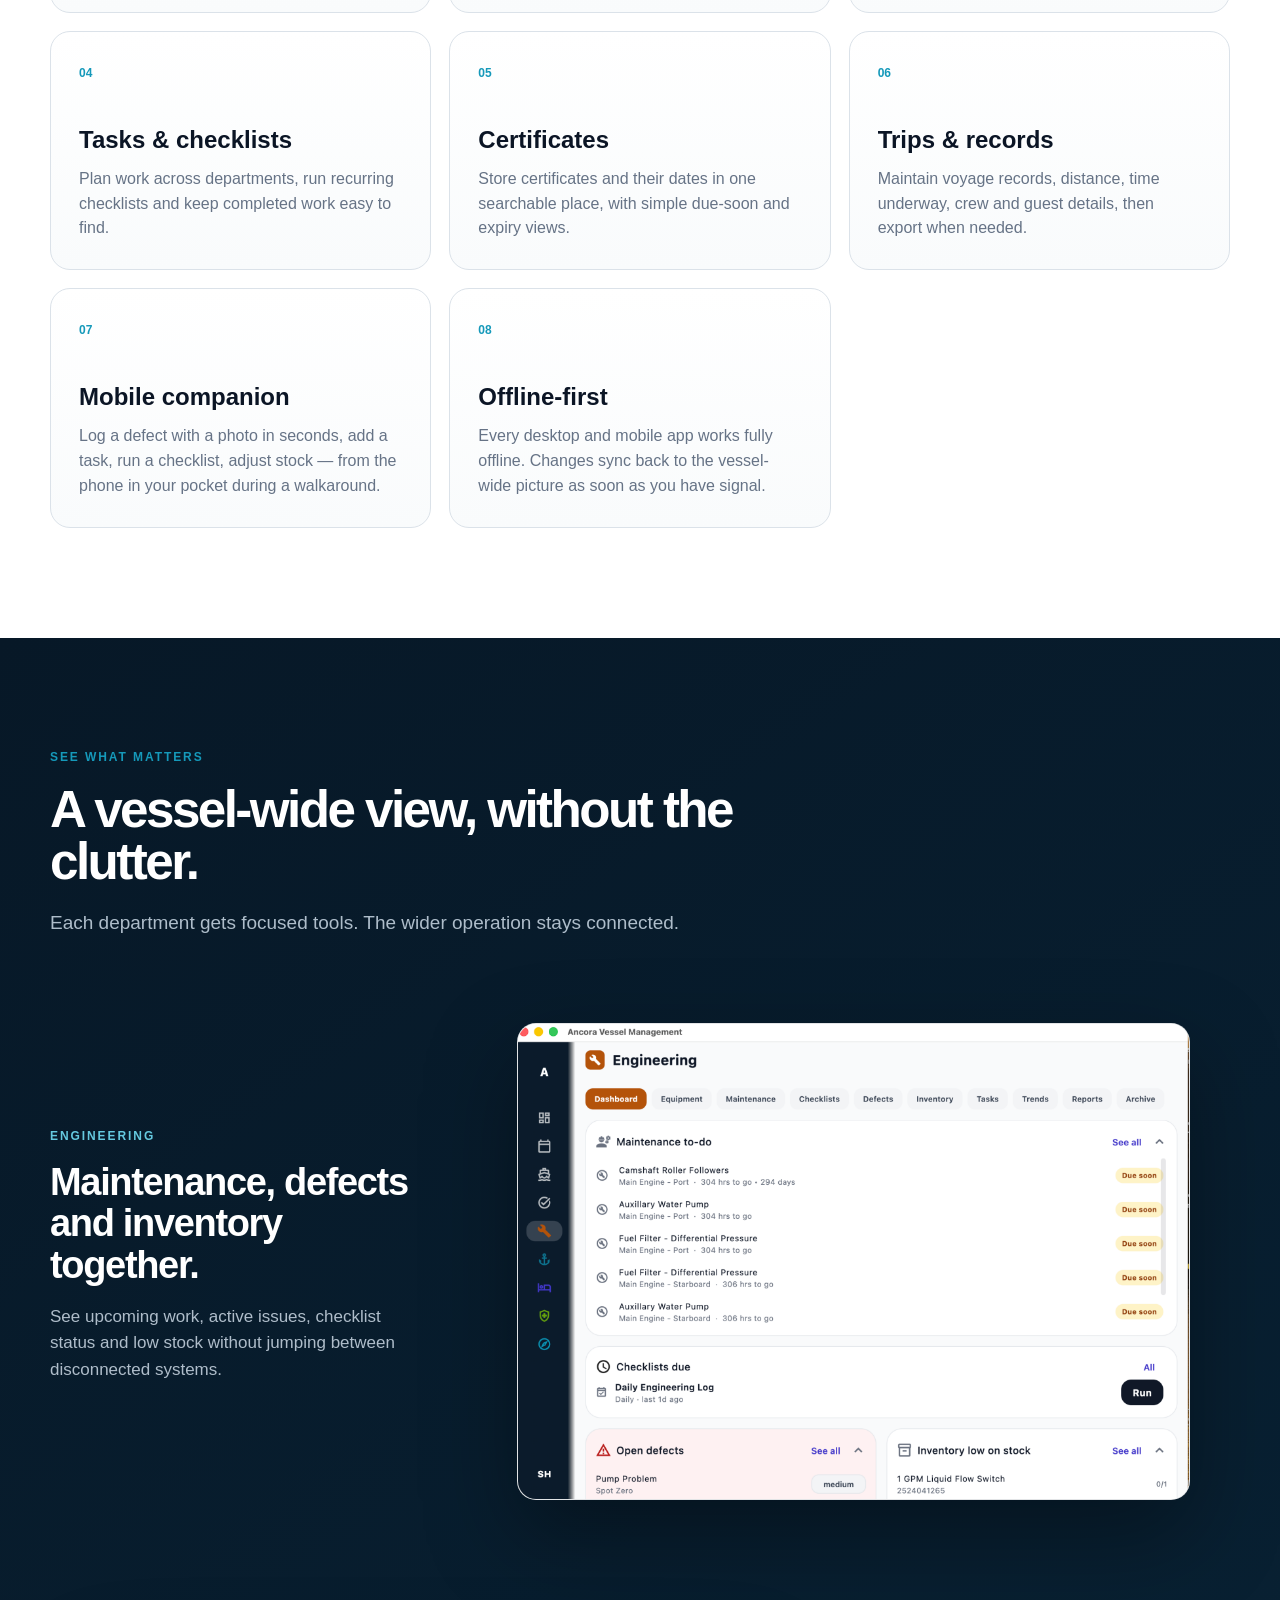
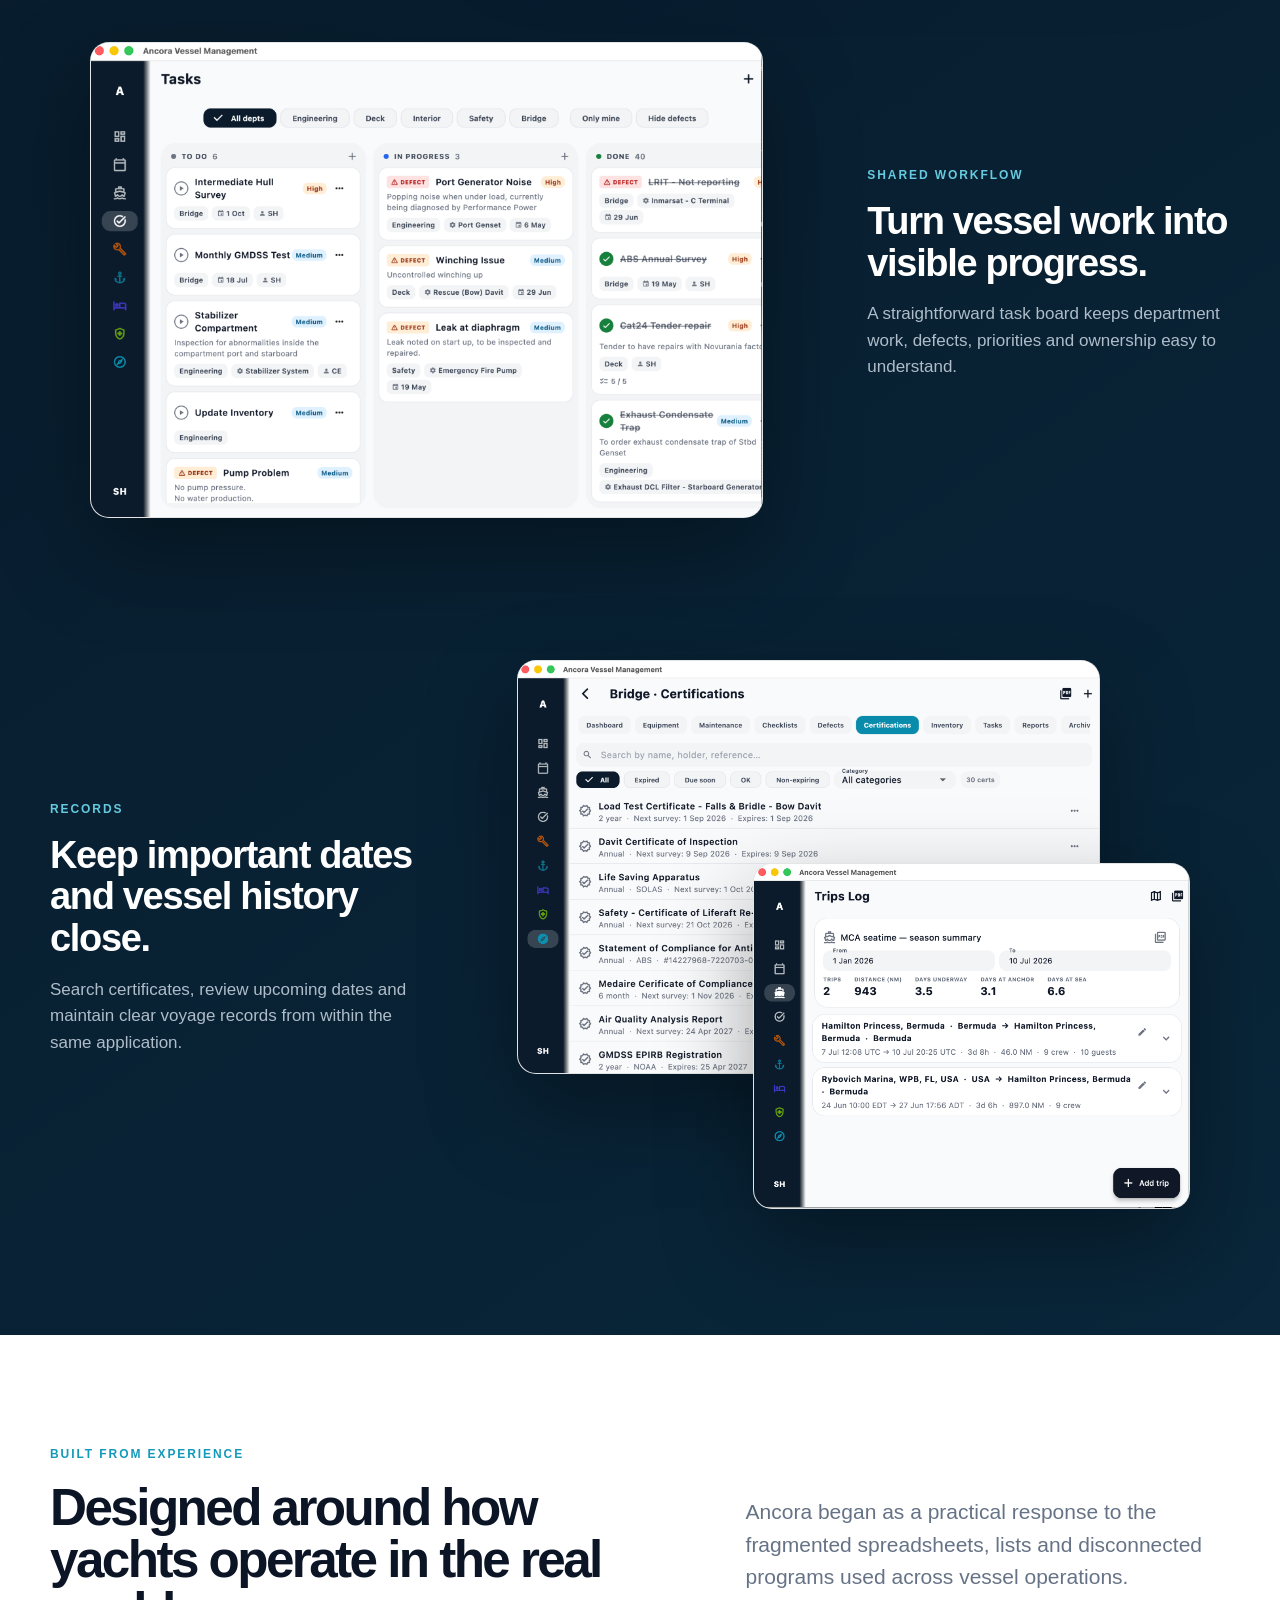
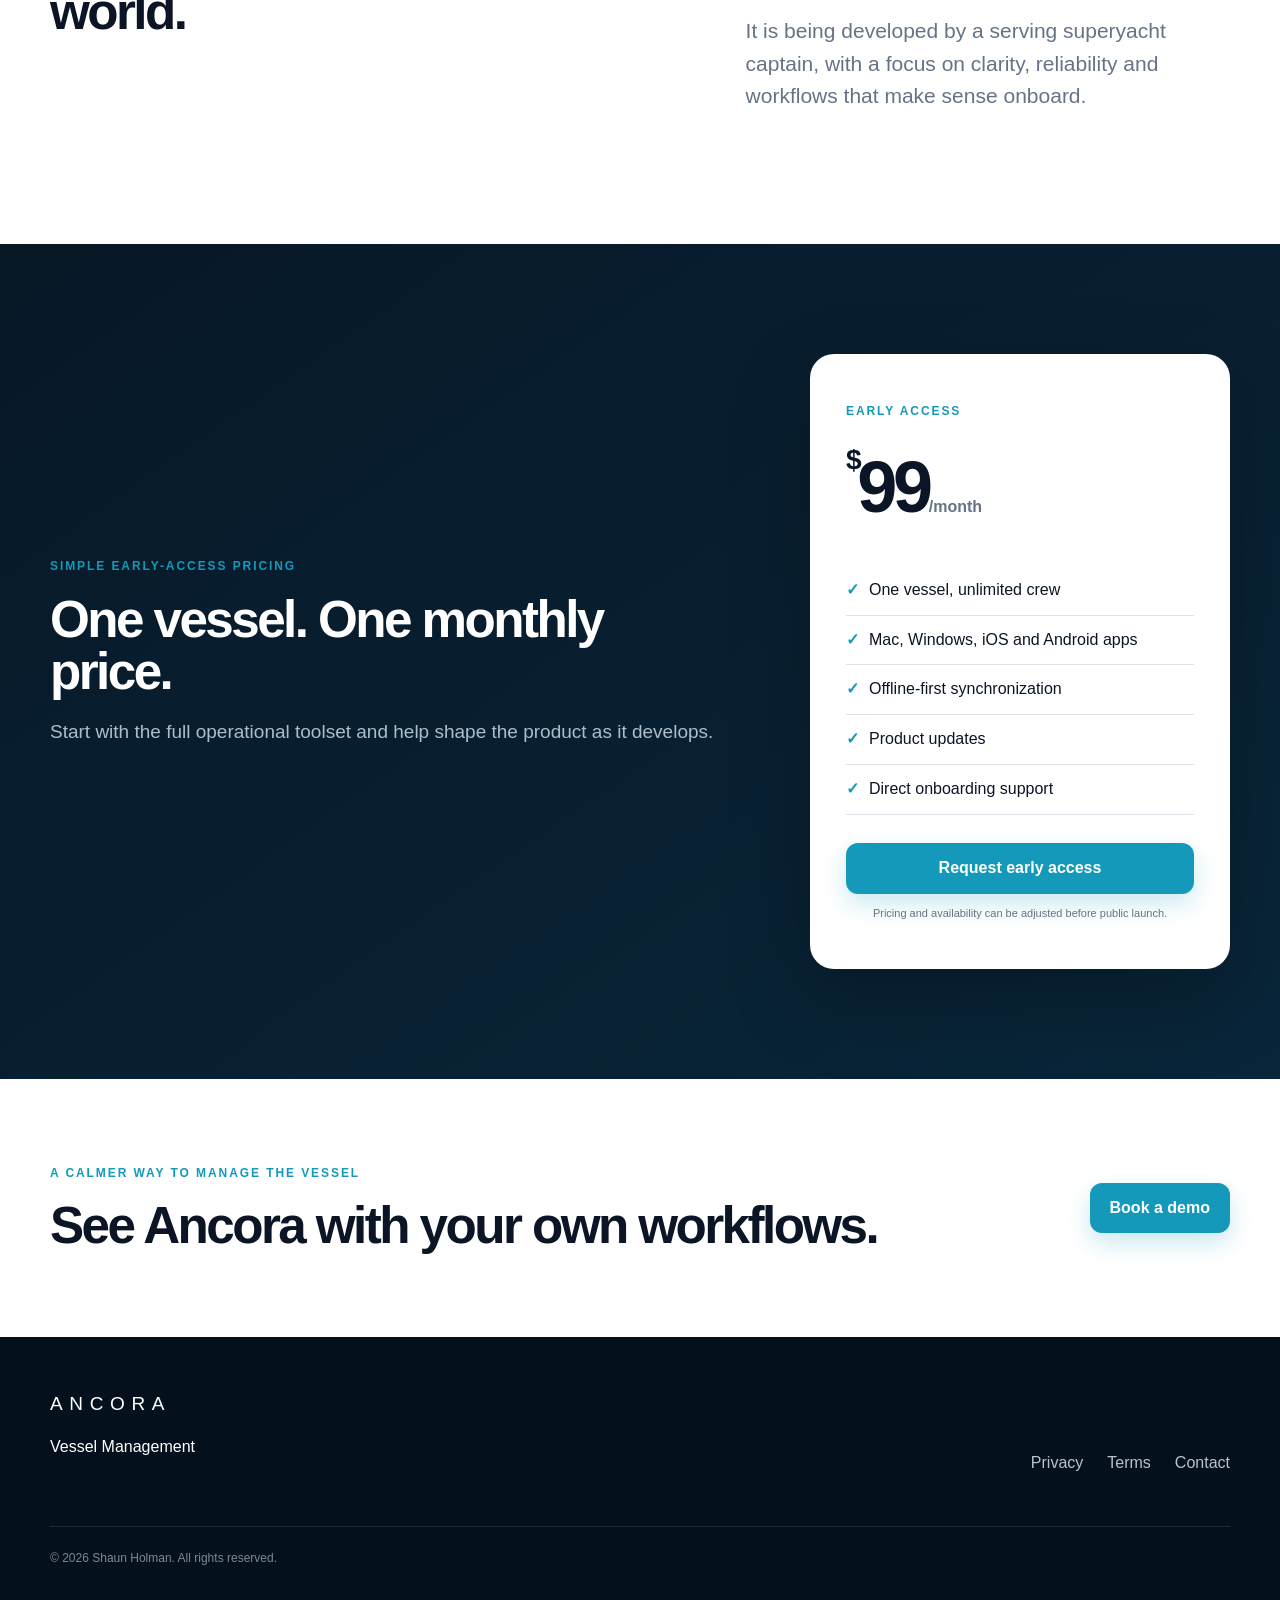
==== commit f96993d1: "Add files via upload" ====
--- a/index.html
+++ b/index.html
@@ -3,7 +3,7 @@
 <head>
   <meta charset="utf-8" />
   <meta name="viewport" content="width=device-width, initial-scale=1" />
-  <meta name="description" content="Ancora Vessel Management brings maintenance, defects, inventory, tasks, certificates and voyage records into one clear desktop application." />
+  <meta name="description" content="Ancora Vessel Management brings maintenance, defects, inventory, tasks, certificates and voyage records into one clear desktop application, with a mobile companion for walkarounds." />
   <meta name="theme-color" content="#071827" />
   <title>Ancora Vessel Management</title>
   <link rel="stylesheet" href="styles.css" />
@@ -20,7 +20,7 @@
       <a href="#product">Product</a>
       <a href="#pricing">Pricing</a>
       <a href="#about">About</a>
-      <a class="nav-cta" href="mailto:admin@ancora-yacht.com?subject=Ancora%20demo%20request">Book a demo</a>
+      <a class="nav-cta" href="mailto:hello@ancora-yacht.com?subject=Ancora%20demo%20request">Book a demo</a>
     </nav>
   </header>
 
@@ -31,11 +31,11 @@
         <h1>One clear place to run the vessel.</h1>
         <p class="hero-lead">Organize maintenance, defects, inventory, tasks, certificates and voyage records without forcing every department into a complicated workflow.</p>
         <div class="hero-actions">
-          <a class="button primary" href="mailto:admin@ancora-yacht.com?subject=Ancora%20demo%20request">Book a demo</a>
+          <a class="button primary" href="mailto:hello@ancora-yacht.com?subject=Ancora%20demo%20request">Book a demo</a>
           <a class="button secondary" href="#product">Explore the product</a>
         </div>
         <div class="platforms" aria-label="Supported platforms">
-          <span>macOS</span><span>Windows</span><span>Offline-first sync</span>
+          <span>macOS</span><span>Windows</span><span>iOS</span><span>Android</span><span>Offline-first sync</span>
         </div>
       </div>
       <div class="hero-product reveal delay-1">
@@ -51,7 +51,7 @@
         <div><strong>One vessel</strong><span>One shared operational picture</span></div>
         <div><strong>Every department</strong><span>Clear ownership and visibility</span></div>
         <div><strong>Works offline</strong><span>Syncs when connectivity returns</span></div>
-        <div><strong>Built for desktop</strong><span>Mac and Windows</span></div>
+        <div><strong>Desktop + mobile</strong><span>Full app on Mac and Windows, companion app for the walkaround</span></div>
       </div>
     </section>
 
@@ -65,9 +65,11 @@
         <article class="feature-card reveal"><span class="feature-number">01</span><h3>Maintenance</h3><p>Track recurring jobs, running-hour tasks and upcoming work from a clear department dashboard.</p></article>
         <article class="feature-card reveal delay-1"><span class="feature-number">02</span><h3>Defects</h3><p>Record faults, assign responsibility, add context and follow each issue through to completion.</p></article>
         <article class="feature-card reveal delay-2"><span class="feature-number">03</span><h3>Inventory</h3><p>Keep parts and supplies visible, with low-stock information connected to vessel operations.</p></article>
-        <article class="feature-card reveal"><span class="feature-number">04</span><h3>Tasks & checklists</h3><p>Plan work across departments, run recurring checklists and keep completed work easy to find.</p></article>
+        <article class="feature-card reveal"><span class="feature-number">04</span><h3>Tasks &amp; checklists</h3><p>Plan work across departments, run recurring checklists and keep completed work easy to find.</p></article>
         <article class="feature-card reveal delay-1"><span class="feature-number">05</span><h3>Certificates</h3><p>Store certificates and their dates in one searchable place, with simple due-soon and expiry views.</p></article>
-        <article class="feature-card reveal delay-2"><span class="feature-number">06</span><h3>Trips & records</h3><p>Maintain voyage records, distance, time underway, crew and guest details, then export when needed.</p></article>
+        <article class="feature-card reveal delay-2"><span class="feature-number">06</span><h3>Trips &amp; records</h3><p>Maintain voyage records, distance, time underway, crew and guest details, then export when needed.</p></article>
+        <article class="feature-card reveal"><span class="feature-number">07</span><h3>Mobile companion</h3><p>Log a defect with a photo in seconds, add a task, run a checklist, adjust stock &mdash; from the phone in your pocket during a walkaround.</p></article>
+        <article class="feature-card reveal delay-1"><span class="feature-number">08</span><h3>Offline-first</h3><p>Every desktop and mobile app works fully offline. Changes sync back to the vessel-wide picture as soon as you have signal.</p></article>
       </div>
     </section>
 
@@ -105,7 +107,7 @@
       </div>
       <div class="about-copy reveal delay-1">
         <p>Ancora began as a practical response to the fragmented spreadsheets, lists and disconnected programs used across vessel operations.</p>
-        <p>It is being developed by a serving Superyacht Captain, with a focus on clarity, reliability and workflows that make sense onboard.</p>
+        <p>It is being developed by a serving superyacht captain, with a focus on clarity, reliability and workflows that make sense onboard.</p>
       </div>
     </section>
 
@@ -120,13 +122,13 @@
           <p class="price-label">Early access</p>
           <div class="price"><span>$</span>99<small>/month</small></div>
           <ul>
-            <li>One vessel</li>
-            <li>Mac and Windows applications</li>
+            <li>One vessel, unlimited crew</li>
+            <li>Mac, Windows, iOS and Android apps</li>
             <li>Offline-first synchronization</li>
             <li>Product updates</li>
             <li>Direct onboarding support</li>
           </ul>
-          <a class="button primary full" href="mailto:admin@ancora-yacht.com?subject=Ancora%20early%20access">Request early access</a>
+          <a class="button primary full" href="mailto:hello@ancora-yacht.com?subject=Ancora%20early%20access">Request early access</a>
           <p class="fine-print">Pricing and availability can be adjusted before public launch.</p>
         </div>
       </div>
@@ -134,15 +136,15 @@
 
     <section class="cta-section section-shell reveal">
       <div><p class="eyebrow">A calmer way to manage the vessel</p><h2>See Ancora with your own workflows.</h2></div>
-      <a class="button primary" href="mailto:admin@ancora-yacht.com?subject=Ancora%20demo%20request">Book a demo</a>
+      <a class="button primary" href="mailto:hello@ancora-yacht.com?subject=Ancora%20demo%20request">Book a demo</a>
     </section>
   </main>
 
   <footer class="site-footer">
     <div class="section-shell footer-grid">
       <div><span class="brand-name">ANCORA</span><p>Vessel Management</p></div>
-      <div><a href="privacy.html">Privacy</a><a href="terms.html">Terms</a><a href="mailto:admin@ancora-yacht.com">Contact</a></div>
-      <p>© <span id="year"></span> Ancora. All rights reserved.</p>
+      <div><a href="privacy.html">Privacy</a><a href="terms.html">Terms</a><a href="mailto:hello@ancora-yacht.com">Contact</a></div>
+      <p>&copy; <span id="year"></span> Shaun Holman. All rights reserved.</p>
     </div>
   </footer>
   <script src="script.js"></script>
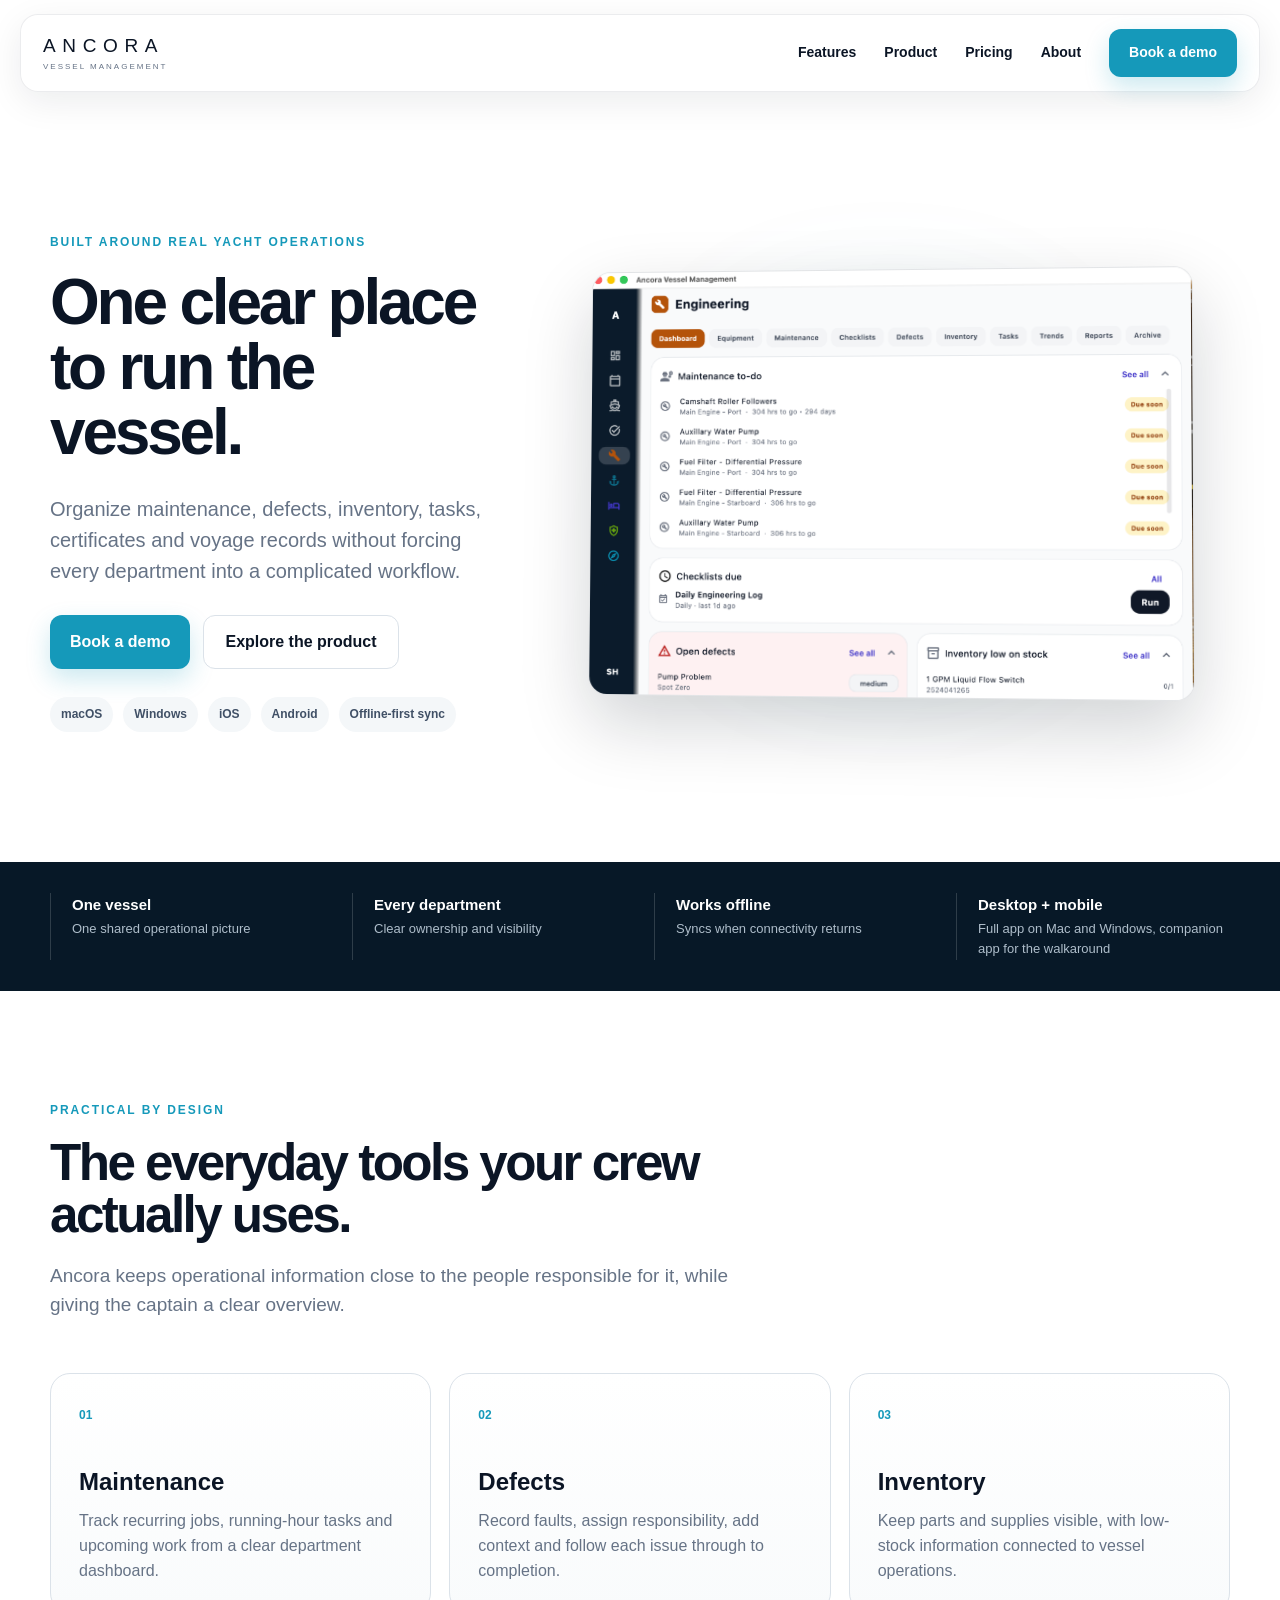
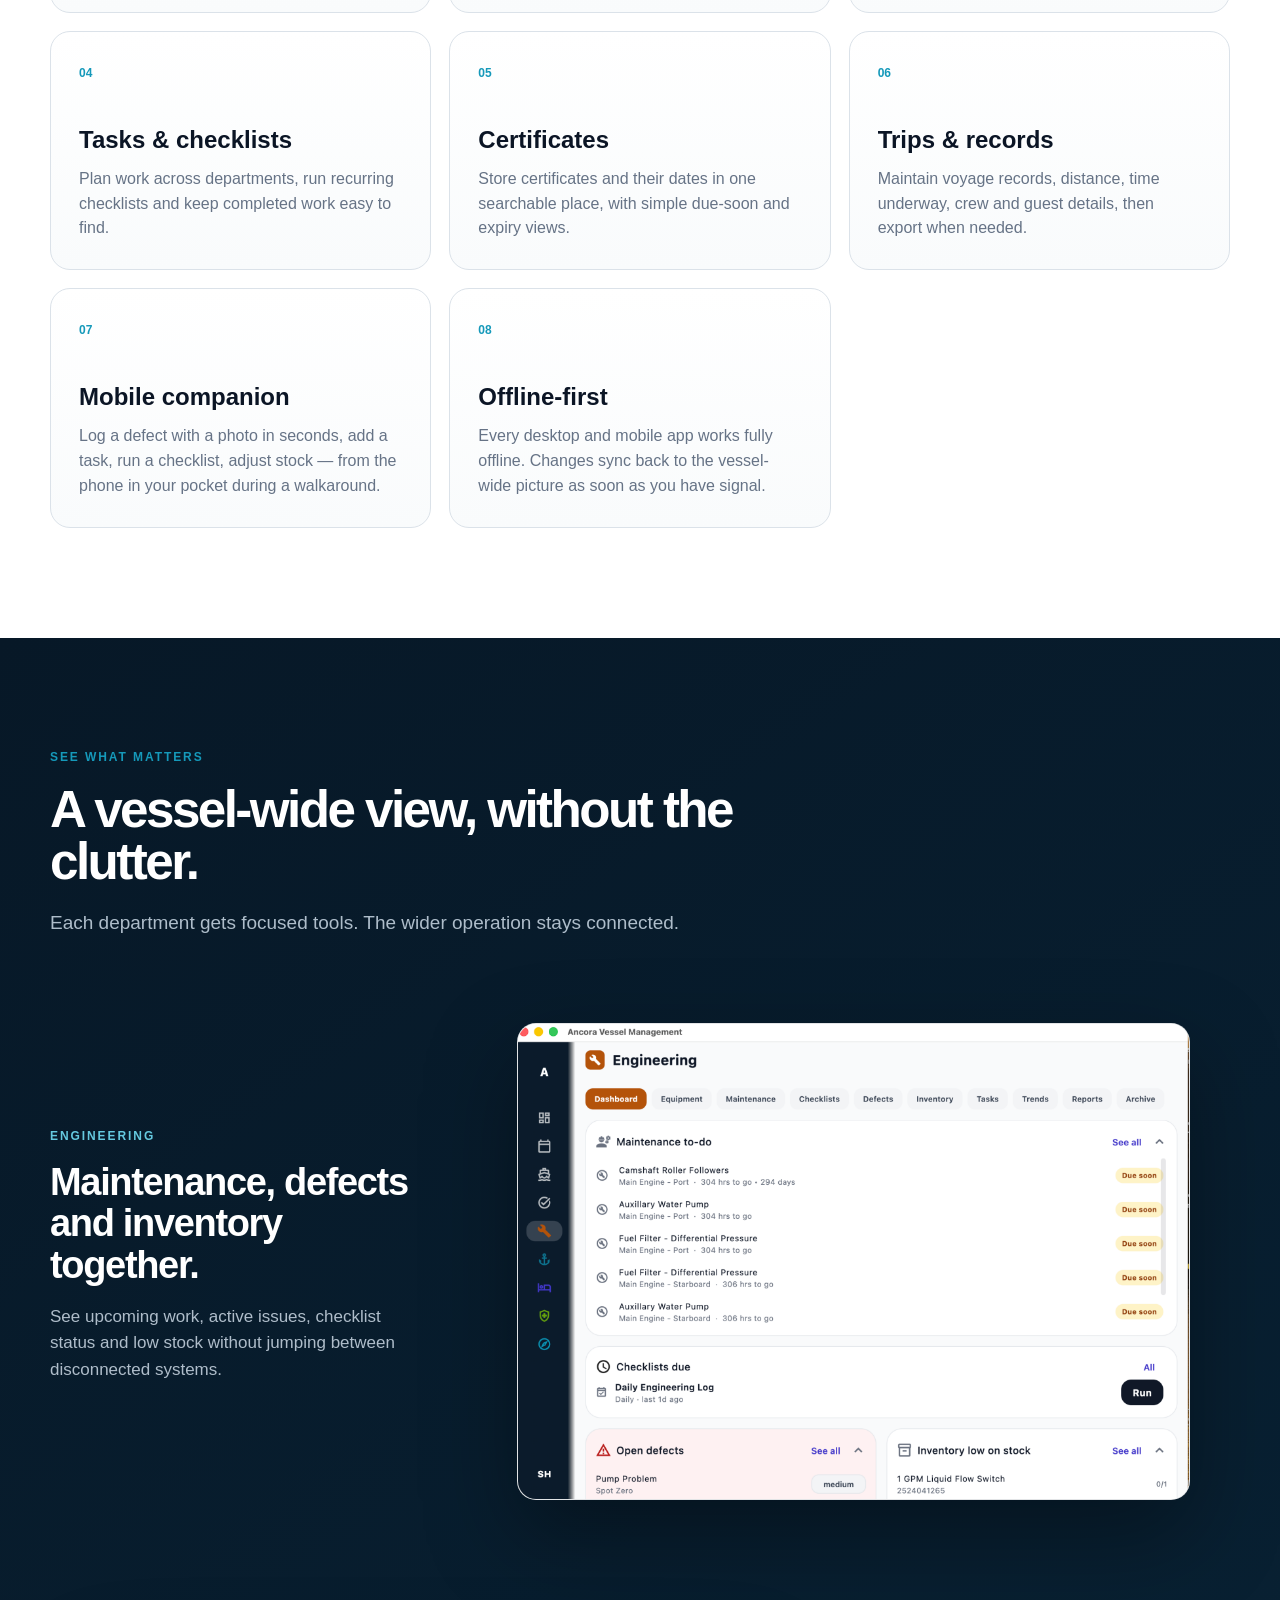
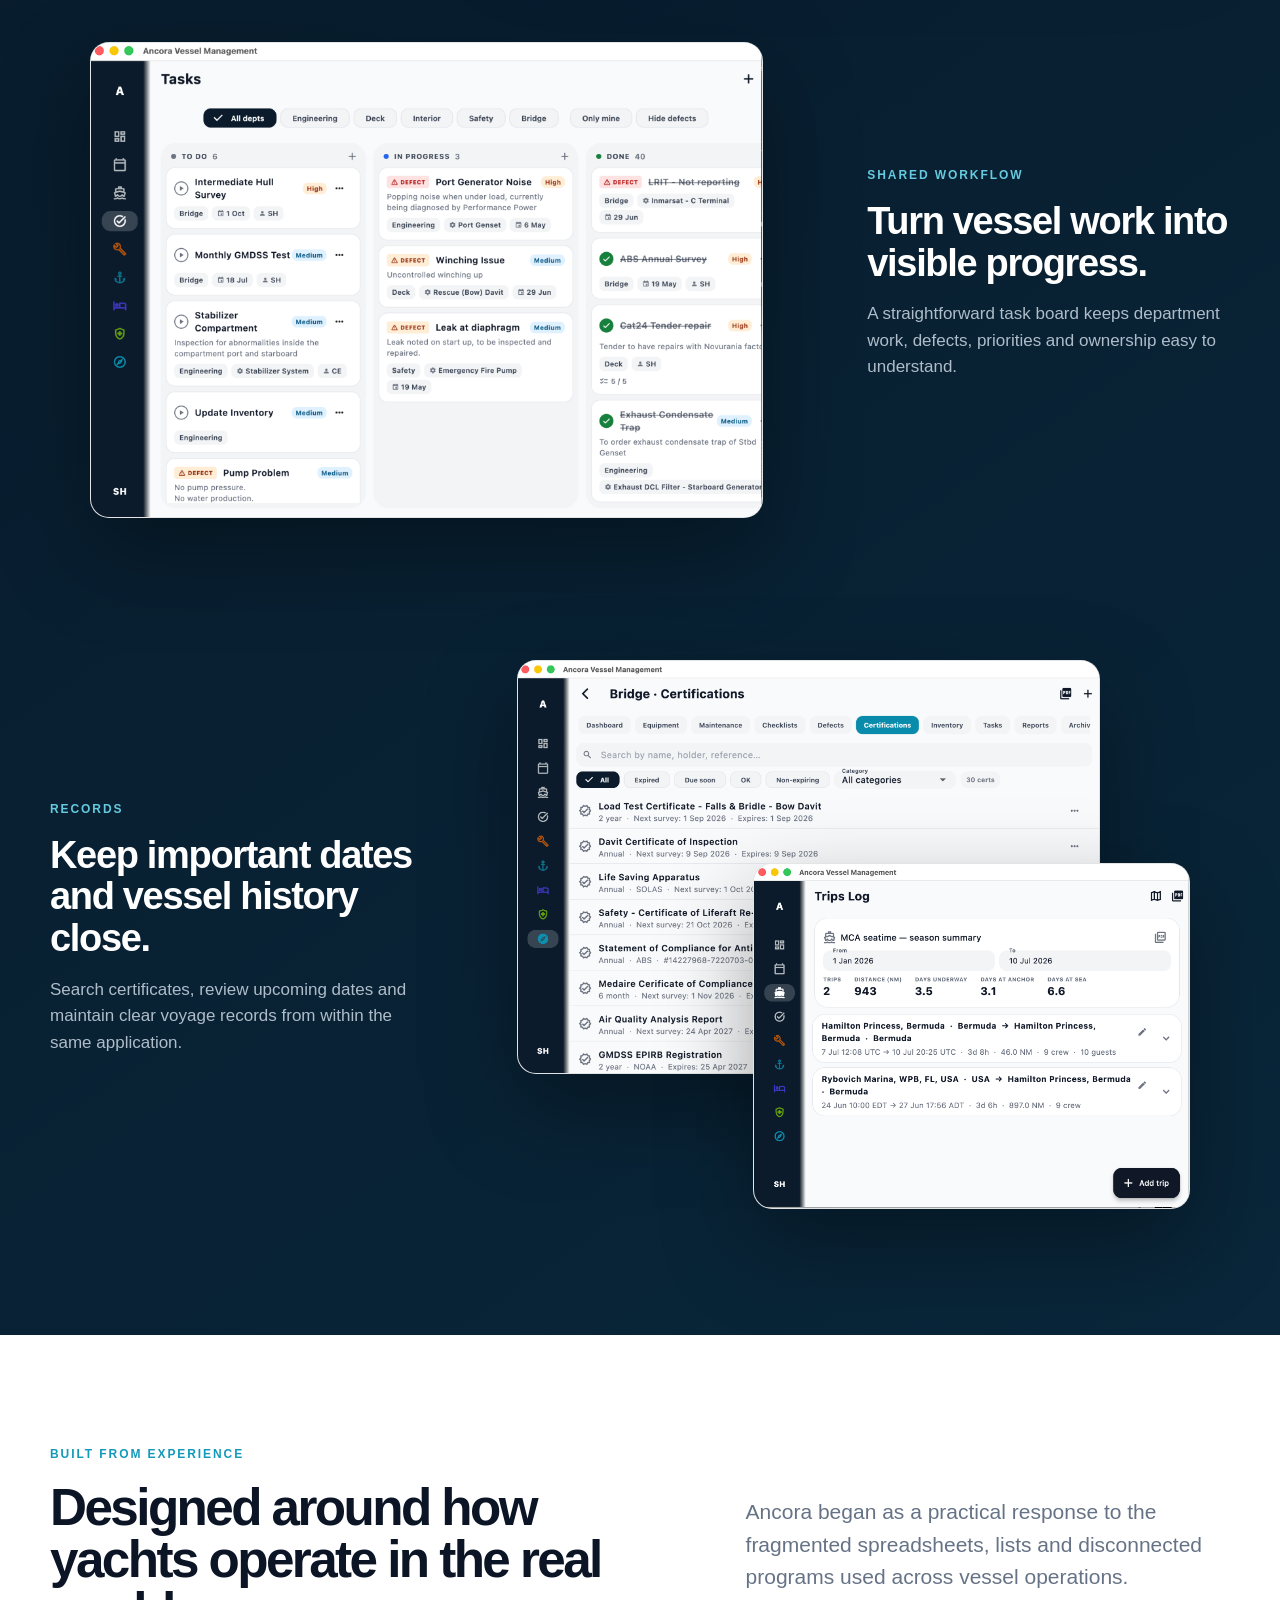
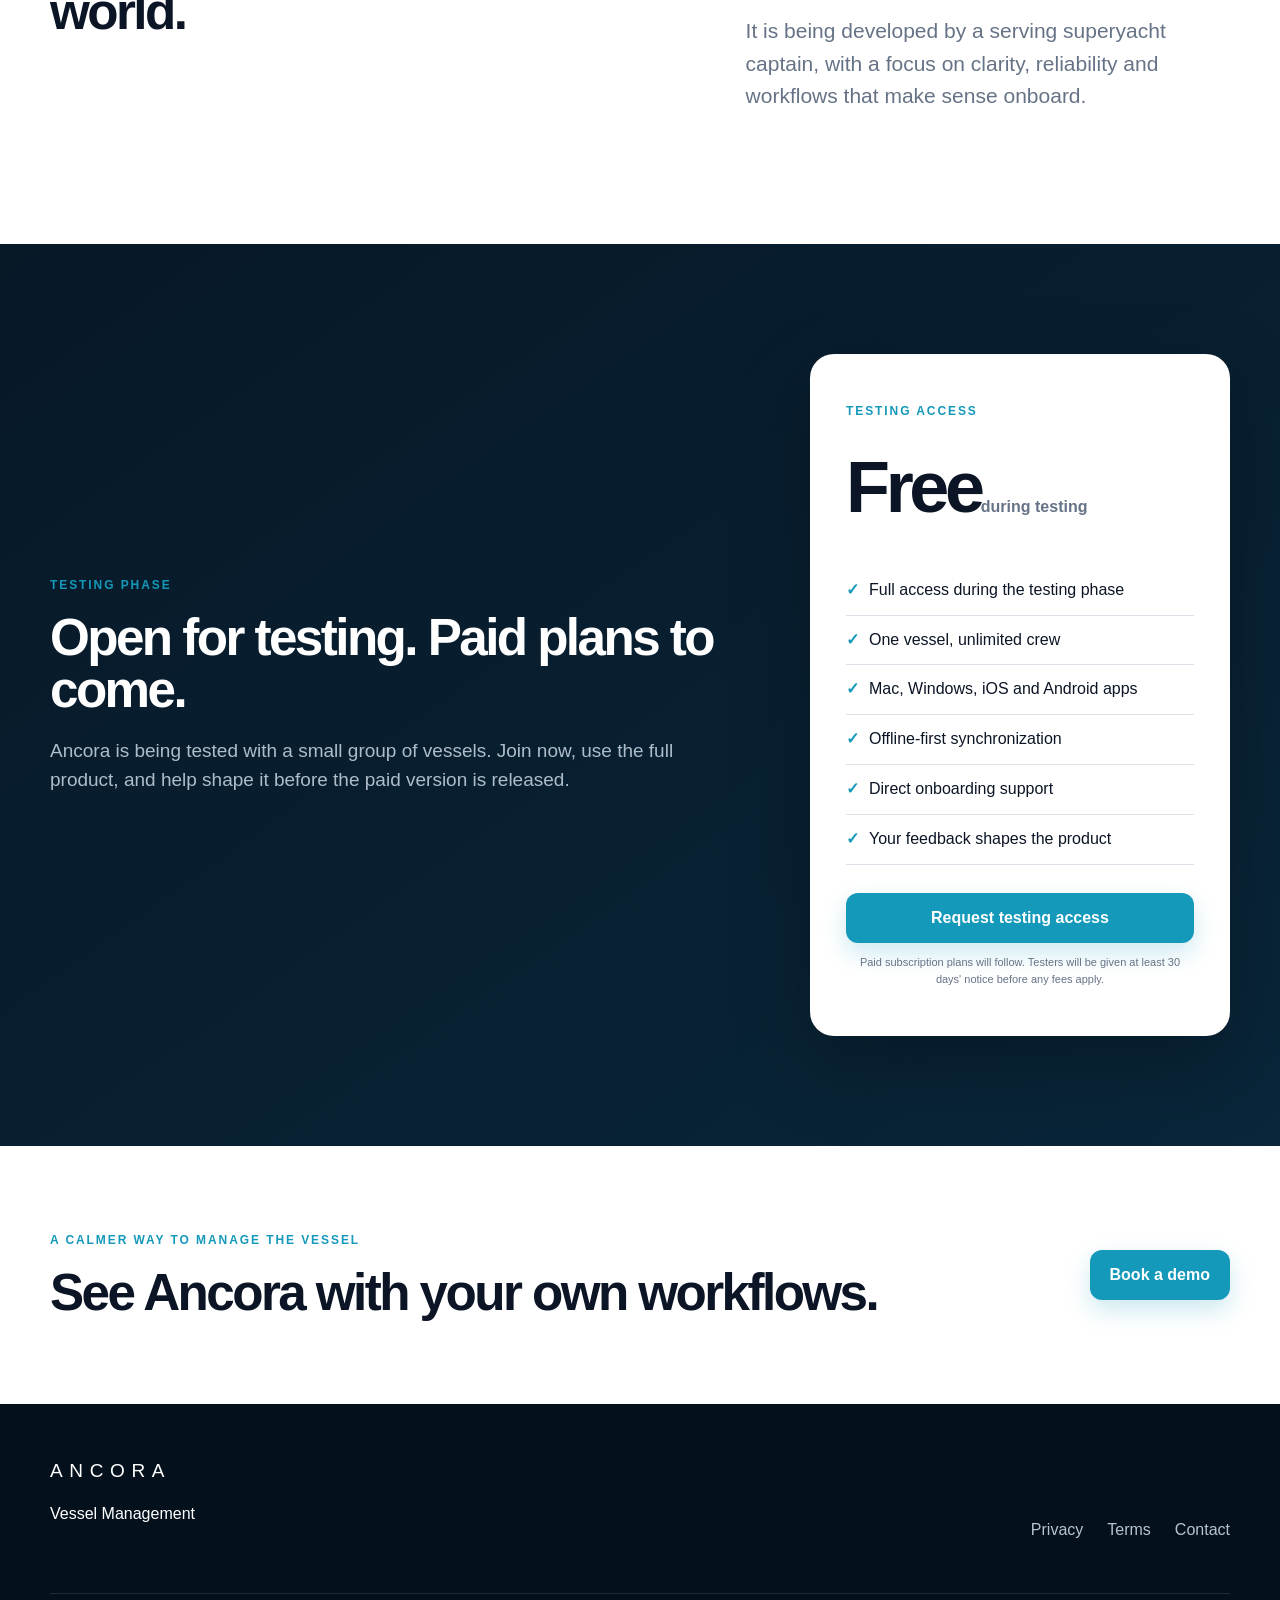
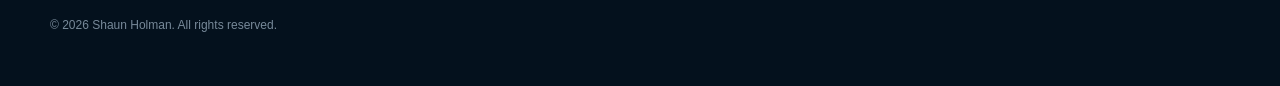
==== commit 479e7de1: "Add files via upload" ====
--- a/index.html
+++ b/index.html
@@ -114,22 +114,23 @@
     <section id="pricing" class="section pricing-section">
       <div class="section-shell pricing-layout">
         <div class="section-heading light reveal">
-          <p class="eyebrow">Simple early-access pricing</p>
-          <h2>One vessel. One monthly price.</h2>
-          <p>Start with the full operational toolset and help shape the product as it develops.</p>
+          <p class="eyebrow">Testing phase</p>
+          <h2>Open for testing. Paid plans to come.</h2>
+          <p>Ancora is being tested with a small group of vessels. Join now, use the full product, and help shape it before the paid version is released.</p>
         </div>
         <div class="pricing-card reveal delay-1">
-          <p class="price-label">Early access</p>
-          <div class="price"><span>$</span>99<small>/month</small></div>
+          <p class="price-label">Testing access</p>
+          <div class="price">Free<small>during testing</small></div>
           <ul>
+            <li>Full access during the testing phase</li>
             <li>One vessel, unlimited crew</li>
             <li>Mac, Windows, iOS and Android apps</li>
             <li>Offline-first synchronization</li>
-            <li>Product updates</li>
             <li>Direct onboarding support</li>
+            <li>Your feedback shapes the product</li>
           </ul>
-          <a class="button primary full" href="mailto:hello@ancora-yacht.com?subject=Ancora%20early%20access">Request early access</a>
-          <p class="fine-print">Pricing and availability can be adjusted before public launch.</p>
+          <a class="button primary full" href="mailto:hello@ancora-yacht.com?subject=Ancora%20testing%20access">Request testing access</a>
+          <p class="fine-print">Paid subscription plans will follow. Testers will be given at least 30 days' notice before any fees apply.</p>
         </div>
       </div>
     </section>
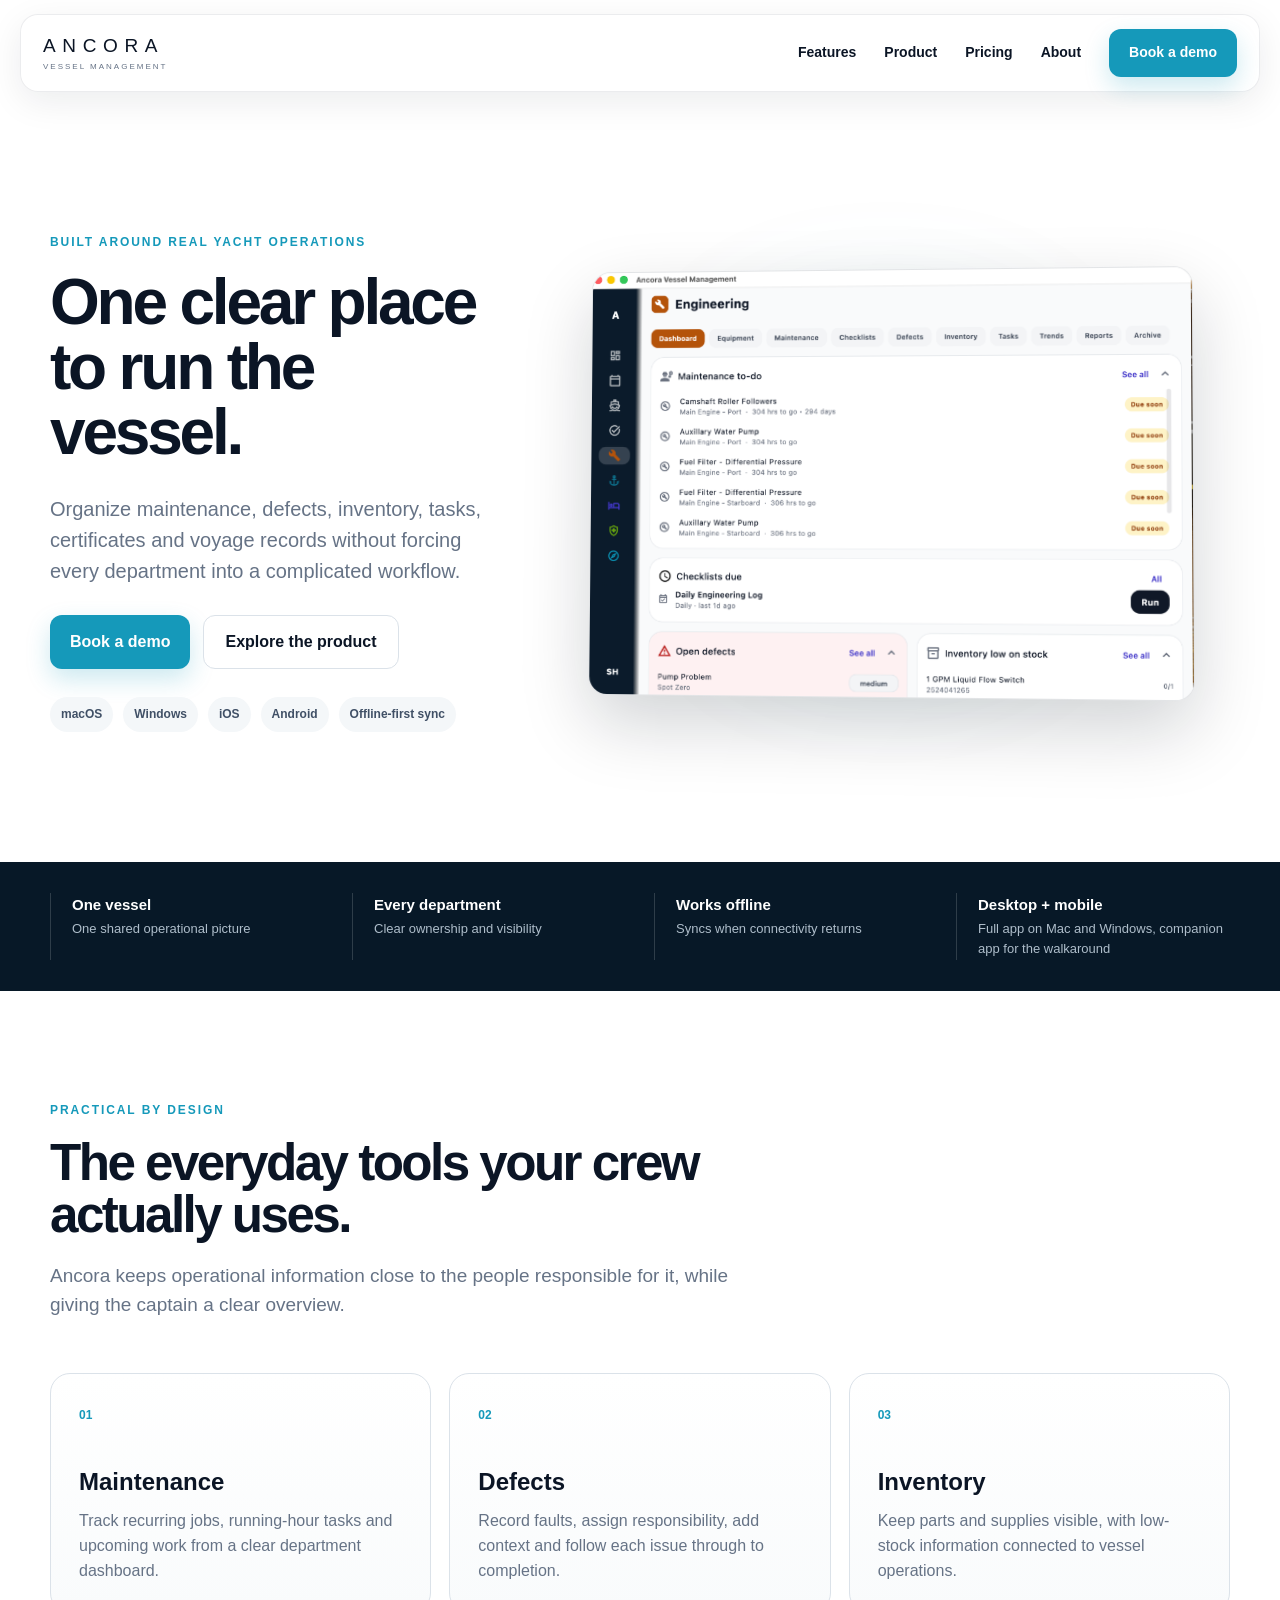
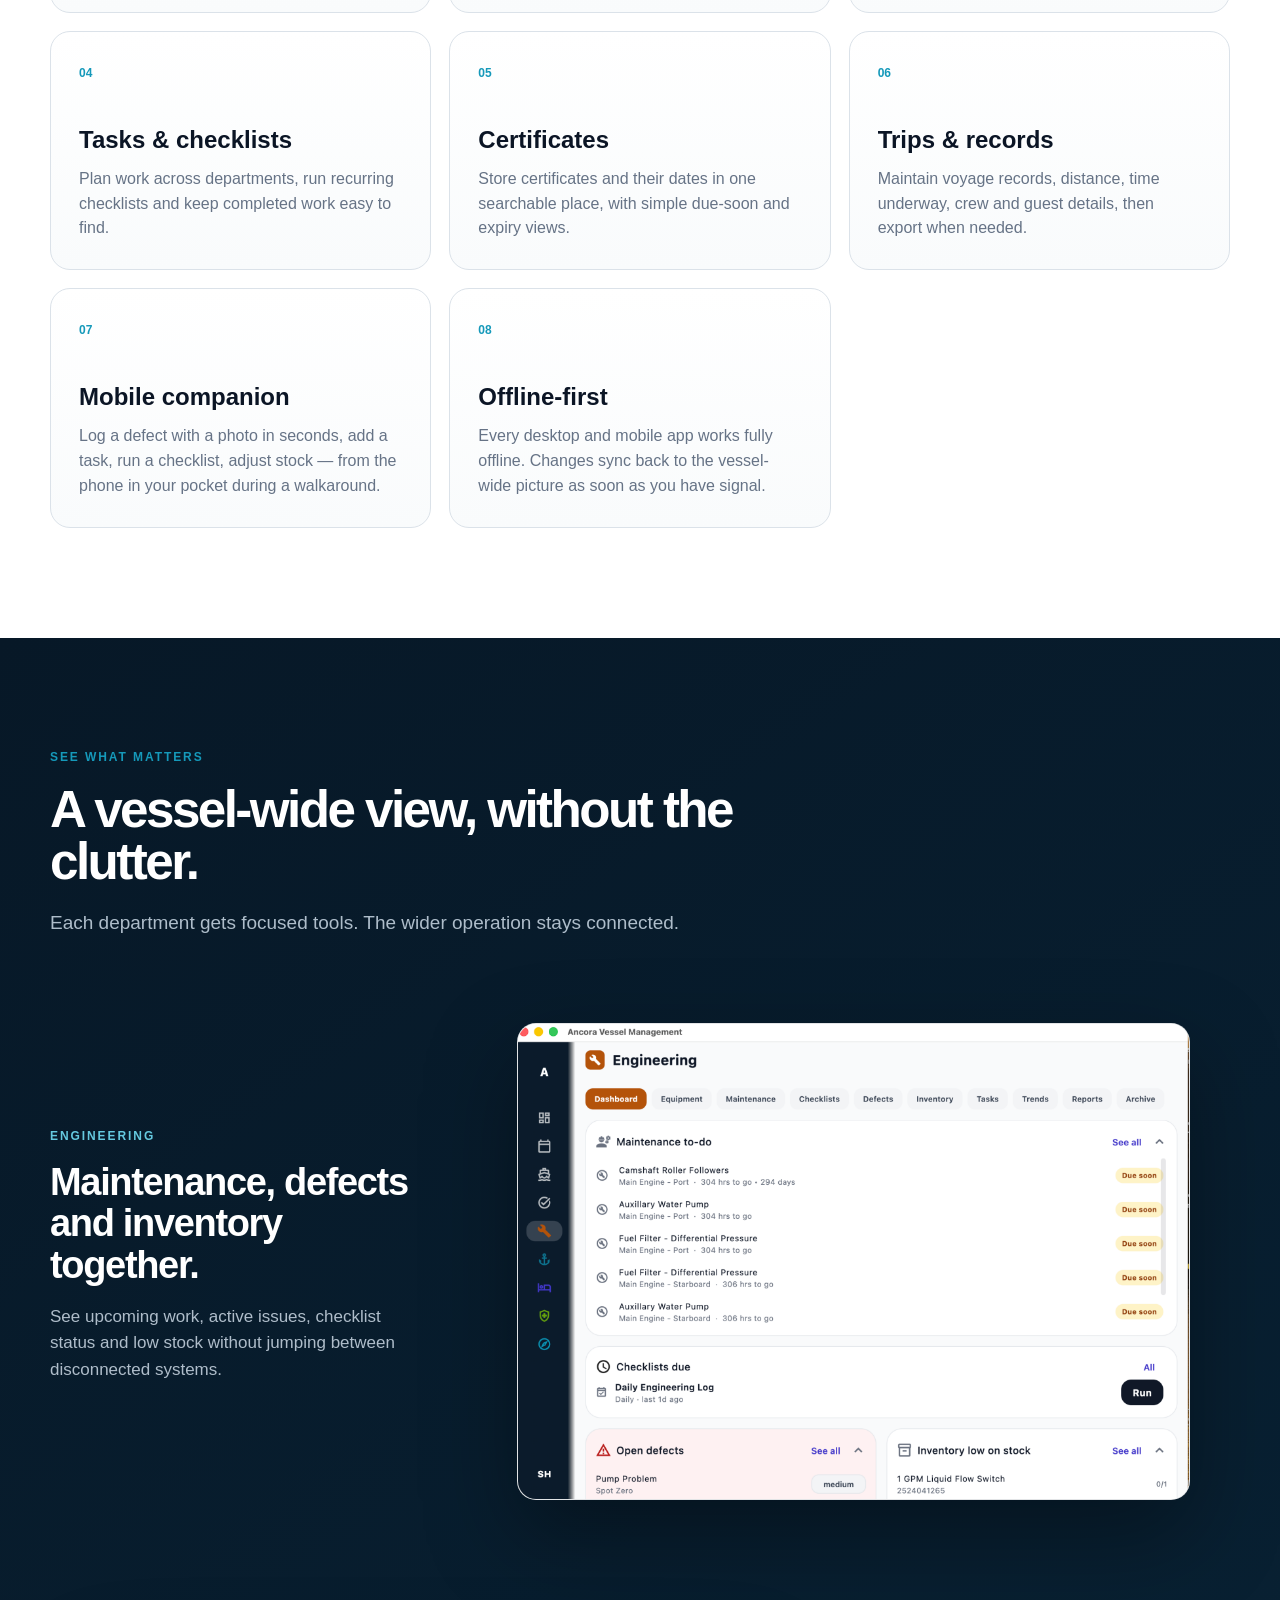
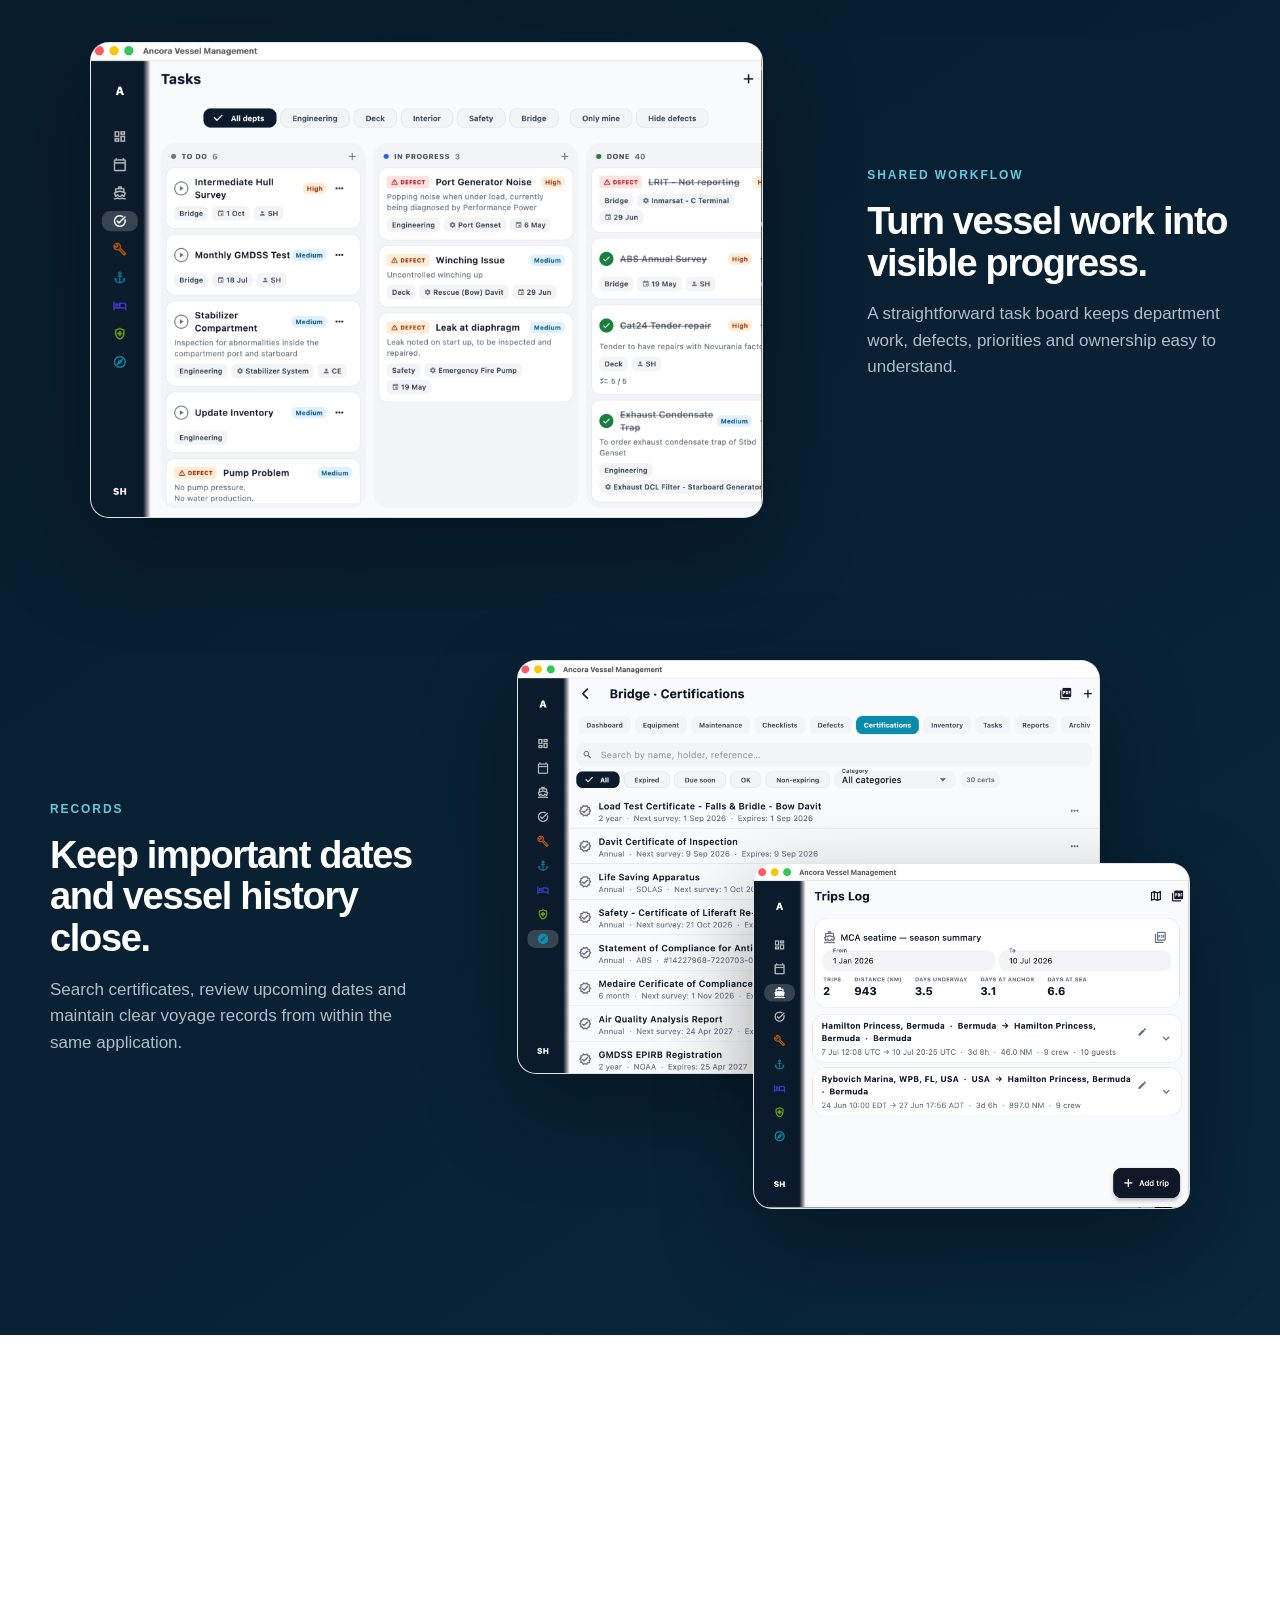
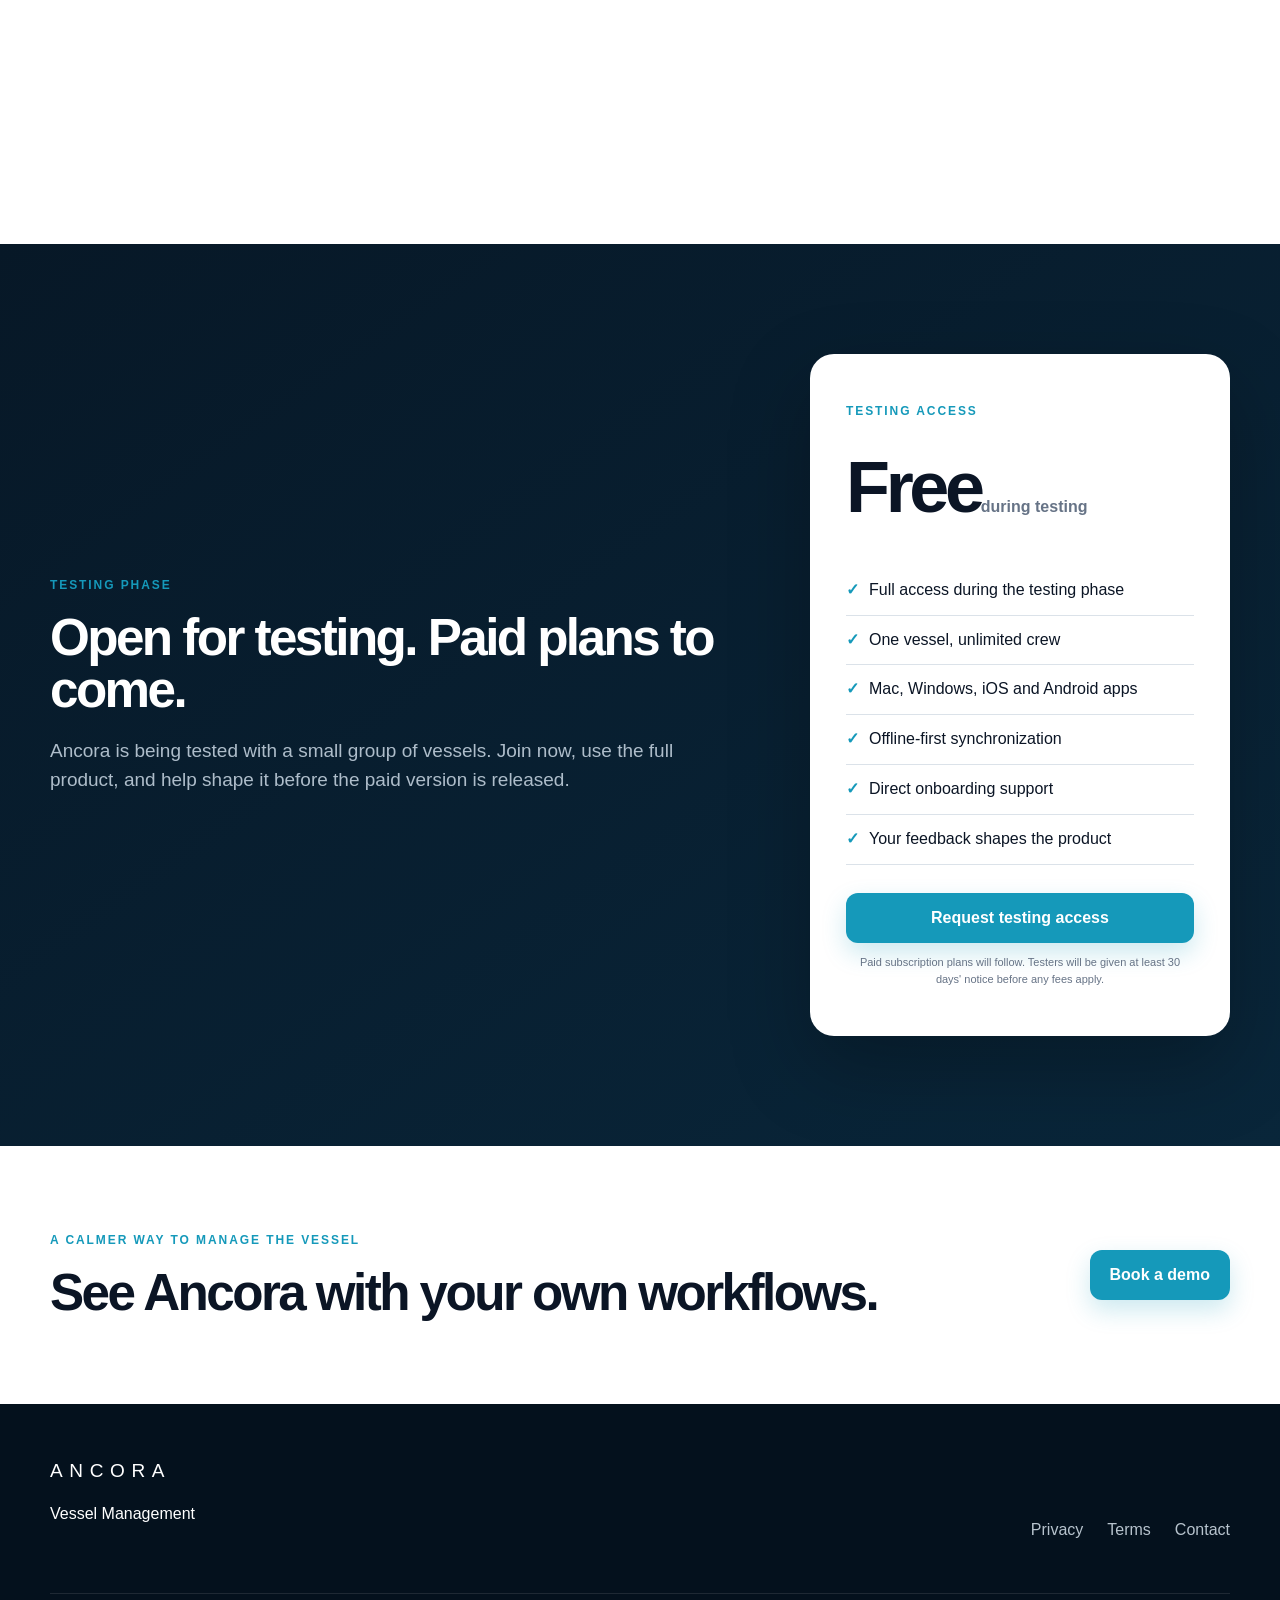
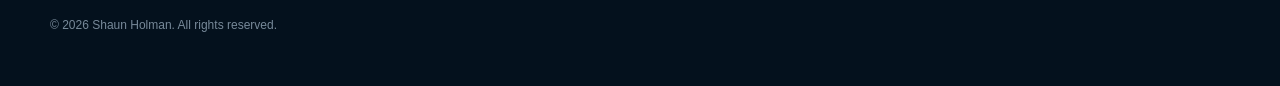
==== commit a9614bb3: "Update index.html" ====
--- a/index.html
+++ b/index.html
@@ -114,7 +114,7 @@
     <section id="pricing" class="section pricing-section">
       <div class="section-shell pricing-layout">
         <div class="section-heading light reveal">
-          <p class="eyebrow">Testing phase</p>
+          <p class="eyebrow"> Testing phase</p>
           <h2>Open for testing. Paid plans to come.</h2>
           <p>Ancora is being tested with a small group of vessels. Join now, use the full product, and help shape it before the paid version is released.</p>
         </div>
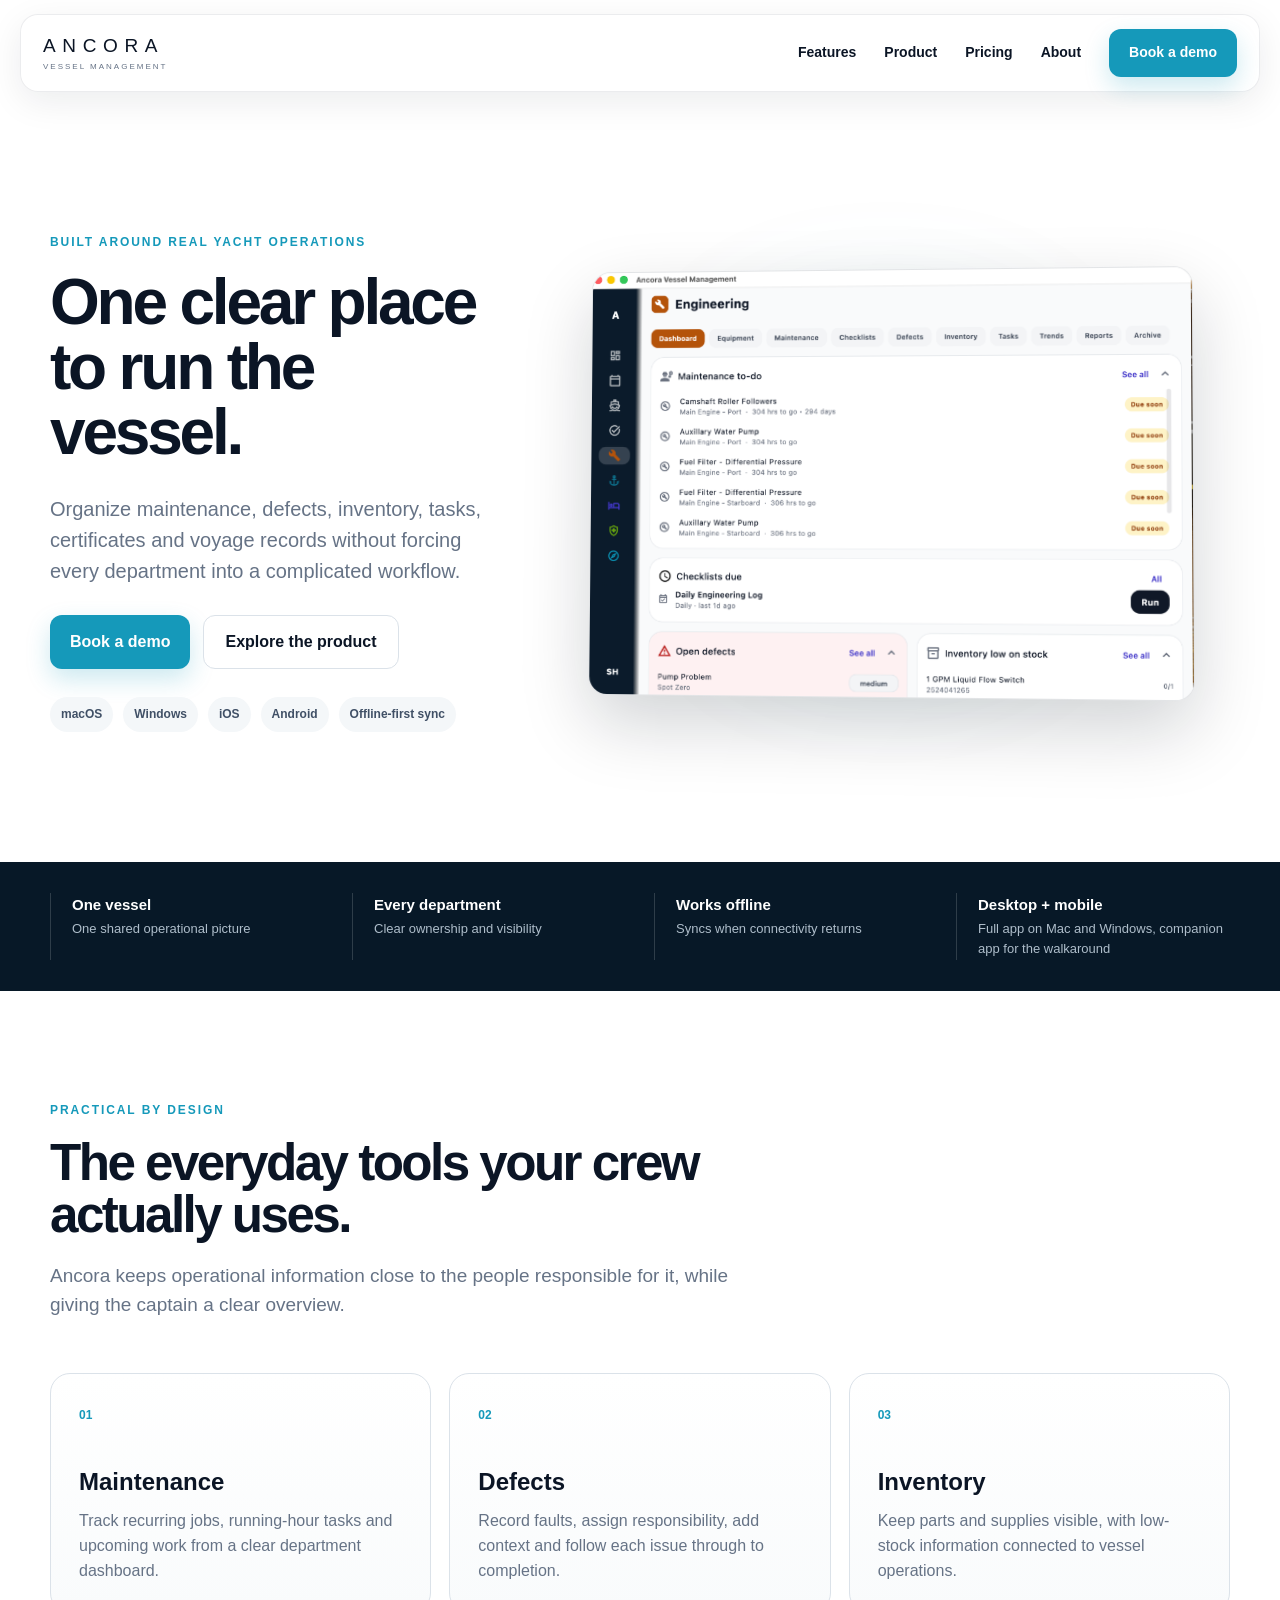
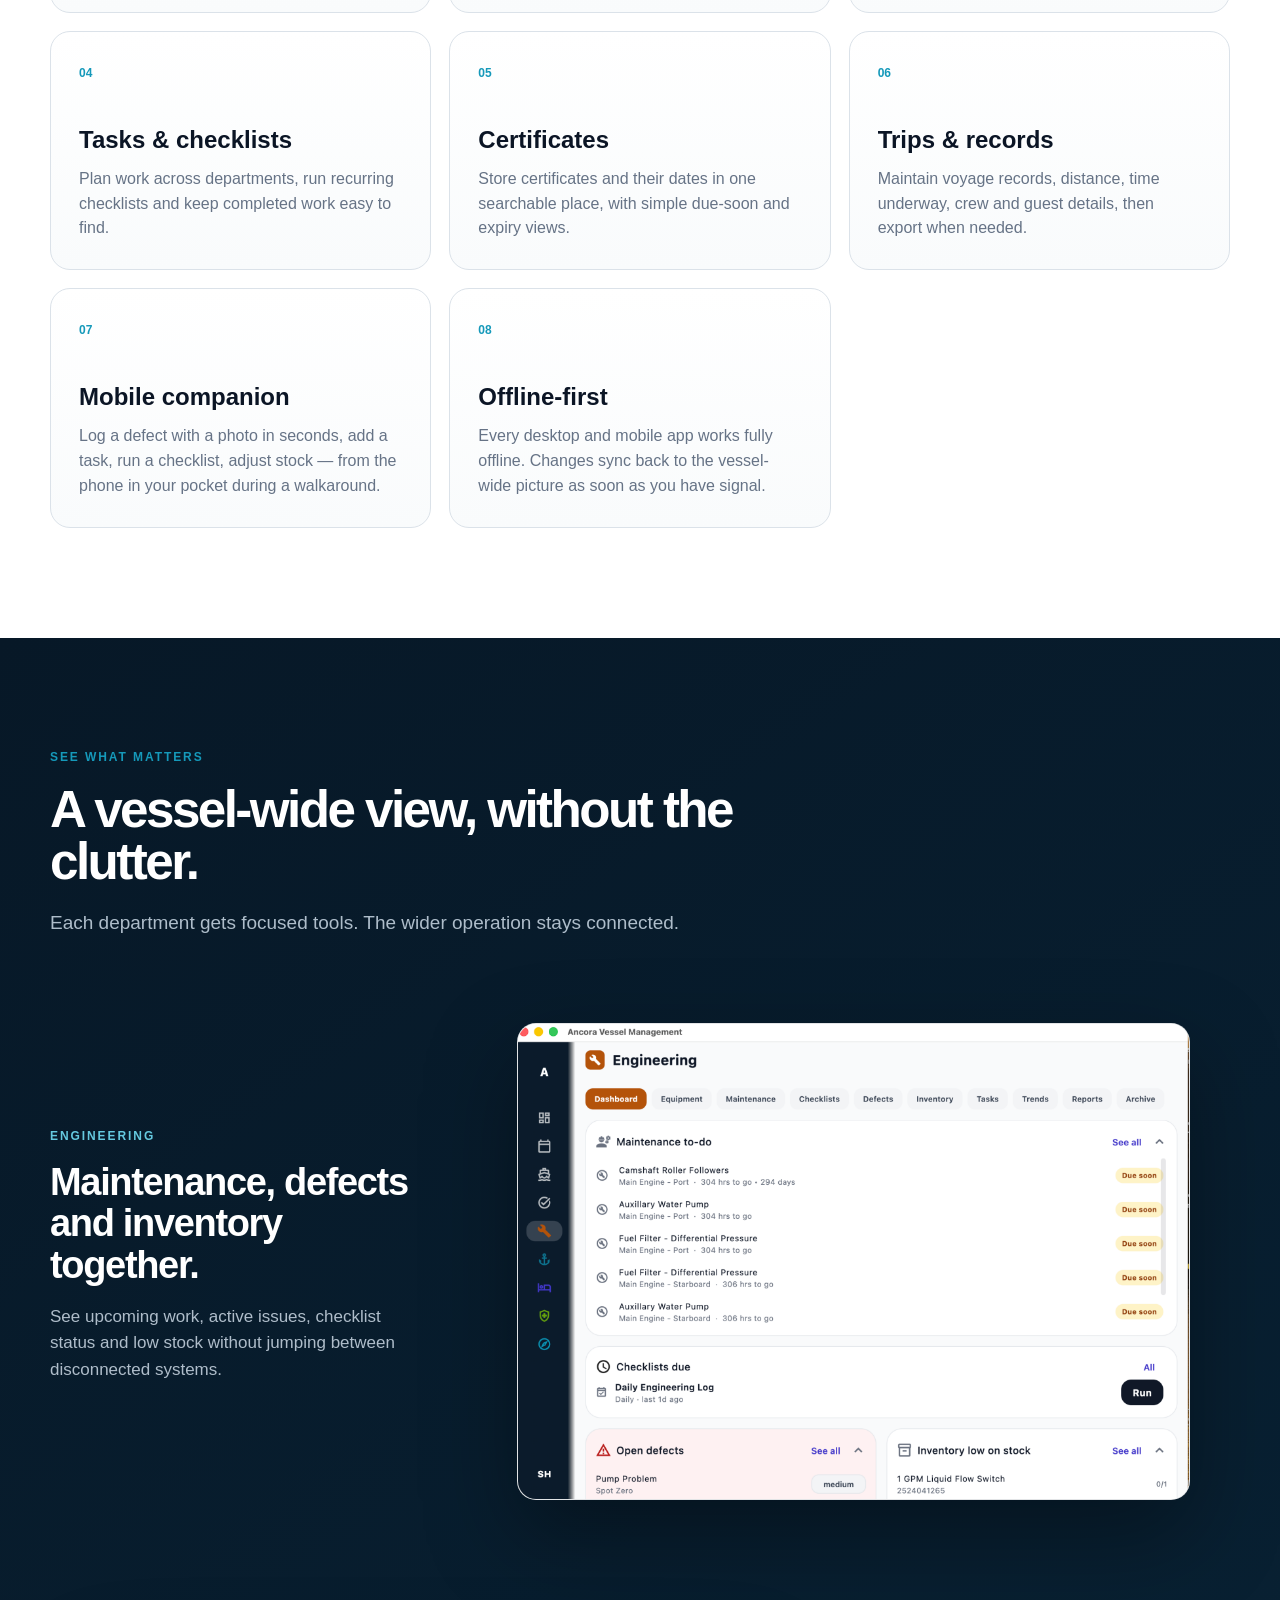
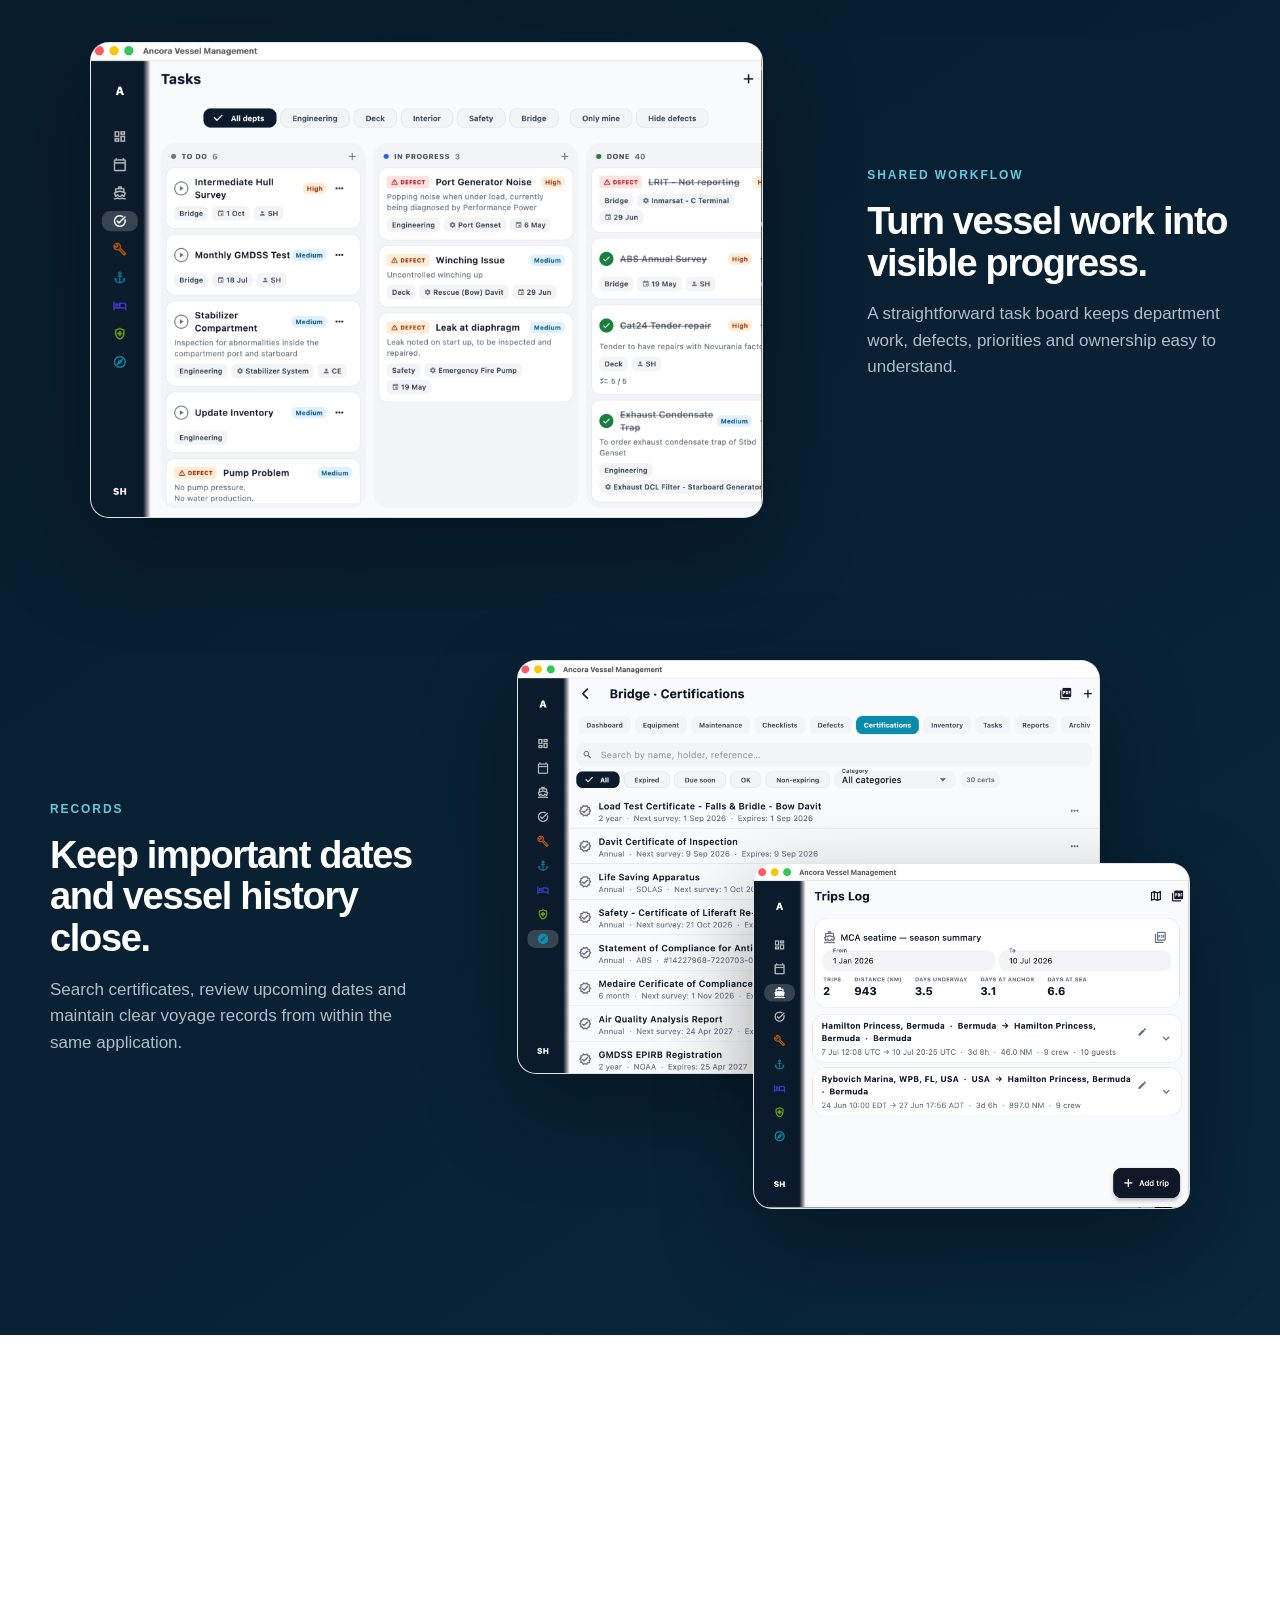
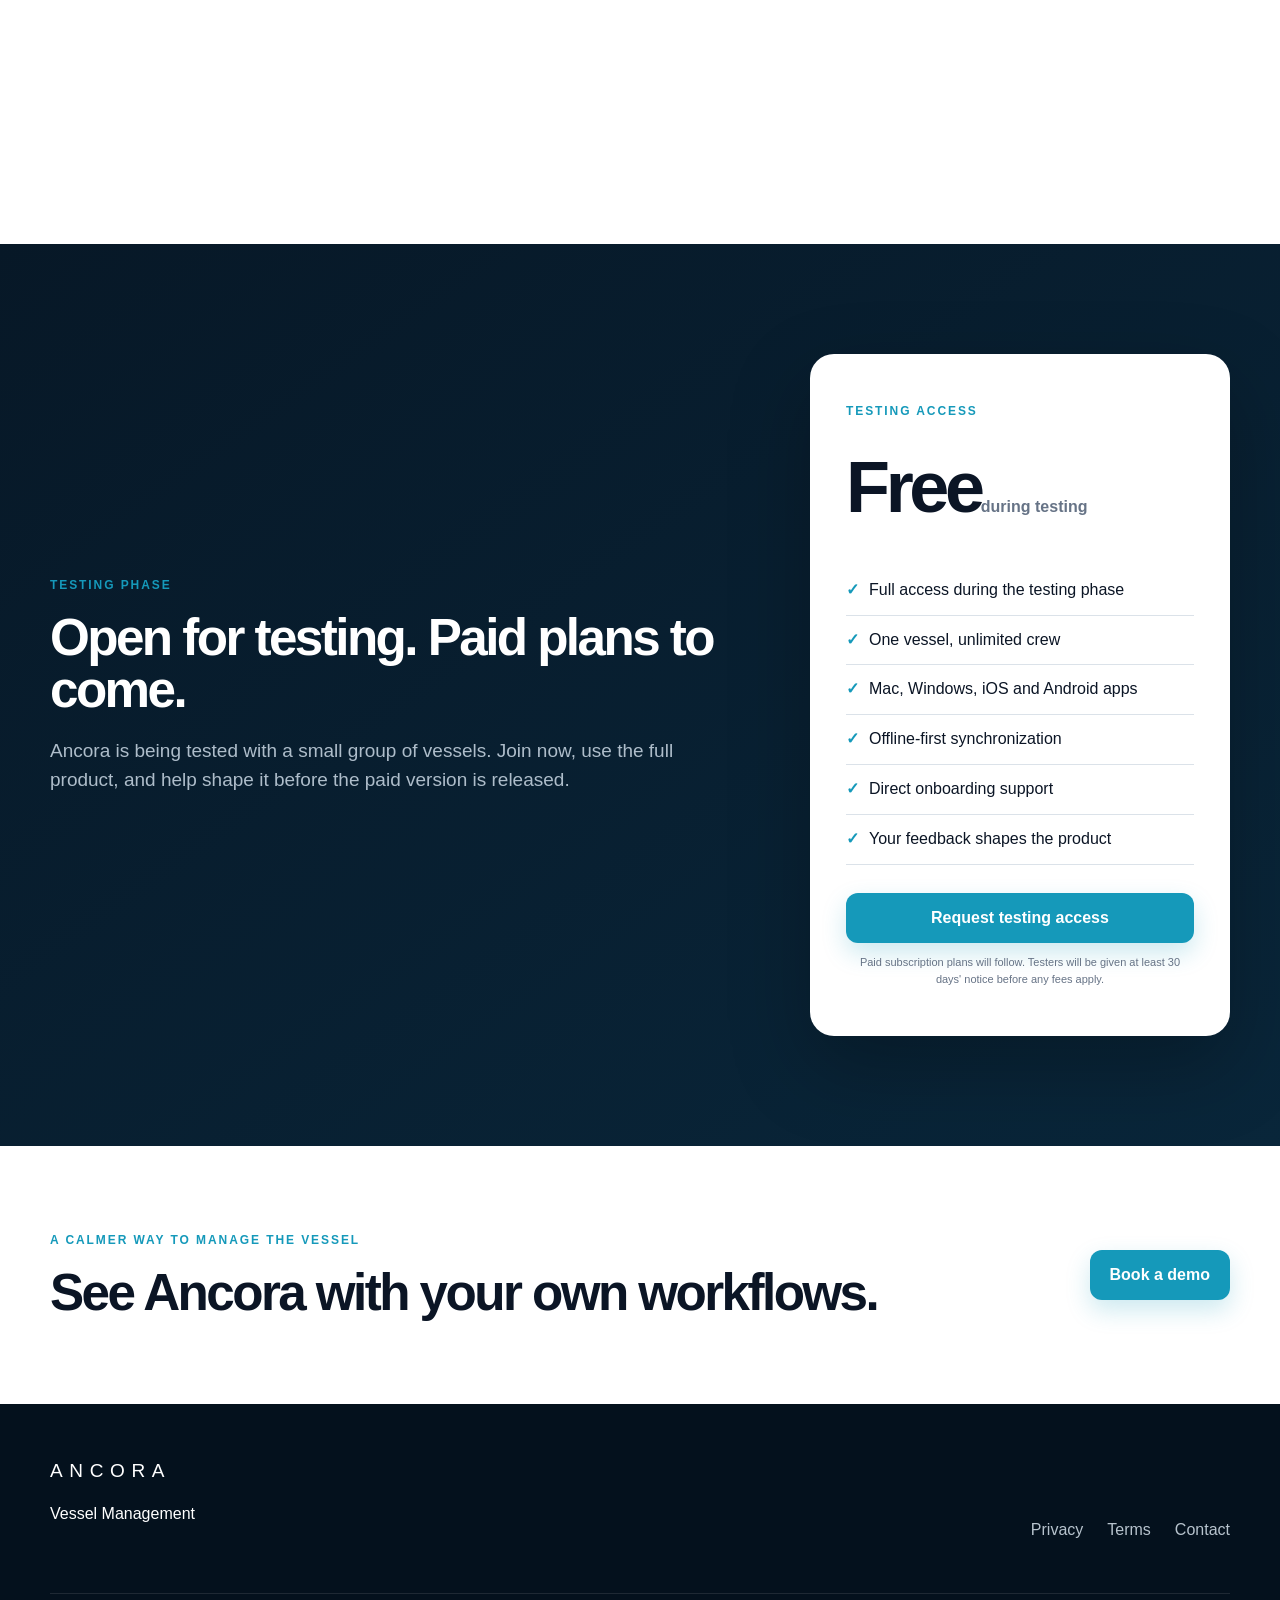
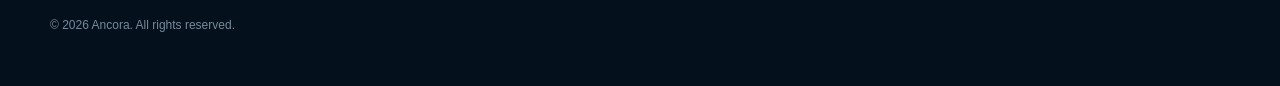
==== commit afb93346: "Add files via upload" ====
--- a/index.html
+++ b/index.html
@@ -114,7 +114,7 @@
     <section id="pricing" class="section pricing-section">
       <div class="section-shell pricing-layout">
         <div class="section-heading light reveal">
-          <p class="eyebrow"> Testing phase</p>
+          <p class="eyebrow">Testing phase</p>
           <h2>Open for testing. Paid plans to come.</h2>
           <p>Ancora is being tested with a small group of vessels. Join now, use the full product, and help shape it before the paid version is released.</p>
         </div>
@@ -145,7 +145,7 @@
     <div class="section-shell footer-grid">
       <div><span class="brand-name">ANCORA</span><p>Vessel Management</p></div>
       <div><a href="privacy.html">Privacy</a><a href="terms.html">Terms</a><a href="mailto:hello@ancora-yacht.com">Contact</a></div>
-      <p>&copy; <span id="year"></span> Shaun Holman. All rights reserved.</p>
+      <p>&copy; <span id="year"></span> Ancora. All rights reserved.</p>
     </div>
   </footer>
   <script src="script.js"></script>
